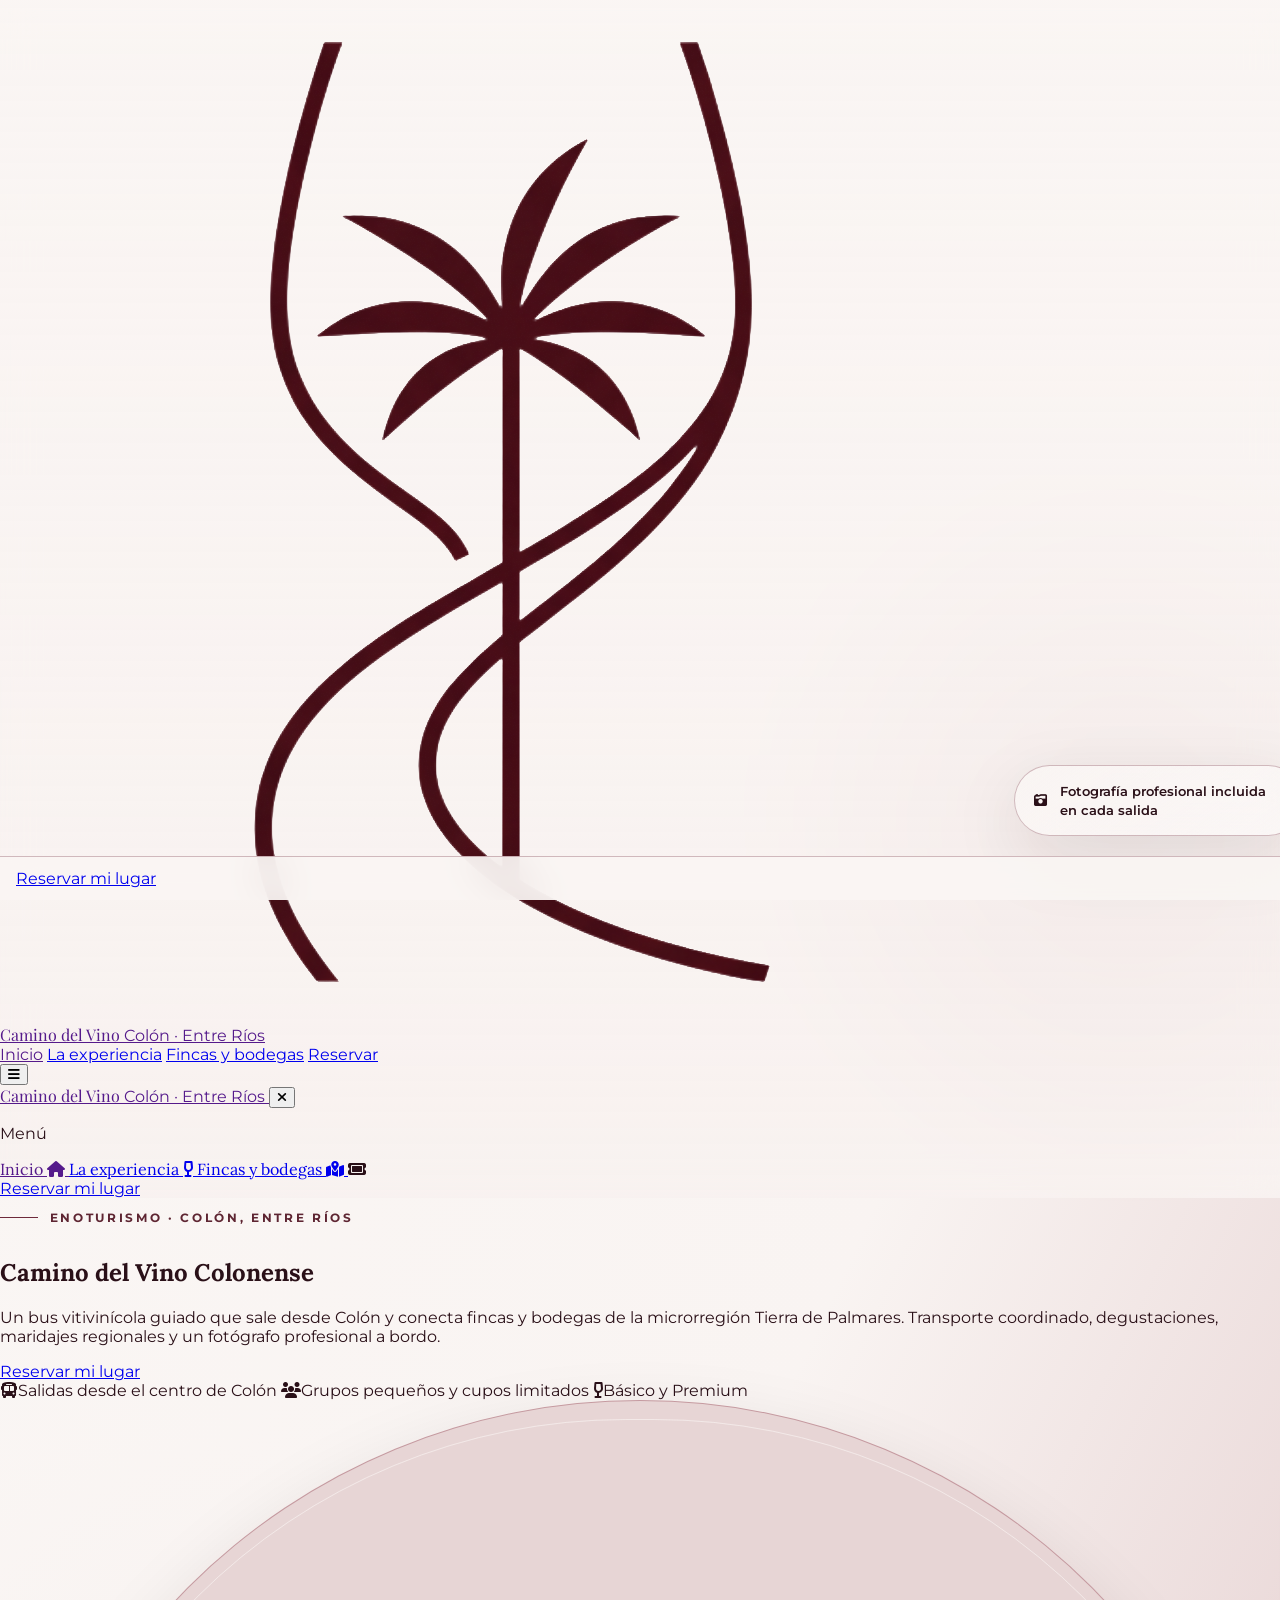
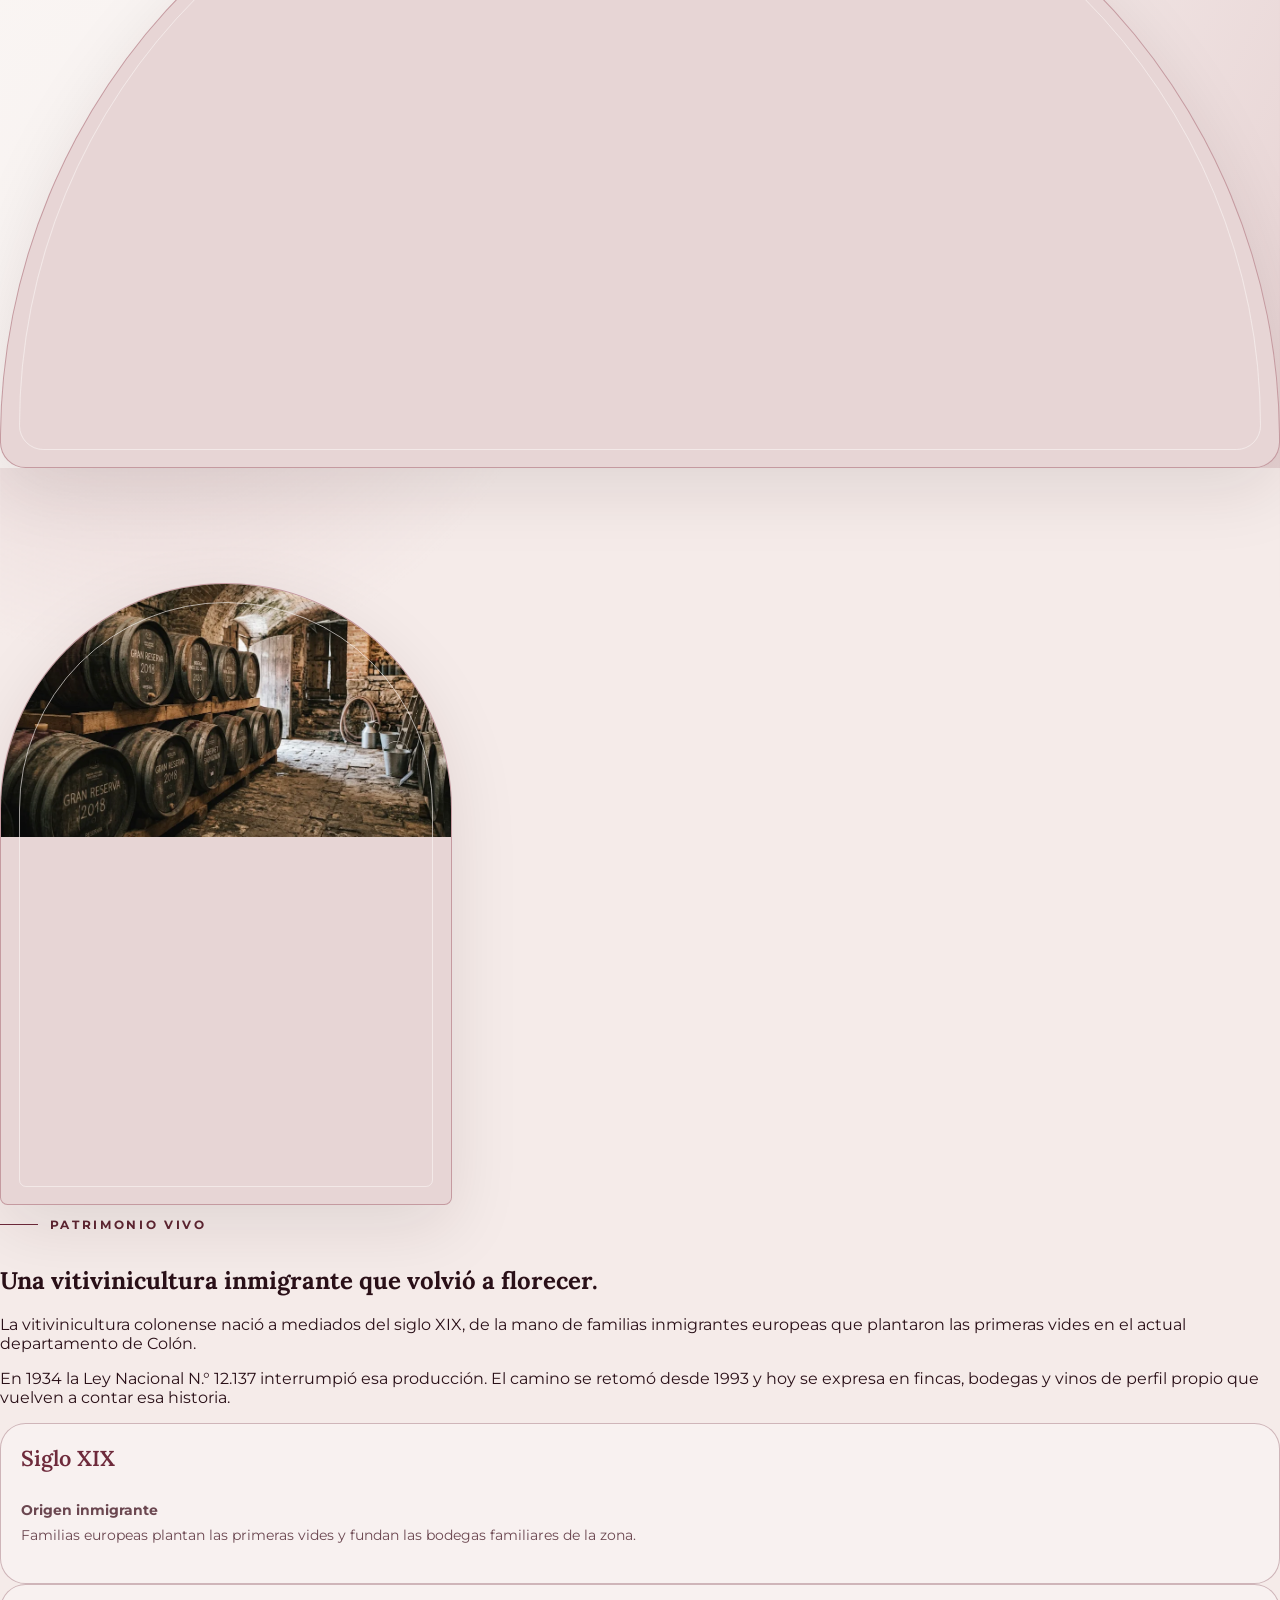
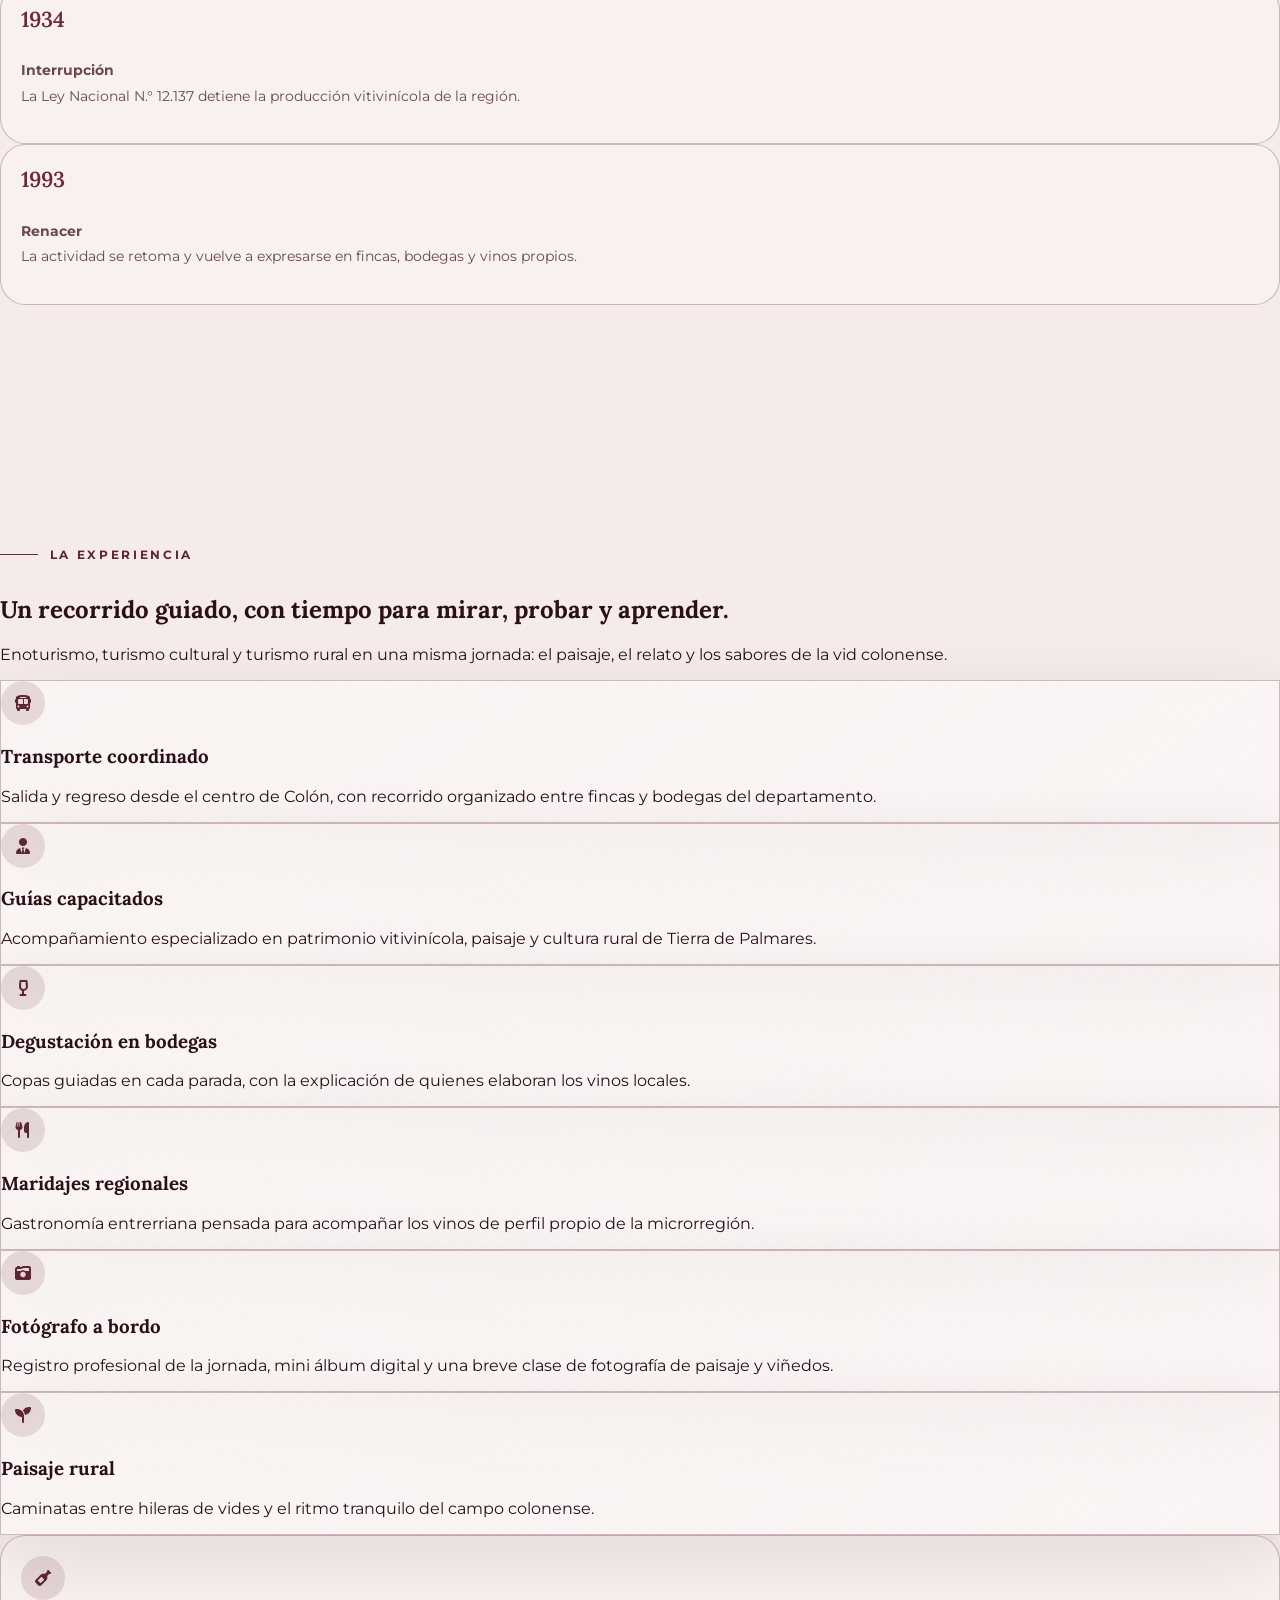
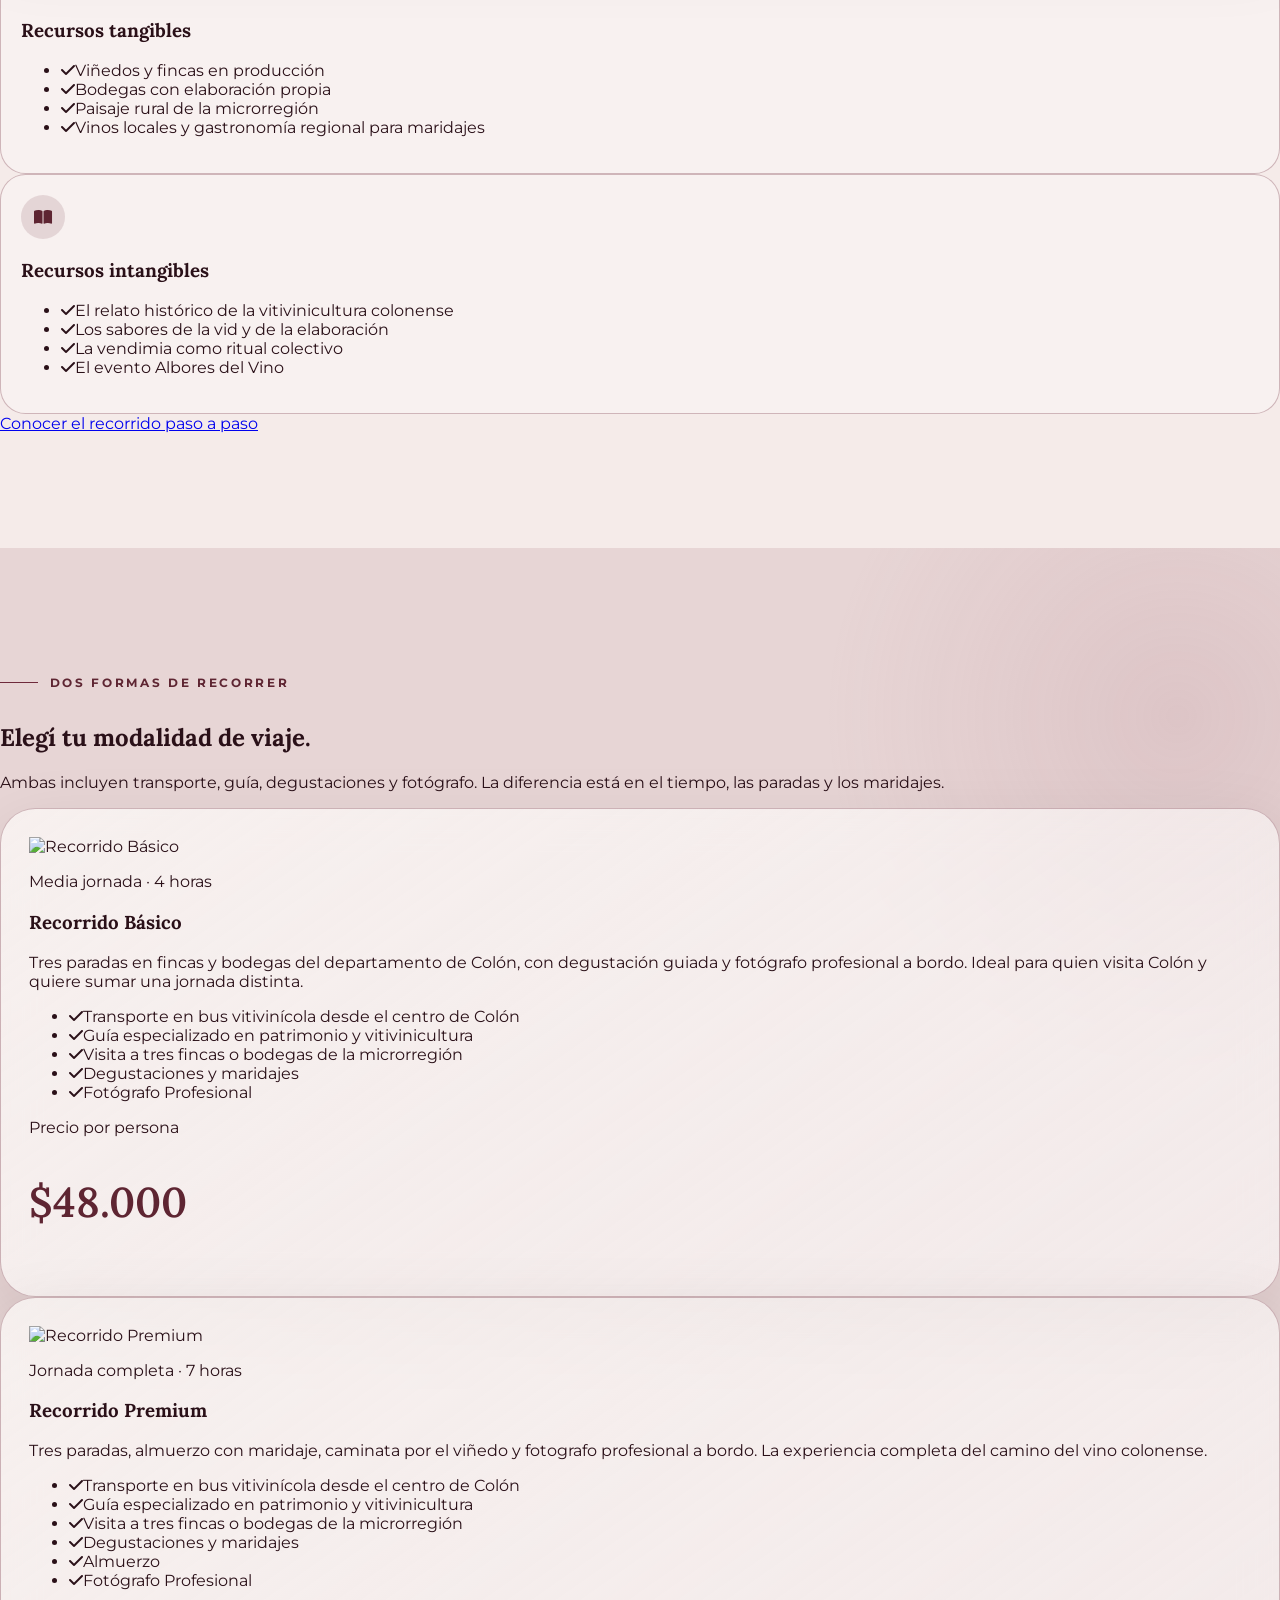
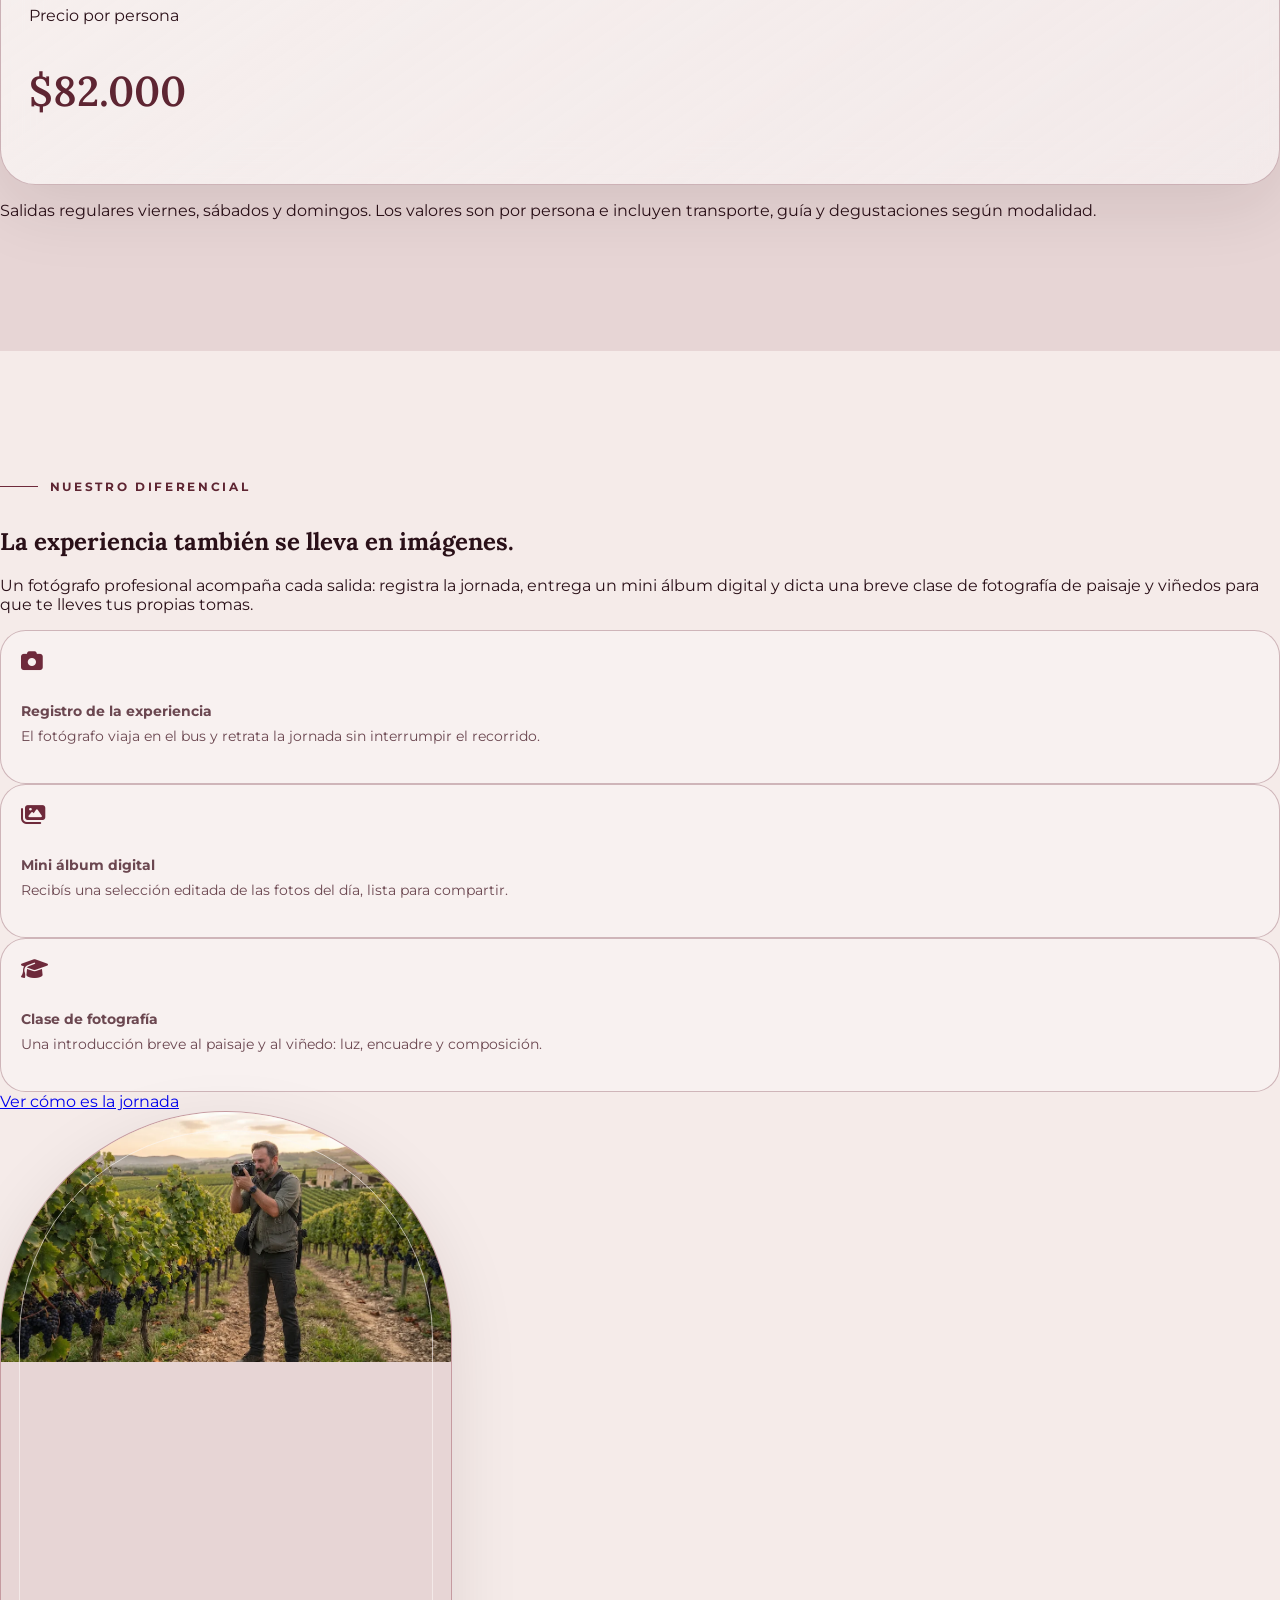
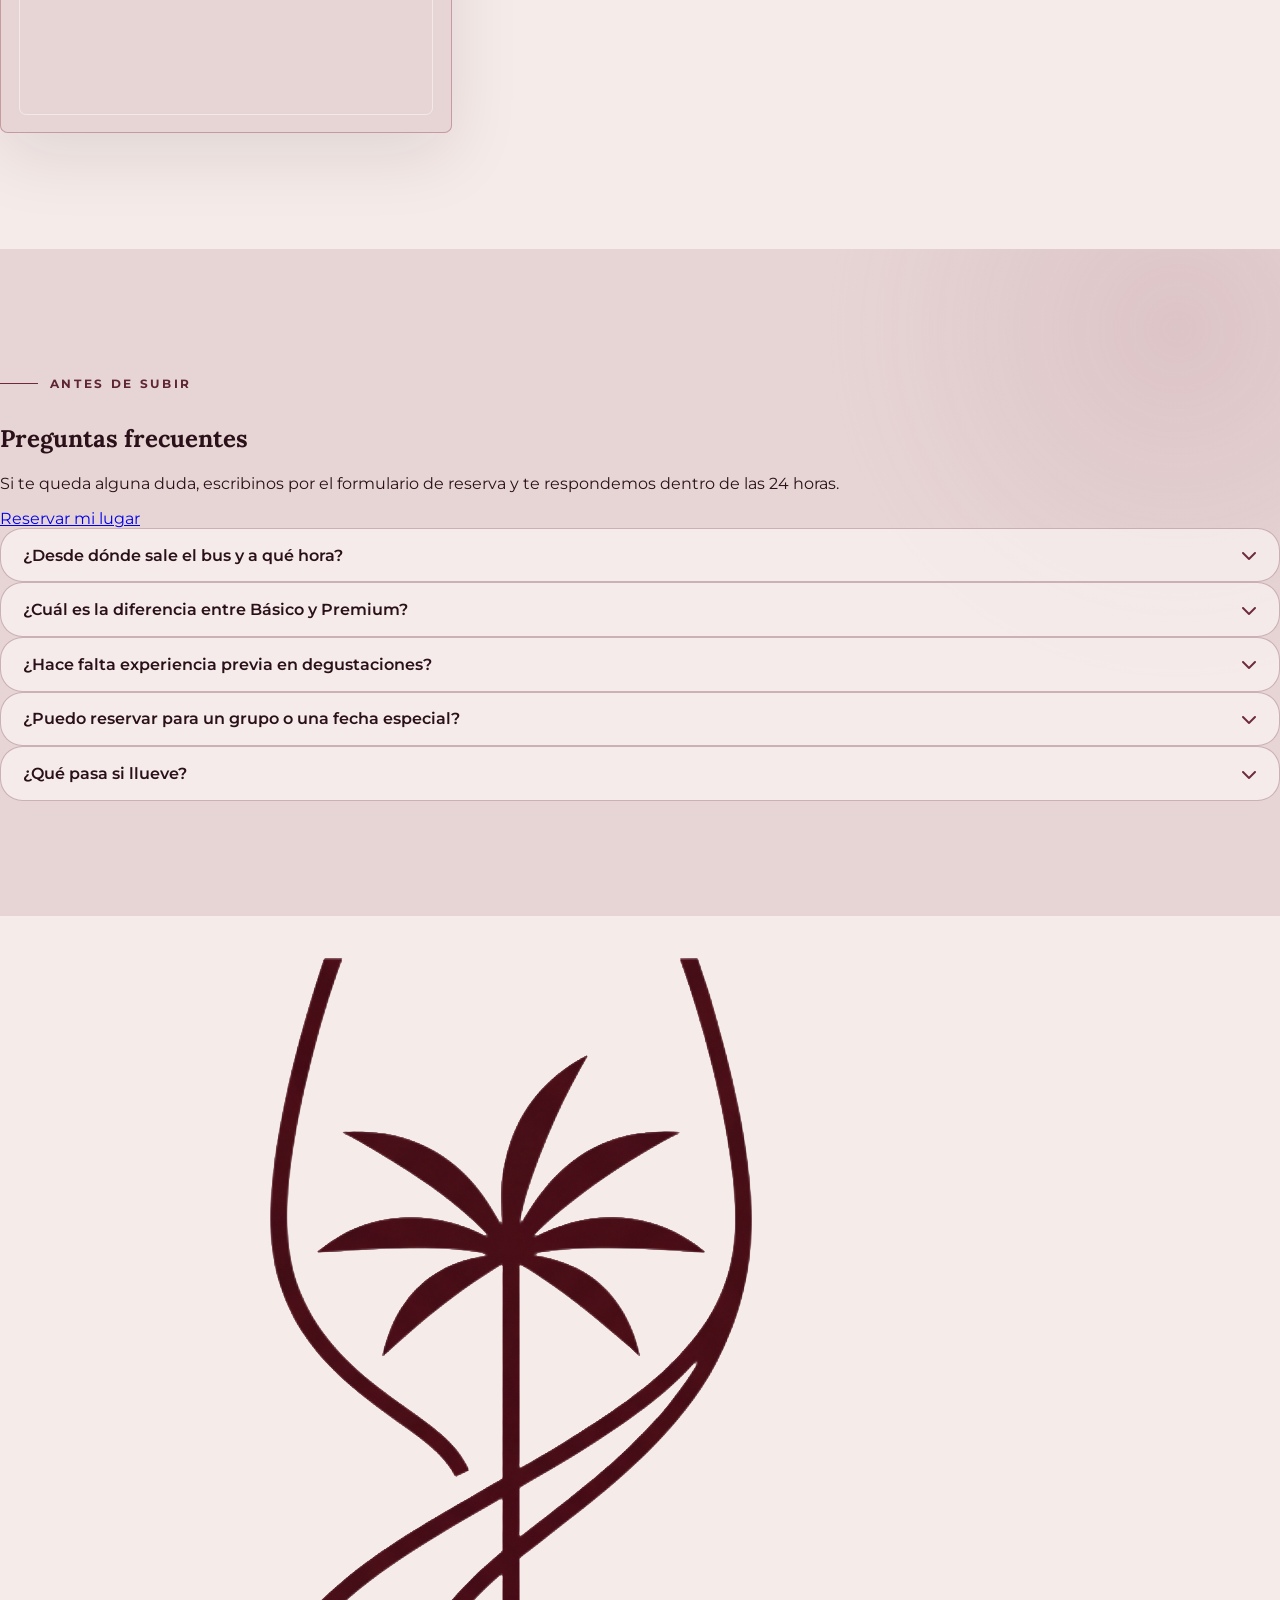
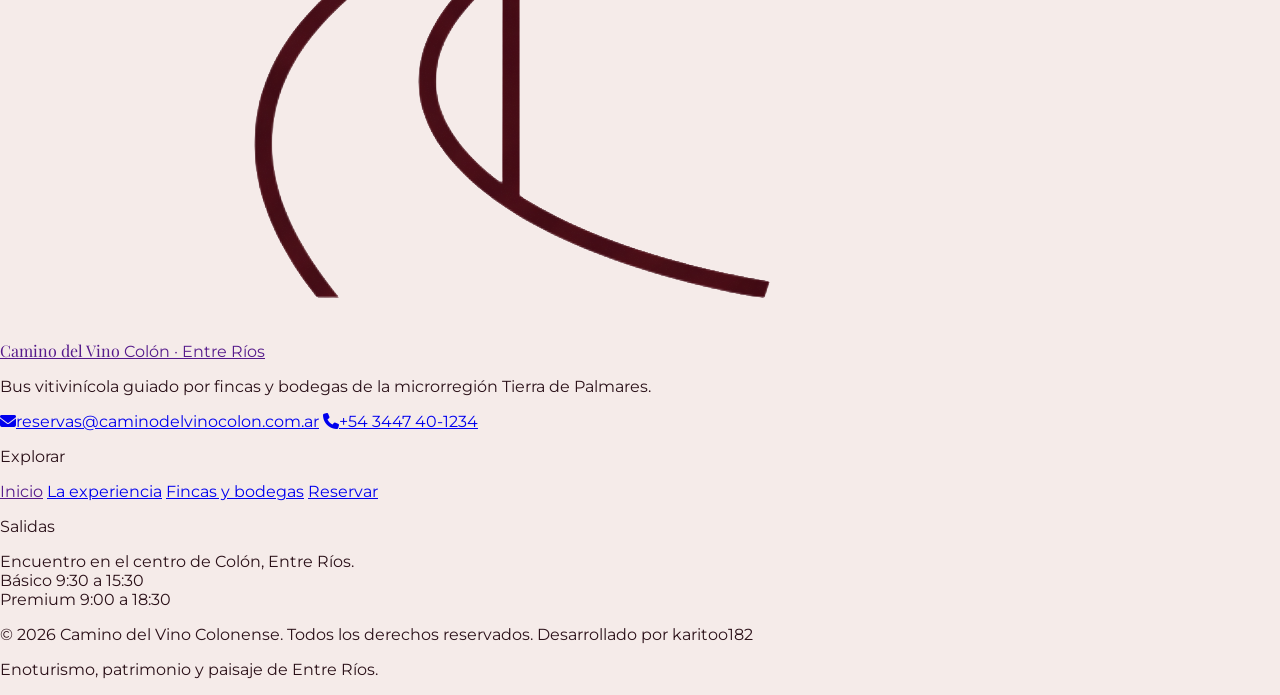
==== VINO_COLON/index.html @ 06a455af "Add files via upload" ====
<!DOCTYPE html>
    <html lang="es" class="scroll-smooth">
    <head><script src="https://cdn-cms-s-8-4.f-static.net/versions/2/system_mini/js/minimize_appBuilderPreviewIframe_scripts_v3.js?v=vc1795268181" crossorigin="anonymous"></script><script>window.isManagment = "2";</script>
        <script>window.IsManagment = "2";window.APP_PROJECT_ID = "b13bdb7434fa4cfe5e94bb306a5a2684";window.__CDN_BASE_URL__ = "https:\/\/cdn-cms-s-8-4.f-static.net\/manager\/ai_app_builder\/v3\/assets\/";window.APP_CURRENCIES = {"isActive":false,"currencies":{"ARS":{"code":"ARS","label":"Argentina Peso","symbol":"\u0026#36;","symbolFirst":true,"rate":1,"isDefault":true}}};window.APP_TAX = {"productsTax":"","regions":[{"id":384878030,"regionName":"Rest of the World","countries":{"REST_WORLD":{}},"tax":{"option":"differentTax","differentTax":{"REST_WORLD":0},"basedOn":"shippingAddress","taxCalAfterShipping":false}},{"id":384878031,"regionName":"Argentina","countries":{"ARG":{}},"tax":{"option":"differentTax","differentTax":{"ARG":{"states":{"AR-B":0,"AR-K":0,"AR-H":0,"AR-U":0,"AR-X":0,"AR-W":0,"AR-E":0,"AR-P":0,"AR-Y":0,"AR-L":0,"AR-F":0,"AR-M":0,"AR-N":0,"AR-Q":0,"AR-R":0,"AR-A":0,"AR-J":0,"AR-D":0,"AR-Z":0,"AR-S":0,"AR-G":0,"AR-V":0,"AR-T":0}}},"basedOn":"shippingAddress","taxCalAfterShipping":false}}],"countryOptions":[{"code":"ARG","name":"Argentina","states":[],"requiresState":false},{"code":"REST_WORLD","name":"REST_WORLD","states":[],"requiresState":false}]};window.APP_BUILDER_BASE_PATH = "\/manager\/ai_app_builder\/v3";window.APP_BUILDER_REALTIME_ENABLED = true;</script><link rel="stylesheet" href="https://cdn-cms-s-8-4.f-static.net/versions/2/system_mini/css/minimize_appBuilder_v3.css?v=vc1795268181" type="text/css" crossorigin="anonymous"><link rel="preconnect" href="https://cdn.jsdelivr.net"><link rel="preconnect" href="https://cdnjs.cloudflare.com"><link rel="dns-prefetch" href="https://images.cdn-files-a.com">
    <!-- Regular Meta Info -->
    <title>Camino del Vino Colonense | Bus vitivinícola en Colón, Entre Ríos</title>
    <meta name="description" content="Bus vitivinícola guiado desde Colón: fincas y bodegas de la microrregión Tierra de Palmares, degustaciones, maridajes regionales y fotógrafo profesional a bordo.">
    <meta name="keywords" content="bus vitivinícola Colón Entre Ríos">
    <link rel="canonical" href="https://app.site123.com/.preview-b13bdb7434fa4cfe5e94bb306a5a2684/"/>
    <!-- Favicon -->
    <link rel="shortcut icon" href="https://images.cdn-files-a.com/admin/InterfaceStatisFiles/allOther/ads/site123/brand_kit_2026/SITE123-Logo-2026/web/icon-512.png?aspect_ratio=1:1&amp;width=48&amp;format=png" type="image/x-icon">
    <link rel="icon" href="https://images.cdn-files-a.com/admin/InterfaceStatisFiles/allOther/ads/site123/brand_kit_2026/SITE123-Logo-2026/web/icon-512.png?aspect_ratio=1:1&amp;width=48&amp;format=png" type="image/x-icon">
    <!-- Facebook Meta Info -->
    <meta property="og:url" content="https://app.site123.com/.preview-b13bdb7434fa4cfe5e94bb306a5a2684/">
    <meta property="og:image" content="https://files.cdn-files-a.com/admin/system_photos_stock/normal_69634d0da422f.jpg?ratio=16:9&amp;format=avif">
    <meta property="og:description" content="Bus vitivinícola guiado desde Colón: fincas y bodegas de la microrregión Tierra de Palmares, degustaciones, maridajes regionales y fotógrafo profesional a bordo.">
    <meta property="og:title" content="Camino del Vino Colonense | Bus vitivinícola en Colón, Entre Ríos">
    <meta property="og:site_name" content="Camino del Vino Colonense | Bus vitivinícola en Colón, Entre Ríos">
    <meta property="og:see_also" content="https://app.site123.com">
    <!-- Google+ Meta Info -->
    <meta itemprop="name" content="Camino del Vino Colonense | Bus vitivinícola en Colón, Entre Ríos">
    <meta itemprop="description" content="Bus vitivinícola guiado desde Colón: fincas y bodegas de la microrregión Tierra de Palmares, degustaciones, maridajes regionales y fotógrafo profesional a bordo.">
    <meta itemprop="image" content="https://files.cdn-files-a.com/admin/system_photos_stock/normal_69634d0da422f.jpg?ratio=16:9&amp;format=avif">
    <!-- Twitter Meta Info -->
    <meta name="twitter:card" content="summary_large_image">
    <meta name="twitter:url" content="https://app.site123.com/.preview-b13bdb7434fa4cfe5e94bb306a5a2684/">
    <meta name="twitter:title" content="Camino del Vino Colonense | Bus vitivinícola en Colón, Entre Ríos">
    <meta name="twitter:description" content="Bus vitivinícola guiado desde Colón: fincas y bodegas de la microrregión Tierra de Palmares, degustaciones, maridajes regionales y fotógrafo profesional a bordo.">
    <meta name="twitter:image" content="https://files.cdn-files-a.com/admin/system_photos_stock/normal_69634d0da422f.jpg?ratio=16:9&amp;format=avif">
    <meta name="robots" content="noindex, nofollow">

        <!-- twig-include:global/head.html --><!-- Explain: Shared head content with fonts, Tailwind, daisyUI, and app CSS -->
    <meta charset="UTF-8">
    <meta name="viewport" content="width=device-width, initial-scale=1.0">
    <link href="https://cdn.jsdelivr.net/npm/daisyui@5.5.20" rel="stylesheet" type="text/css" />
    <script src="https://cdn.jsdelivr.net/npm/@tailwindcss/browser@4.3.0"></script>
    <link rel="stylesheet" href="https://cdnjs.cloudflare.com/ajax/libs/font-awesome/6.7.2/css/all.min.css">
    <link rel="preconnect" href="https://fonts.googleapis.com">
    <link rel="preconnect" href="https://fonts.gstatic.com" crossorigin>
    <link href="https://fonts.googleapis.com/css2?family=Playfair+Display:wght@400;500;600;700&family=Lora:wght@500;600;700&family=Montserrat:wght@400;500;600;700&display=swap" rel="stylesheet">
<link rel="stylesheet" href="src/assets/css/theme.css">
<link rel="stylesheet" href="src/assets/css/main.css">
<link rel="stylesheet" href="src/assets/css/components.css">
<link rel="stylesheet" href="src/assets/css/layout.css">
    <!-- /twig-include:global/head.html -->

    </head>
    <body class="min-h-screen bg-[var(--background-color)] text-[var(--text-color)]" style="font-family: var(--font-body);">
        <!-- twig-include:global/header.html --><!-- Explain: Global header with site navigation and mobile menu. -->
    <header class="site-header fixed left-0 right-0 top-0 z-40 border-b border-[var(--border-color)]">
        <nav class="mx-auto flex max-w-[calc(80rem+4rem)] items-center justify-between gap-4 px-5 py-3 sm:px-8" aria-label="Navegación principal">
            <a href="" class="flex items-center gap-3 text-[var(--accent-color)] transition-opacity duration-300 hover:opacity-70 focus:outline-none" aria-label="Camino del Vino Colonense - Inicio">
                <img src="src/assets/img/logosinnada2.png" alt="" class="h-10 w-auto sm:h-12">
        <span class="flex flex-col items-center text-center">
        <span class="text-2xl leading-none sm:text-3xl" style="font-family: var(--font-logo);">Camino del Vino</span>
        <span class="mt-1 text-[0.55rem] font-bold uppercase leading-none tracking-[0.32em] text-[var(--logo-subtitle-color)] sm:text-[0.6rem]">Colón · Entre Ríos</span>
    </span>
</a>

            <div class="hidden items-center gap-6 text-sm font-semibold lg:flex xl:gap-8">
                <a href="" class="transition-colors hover:text-[var(--primary-color)]">Inicio</a>
                <a href="src/assets/pages/experiencia.html" class="transition-colors hover:text-[var(--primary-color)]">La experiencia</a>
                <a href="src/assets/pages/bodegas.html" class="transition-colors hover:text-[var(--primary-color)]">Fincas y bodegas</a>
                <a href="src/assets/pages/reservar.html" class="btn ml-2 h-10 min-h-10 rounded-full border-0 bg-[var(--button-color)] px-6 text-[var(--text-color)] shadow-[var(--shadow-button)] transition-all duration-300 hover:bg-[var(--primary-hover)]">Reservar</a>
            </div>

            <button type="button" id="navOpenButton" class="inline-flex min-h-11 w-11 items-center justify-center rounded-full border border-[var(--glass-border)] bg-[var(--nav-bg)] text-[var(--text-color)] shadow-[var(--shadow-soft)] backdrop-blur-xl transition-all hover:bg-[var(--surface-color)] focus:outline-none focus:ring-2 focus:ring-[var(--accent-color)] lg:hidden" aria-label="Abrir menú">
                <i class="fa-solid fa-bars text-lg"></i>
            </button>
        </nav>

        <div id="navOverlay" class="fixed inset-0 z-[80] hidden min-h-dvh flex-col overflow-y-auto bg-[var(--background-color)] text-[var(--text-color)] lg:hidden" aria-hidden="true">
            <div class="shrink-0 border-b border-[var(--border-color)] bg-[var(--background-color)]/95 backdrop-blur-xl">
                <div class="mx-auto flex w-full max-w-[calc(80rem+4rem)] items-center justify-between gap-4 px-5 py-4 sm:px-8">
                    <a href="" class="nav-close-link flex min-w-0 flex-col items-start text-left text-[var(--accent-color)] transition-opacity duration-300 hover:opacity-70 focus:outline-none">
                        <span class="max-w-[13rem] truncate text-xl leading-none sm:max-w-none sm:text-2xl" style="font-family: var(--font-logo);">Camino del Vino</span>
                        <span class="mt-1 text-[0.52rem] font-bold uppercase leading-none tracking-[0.28em] text-[var(--logo-subtitle-color)]">Colón · Entre Ríos</span>
                    </a>
                    <button type="button" id="navCloseButton" class="inline-flex min-h-11 w-11 shrink-0 items-center justify-center rounded-full border border-[var(--glass-border)] bg-[var(--surface-color)] text-[var(--text-color)] shadow-[var(--shadow-soft)] transition-all hover:bg-[var(--glass-bg)] focus:outline-none focus:ring-2 focus:ring-[var(--accent-color)]" aria-label="Cerrar menú">
                        <i class="fa-solid fa-xmark text-lg"></i>
                    </button>
                </div>
            </div>
            <div class="mx-auto flex w-full max-w-md flex-1 flex-col justify-center px-5 py-8 sm:max-w-xl sm:px-8 sm:py-12">
                <div class="rounded-[2rem] border border-[var(--glass-border)] bg-[var(--surface-color)]/90 p-4 shadow-[var(--shadow-soft)] backdrop-blur-xl sm:p-6">
                    <p class="mb-3 px-2 text-xs font-bold uppercase tracking-[0.24em] text-[var(--sage-dark)]">Menú</p>
                    <nav class="grid divide-y divide-[var(--glass-border)]" aria-label="Navegación móvil">
                        <a href="" class="nav-close-link flex min-h-14 items-center justify-between rounded-2xl px-2 text-xl font-semibold transition-colors hover:text-[var(--primary-color)]" style="font-family: var(--font-heading);">
                            <span>Inicio</span>
                            <i class="fa-solid fa-house text-sm text-[var(--accent-color)]"></i>
                        </a>
                        <a href="src/assets/pages/experiencia.html" class="nav-close-link flex min-h-14 items-center justify-between rounded-2xl px-2 text-xl font-semibold transition-colors hover:text-[var(--primary-color)]" style="font-family: var(--font-heading);">
                            <span>La experiencia</span>
                            <i class="fa-solid fa-wine-glass-empty text-sm text-[var(--accent-color)]"></i>
                        </a>
                        <a href="src/assets/pages/bodegas.html" class="nav-close-link flex min-h-14 items-center justify-between rounded-2xl px-2 text-xl font-semibold transition-colors hover:text-[var(--primary-color)]" style="font-family: var(--font-heading);">
                            <span>Fincas y bodegas</span>
                            <i class="fa-solid fa-map-location-dot text-sm text-[var(--accent-color)]"></i>
                        </a>
                            <i class="fa-solid fa-ticket text-sm text-[var(--accent-color)]"></i>
                        </a>
                    </nav>
                    <a href="src/assets/pages/reservar.html" class="nav-close-link btn mt-4 min-h-12 w-full rounded-full border-0 bg-[var(--button-color)] text-[var(--text-color)] shadow-[var(--shadow-button)]">Reservar mi lugar</a>
                </div>
            </div>
        </div>
    </header><!-- /twig-include:global/header.html -->
        <main>
            <!-- twig-include:sections/index.hero.html --><!-- Explain: Homepage hero section with split layout, large arched image, and CTAs. -->
    <section class="hero-split relative isolate overflow-hidden px-5 pb-16 pt-32 sm:px-8 lg:min-h-screen lg:pb-24 lg:pt-36">
        <div class="mx-auto grid max-w-7xl items-center gap-14 lg:grid-cols-[1.02fr_1fr]">
            <div class="max-w-3xl">
                <p class="section-kicker">Enoturismo · Colón, Entre Ríos</p>
                <h1 class="mt-5 text-5xl font-semibold leading-none tracking-[-0.04em] text-[var(--text-color)] sm:text-6xl lg:text-7xl" style="font-family: var(--font-heading);">Camino del Vino Colonense</h1>
                <p class="mt-7 max-w-xl text-lg leading-8 text-[var(--text-muted)]">Un bus vitivinícola guiado que sale desde Colón y conecta fincas y bodegas de la microrregión Tierra de Palmares. Transporte coordinado, degustaciones, maridajes regionales y un fotógrafo profesional a bordo.</p>
                <div class="mt-10 flex flex-col gap-4 sm:flex-row">
                    <a href="src/assets/pages/reservar.html" class="btn btn-lg min-h-12 rounded-full border-0 bg-[var(--button-color)] px-8 text-[var(--text-color)] shadow-[var(--shadow-button)] transition-all duration-300 hover:bg-[var(--primary-hover)] focus:outline-none focus:ring-2 focus:ring-[var(--accent-color)]">Reservar mi lugar</a>
                </div>
                            <div class="mt-10 flex flex-wrap gap-x-7 gap-y-3">
                                    <span class="inline-flex items-center gap-2 text-sm font-medium text-[var(--text-muted)]"><i class="fa-solid fa-bus text-[var(--accent-color)]"></i>Salidas desde el centro de Colón</span>
                                    <span class="inline-flex items-center gap-2 text-sm font-medium text-[var(--text-muted)]"><i class="fa-solid fa-users text-[var(--accent-color)]"></i>Grupos pequeños y cupos limitados</span>
                                    <span class="inline-flex items-center gap-2 text-sm font-medium text-[var(--text-muted)]"><i class="fa-solid fa-wine-glass-empty text-[var(--accent-color)]"></i>Básico y Premium</span>
                                </div>
            </div>
            <div class="relative mx-auto w-full max-w-[560px]">
                <div class="arch-frame arch-frame-large w-full">
                    <img  alt="Viñedos de la microrregión Tierra de Palmares en Colón, Entre Ríos" sizes="(min-width: 1024px) 45vw, 90vw" class="h-full w-full object-cover" src="https://files.cdn-files-a.com/admin/system_photos_stock/800_69634d0da422f.jpg?ratio=16:9&format=avif" srcset="https://files.cdn-files-a.com/admin/system_photos_stock/100_69634d0da422f.jpg?ratio=16:9&format=avif 100w, https://files.cdn-files-a.com/admin/system_photos_stock/400_69634d0da422f.jpg?ratio=16:9&format=avif 400w, https://files.cdn-files-a.com/admin/system_photos_stock/800_69634d0da422f.jpg?ratio=16:9&format=avif 800w, https://files.cdn-files-a.com/admin/system_photos_stock/1200_69634d0da422f.jpg?ratio=16:9&format=avif 1200w, https://files.cdn-files-a.com/admin/system_photos_stock/1600_69634d0da422f.jpg?ratio=16:9&format=avif 1600w, https://files.cdn-files-a.com/admin/system_photos_stock/2000_69634d0da422f.jpg?ratio=16:9&format=avif 2000w" data-sizes-auto="1">
                </div>
                <div class="floating-note glass-panel"><i class="fa-solid fa-camera-retro text-[var(--accent-color)]"></i><span>Fotografía profesional incluida en cada salida</span></div>
            </div>
        </div>
    </section><!-- /twig-include:sections/index.hero.html -->
            <!-- twig-include:sections/index.historia.html --><!-- Explain: Homepage section detailing the history of viticulture in the region. -->
    <section class="section-pad bg-[var(--background-color)] px-5 sm:px-8">
        <div class="mx-auto grid max-w-7xl items-center gap-12 lg:grid-cols-[0.78fr_1fr]">
            <div class="relative order-2 lg:order-1">
                <div class="arch-frame arch-frame-medium mx-auto lg:mx-0">
                    <img alt="Cava histórica de una bodega de origen inmigrante en Entre Ríos" class="h-full w-full object-cover" src="src/assets/img/barriles.png" loading="lazy">                </div>
            </div>
            <div class="order-1 lg:order-2">
                <p class="section-kicker">Patrimonio vivo</p>
                <h2 class="mt-4 max-w-2xl text-4xl font-semibold leading-tight tracking-[-0.03em] sm:text-5xl" style="font-family: var(--font-heading);">Una vitivinicultura inmigrante que volvió a florecer.</h2>
                <p class="mt-6 max-w-2xl text-base leading-8 text-[var(--text-muted)]">La vitivinicultura colonense nació a mediados del siglo XIX, de la mano de familias inmigrantes europeas que plantaron las primeras vides en el actual departamento de Colón.</p>
                <p class="mt-4 max-w-2xl text-base leading-8 text-[var(--text-muted)]">En 1934 la Ley Nacional N.° 12.137 interrumpió esa producción. El camino se retomó desde 1993 y hoy se expresa en fincas, bodegas y vinos de perfil propio que vuelven a contar esa historia.</p>
                            <div class="mt-8 grid gap-4 sm:grid-cols-3">
                                    <div class="quiet-detail">
                        <span>Siglo XIX</span>
                        <p><strong class="text-[var(--text-color)]">Origen inmigrante</strong><br>Familias europeas plantan las primeras vides y fundan las bodegas familiares de la zona.</p>
                    </div>
                                    <div class="quiet-detail">
                        <span>1934</span>
                        <p><strong class="text-[var(--text-color)]">Interrupción</strong><br>La Ley Nacional N.° 12.137 detiene la producción vitivinícola de la región.</p>
                    </div>
                                    <div class="quiet-detail">
                        <span>1993</span>
                        <p><strong class="text-[var(--text-color)]">Renacer</strong><br>La actividad se retoma y vuelve a expresarse en fincas, bodegas y vinos propios.</p>
                    </div>
                                </div>
            </div>
        </div>
    </section><!-- /twig-include:sections/index.historia.html -->
            <!-- twig-include:sections/index.experiencia.html --><!-- Explain: Homepage section highlighting the key aspects of the wine tour experience. -->
    <section class="section-pad px-5 sm:px-8">
        <div class="mx-auto max-w-7xl">
            <div class="flex flex-col gap-5 md:flex-row md:items-end md:justify-between">
                <div>
                    <p class="section-kicker">La experiencia</p>
                    <h2 class="mt-4 max-w-2xl text-4xl font-semibold leading-tight tracking-[-0.03em] sm:text-5xl" style="font-family: var(--font-heading);">Un recorrido guiado, con tiempo para mirar, probar y aprender.</h2>
                </div>
                <p class="max-w-md text-base leading-7 text-[var(--text-muted)]">Enoturismo, turismo cultural y turismo rural en una misma jornada: el paisaje, el relato y los sabores de la vid colonense.</p>
            </div>
                    <div class="mt-12 grid gap-5 sm:grid-cols-2 lg:grid-cols-3">
                            <article class="glass-panel rounded-[1.8rem] p-6">
                    <span class="feature-icon"><i class="fa-solid fa-bus"></i></span>
                    <h3 class="mt-5 text-lg font-semibold text-[var(--text-color)]" style="font-family: var(--font-heading);">Transporte coordinado</h3>
                    <p class="mt-3 text-sm leading-7 text-[var(--text-muted)]">Salida y regreso desde el centro de Colón, con recorrido organizado entre fincas y bodegas del departamento.</p>
                </article>
                            <article class="glass-panel rounded-[1.8rem] p-6">
                    <span class="feature-icon"><i class="fa-solid fa-user-tie"></i></span>
                    <h3 class="mt-5 text-lg font-semibold text-[var(--text-color)]" style="font-family: var(--font-heading);">Guías capacitados</h3>
                    <p class="mt-3 text-sm leading-7 text-[var(--text-muted)]">Acompañamiento especializado en patrimonio vitivinícola, paisaje y cultura rural de Tierra de Palmares.</p>
                </article>
                            <article class="glass-panel rounded-[1.8rem] p-6">
                    <span class="feature-icon"><i class="fa-solid fa-wine-glass-empty"></i></span>
                    <h3 class="mt-5 text-lg font-semibold text-[var(--text-color)]" style="font-family: var(--font-heading);">Degustación en bodegas</h3>
                    <p class="mt-3 text-sm leading-7 text-[var(--text-muted)]">Copas guiadas en cada parada, con la explicación de quienes elaboran los vinos locales.</p>
                </article>
                            <article class="glass-panel rounded-[1.8rem] p-6">
                    <span class="feature-icon"><i class="fa-solid fa-utensils"></i></span>
                    <h3 class="mt-5 text-lg font-semibold text-[var(--text-color)]" style="font-family: var(--font-heading);">Maridajes regionales</h3>
                    <p class="mt-3 text-sm leading-7 text-[var(--text-muted)]">Gastronomía entrerriana pensada para acompañar los vinos de perfil propio de la microrregión.</p>
                </article>
                            <article class="glass-panel rounded-[1.8rem] p-6">
                    <span class="feature-icon"><i class="fa-solid fa-camera-retro"></i></span>
                    <h3 class="mt-5 text-lg font-semibold text-[var(--text-color)]" style="font-family: var(--font-heading);">Fotógrafo a bordo</h3>
                    <p class="mt-3 text-sm leading-7 text-[var(--text-muted)]">Registro profesional de la jornada, mini álbum digital y una breve clase de fotografía de paisaje y viñedos.</p>
                </article>
                            <article class="glass-panel rounded-[1.8rem] p-6">
                    <span class="feature-icon"><i class="fa-solid fa-seedling"></i></span>
                    <h3 class="mt-5 text-lg font-semibold text-[var(--text-color)]" style="font-family: var(--font-heading);">Paisaje rural</h3>
                    <p class="mt-3 text-sm leading-7 text-[var(--text-muted)]">Caminatas entre hileras de vides y el ritmo tranquilo del campo colonense.</p>
                </article>
                        </div>
                    <div class="mt-6 grid gap-5 md:grid-cols-2">
                            <div class="note-card">
                    <div class="flex items-center gap-3">
                        <span class="feature-icon"><i class="fa-solid fa-wine-bottle"></i></span>
                        <h3 class="text-lg font-semibold text-[var(--text-color)]" style="font-family: var(--font-heading);">Recursos tangibles</h3>
                    </div>
                    <ul class="mt-4 grid gap-2">
                                            <li class="flex items-start gap-2 text-sm leading-6 text-[var(--text-muted)]"><i class="fa-solid fa-check mt-1 text-xs text-[var(--accent-color)]"></i><span>Viñedos y fincas en producción</span></li>
                                            <li class="flex items-start gap-2 text-sm leading-6 text-[var(--text-muted)]"><i class="fa-solid fa-check mt-1 text-xs text-[var(--accent-color)]"></i><span>Bodegas con elaboración propia</span></li>
                                            <li class="flex items-start gap-2 text-sm leading-6 text-[var(--text-muted)]"><i class="fa-solid fa-check mt-1 text-xs text-[var(--accent-color)]"></i><span>Paisaje rural de la microrregión</span></li>
                                            <li class="flex items-start gap-2 text-sm leading-6 text-[var(--text-muted)]"><i class="fa-solid fa-check mt-1 text-xs text-[var(--accent-color)]"></i><span>Vinos locales y gastronomía regional para maridajes</span></li>
                                        </ul>
                </div>
                            <div class="note-card">
                    <div class="flex items-center gap-3">
                        <span class="feature-icon"><i class="fa-solid fa-book-open"></i></span>
                        <h3 class="text-lg font-semibold text-[var(--text-color)]" style="font-family: var(--font-heading);">Recursos intangibles</h3>
                    </div>
                    <ul class="mt-4 grid gap-2">
                                            <li class="flex items-start gap-2 text-sm leading-6 text-[var(--text-muted)]"><i class="fa-solid fa-check mt-1 text-xs text-[var(--accent-color)]"></i><span>El relato histórico de la vitivinicultura colonense</span></li>
                                            <li class="flex items-start gap-2 text-sm leading-6 text-[var(--text-muted)]"><i class="fa-solid fa-check mt-1 text-xs text-[var(--accent-color)]"></i><span>Los sabores de la vid y de la elaboración</span></li>
                                            <li class="flex items-start gap-2 text-sm leading-6 text-[var(--text-muted)]"><i class="fa-solid fa-check mt-1 text-xs text-[var(--accent-color)]"></i><span>La vendimia como ritual colectivo</span></li>
                                            <li class="flex items-start gap-2 text-sm leading-6 text-[var(--text-muted)]"><i class="fa-solid fa-check mt-1 text-xs text-[var(--accent-color)]"></i><span>El evento Albores del Vino</span></li>
                                        </ul>
                </div>
                        </div>
            <a href="src/assets/pages/experiencia.html" class="btn mt-8 min-h-11 rounded-full border border-[var(--glass-border)] bg-[var(--glass-bg)] px-6 text-[var(--text-color)] transition-all duration-300 hover:border-[var(--accent-color)] hover:bg-[var(--surface-color)]">Conocer el recorrido paso a paso</a>
        </div>
    </section><!-- /twig-include:sections/index.experiencia.html -->
            <!-- twig-include:sections/index.modalidades.html --><!-- Explain: Homepage section showcasing the different tour modalities available. -->
    <section class="section-pad band-surface px-5 sm:px-8">
        <div class="mx-auto max-w-7xl">
            <div class="flex flex-col gap-5 md:flex-row md:items-end md:justify-between">
                <div>
                    <p class="section-kicker">Dos formas de recorrer</p>
                    <h2 class="mt-4 max-w-2xl text-4xl font-semibold leading-tight tracking-[-0.03em] sm:text-5xl" style="font-family: var(--font-heading);">Elegí tu modalidad de viaje.</h2>
                </div>
                <p class="max-w-md text-base leading-7 text-[var(--text-muted)]">Ambas incluyen transporte, guía, degustaciones y fotógrafo. La diferencia está en el tiempo, las paradas y los maridajes.</p>
            </div>
                    <div class="mt-12 grid gap-6 lg:grid-cols-2">
                <article class="tour-card glass-panel flex flex-col" data-ai-namespace="experiencias" data-ai-record-id="12968976">
                    <div class="mb-6 overflow-hidden rounded-[1.6rem]">
                        <img  alt="Recorrido Básico" class="aspect-[16/10] w-full object-cover transition-transform duration-500 hover:scale-105" src="https://files.cdn-files-a.com/admin/system_photos_stock/100_6af749c8a7212.jpg?ratio=16:9&amp;format=avif" srcset="https://files.cdn-files-a.com/admin/system_photos_stock/100_6af749c8a7212.jpg?ratio=16:9&amp;format=avif 100w, https://files.cdn-files-a.com/admin/system_photos_stock/400_6af749c8a7212.jpg?ratio=16:9&amp;format=avif 400w, https://files.cdn-files-a.com/admin/system_photos_stock/800_6af749c8a7212.jpg?ratio=16:9&amp;format=avif 800w, https://files.cdn-files-a.com/admin/system_photos_stock/1200_6af749c8a7212.jpg?ratio=16:9&amp;format=avif 1200w, https://files.cdn-files-a.com/admin/system_photos_stock/1600_6af749c8a7212.jpg?ratio=16:9&amp;format=avif 1600w, https://files.cdn-files-a.com/admin/system_photos_stock/2000_6af749c8a7212.jpg?ratio=16:9&amp;format=avif 2000w" loading="lazy" sizes="1px" data-sizes-auto="1">
                    </div>
                    <p class="text-xs font-semibold uppercase tracking-[0.2em] text-[var(--sage-dark)]">Media jornada · 4 horas</p>
                    <h3 class="mt-3 text-2xl font-semibold tracking-[-0.02em] text-[var(--text-color)]" style="font-family: var(--font-heading);">Recorrido Básico</h3>
                    <p class="mt-3 text-sm leading-7 text-[var(--text-muted)]">Tres paradas en fincas y bodegas del departamento de Colón, con degustación guiada y fotógrafo profesional a bordo. Ideal para quien visita Colón y quiere sumar una jornada distinta.</p>
                                    <ul class="mt-5 grid gap-2">
                                                                        <li class="flex items-start gap-2 text-sm leading-6 text-[var(--text-muted)]"><i class="fa-solid fa-check mt-1 text-xs text-[var(--accent-color)]"></i><span>Transporte en bus vitivinícola desde el centro de Colón</span></li>
                                                                                                <li class="flex items-start gap-2 text-sm leading-6 text-[var(--text-muted)]"><i class="fa-solid fa-check mt-1 text-xs text-[var(--accent-color)]"></i><span>Guía especializado en patrimonio y vitivinicultura</span></li>
                                                                                                <li class="flex items-start gap-2 text-sm leading-6 text-[var(--text-muted)]"><i class="fa-solid fa-check mt-1 text-xs text-[var(--accent-color)]"></i><span>Visita a tres fincas o bodegas de la microrregión</span></li>
                                                                                                <li class="flex items-start gap-2 text-sm leading-6 text-[var(--text-muted)]"><i class="fa-solid fa-check mt-1 text-xs text-[var(--accent-color)]"></i><span>Degustaciones y maridajes</span></li>
                                                                                                <li class="flex items-start gap-2 text-sm leading-6 text-[var(--text-muted)]"><i class="fa-solid fa-check mt-1 text-xs text-[var(--accent-color)]"></i><span>Fotógrafo Profesional </span></li>                                                                                                                                                       </ul>
                                    <div class="mt-auto pt-7">
                        <p class="text-xs font-semibold uppercase tracking-[0.18em] text-[var(--text-muted)]">Precio por persona</p>
                        <p class="modality-price mt-2" data-mc-price="48000"> 
    $48.000</p>
                    </div>
                </article>
                <article class="tour-card glass-panel flex flex-col" data-ai-namespace="experiencias" data-ai-record-id="12968977">
                    <div class="mb-6 overflow-hidden rounded-[1.6rem]">
                        <img  alt="Recorrido Premium" class="aspect-[16/10] w-full object-cover transition-transform duration-500 hover:scale-105" src="https://files.cdn-files-a.com/admin/system_photos_stock/100_6af323838a86e.jpg?ratio=16:9&amp;format=avif" srcset="https://files.cdn-files-a.com/admin/system_photos_stock/100_6af323838a86e.jpg?ratio=16:9&amp;format=avif 100w, https://files.cdn-files-a.com/admin/system_photos_stock/400_6af323838a86e.jpg?ratio=16:9&amp;format=avif 400w, https://files.cdn-files-a.com/admin/system_photos_stock/800_6af323838a86e.jpg?ratio=16:9&amp;format=avif 800w, https://files.cdn-files-a.com/admin/system_photos_stock/1200_6af323838a86e.jpg?ratio=16:9&amp;format=avif 1200w, https://files.cdn-files-a.com/admin/system_photos_stock/1600_6af323838a86e.jpg?ratio=16:9&amp;format=avif 1600w, https://files.cdn-files-a.com/admin/system_photos_stock/2000_6af323838a86e.jpg?ratio=16:9&amp;format=avif 2000w" loading="lazy" sizes="1px" data-sizes-auto="1">
                    </div>
                    <p class="text-xs font-semibold uppercase tracking-[0.2em] text-[var(--sage-dark)]">Jornada completa · 7 horas</p>
                    <h3 class="mt-3 text-2xl font-semibold tracking-[-0.02em] text-[var(--text-color)]" style="font-family: var(--font-heading);">Recorrido Premium</h3>
                    <p class="mt-3 text-sm leading-7 text-[var(--text-muted)]">Tres paradas, almuerzo con maridaje, caminata por el viñedo y fotografo profesional a bordo. La experiencia completa del camino del vino colonense.</p>
                                    <ul class="mt-5 grid gap-2">
                                                                        <li class="flex items-start gap-2 text-sm leading-6 text-[var(--text-muted)]"><i class="fa-solid fa-check mt-1 text-xs text-[var(--accent-color)]"></i><span>Transporte en bus vitivinícola desde el centro de Colón</span></li>
                                                                                                <li class="flex items-start gap-2 text-sm leading-6 text-[var(--text-muted)]"><i class="fa-solid fa-check mt-1 text-xs text-[var(--accent-color)]"></i><span>Guía especializado en patrimonio y vitivinicultura</span></li>
                                                                                                <li class="flex items-start gap-2 text-sm leading-6 text-[var(--text-muted)]"><i class="fa-solid fa-check mt-1 text-xs text-[var(--accent-color)]"></i><span>Visita a tres fincas o bodegas de la microrregión</span></li>
                                                                                                <li class="flex items-start gap-2 text-sm leading-6 text-[var(--text-muted)]"><i class="fa-solid fa-check mt-1 text-xs text-[var(--accent-color)]"></i><span>Degustaciones y maridajes</span></li>
                                                                                                <li class="flex items-start gap-2 text-sm leading-6 text-[var(--text-muted)]"><i class="fa-solid fa-check mt-1 text-xs text-[var(--accent-color)]"></i><span>Almuerzo</span></li>
                                                                                                <li class="flex items-start gap-2 text-sm leading-6 text-[var(--text-muted)]"><i class="fa-solid fa-check mt-1 text-xs text-[var(--accent-color)]"></i><span>Fotógrafo Profesional </span></li>                                                                                                                                                       </ul>

                                                                                                                                                                                                                                                </ul>
                                    <div class="mt-auto pt-7">
                        <p class="text-xs font-semibold uppercase tracking-[0.18em] text-[var(--text-muted)]">Precio por persona</p>
                        <p class="modality-price mt-2" data-mc-price="82000">$82.000</p>
                    </div>
                </article>
                        </div>
            <p class="mt-6 max-w-3xl text-sm leading-6 text-[var(--text-muted)]">Salidas regulares viernes, sábados y domingos. Los valores son por persona e incluyen transporte, guía y degustaciones según modalidad.</p>
        </div>
    </section><!-- /twig-include:sections/index.modalidades.html -->
            <!-- twig-include:sections/index.fotografia.html --><!-- Explain: Homepage section focused on the professional photography included in the tour. -->
    <section class="section-pad px-5 sm:px-8">
        <div class="mx-auto grid max-w-7xl gap-12 lg:grid-cols-[1fr_0.85fr] lg:items-center">
            <div>
                <p class="section-kicker">Nuestro diferencial</p>
                <h2 class="mt-4 max-w-2xl text-4xl font-semibold leading-tight tracking-[-0.03em] sm:text-5xl" style="font-family: var(--font-heading);">La experiencia también se lleva en imágenes.</h2>
                <p class="mt-6 max-w-2xl text-base leading-8 text-[var(--text-muted)]">Un fotógrafo profesional acompaña cada salida: registra la jornada, entrega un mini álbum digital y dicta una breve clase de fotografía de paisaje y viñedos para que te lleves tus propias tomas.</p>
                            <div class="mt-8 grid gap-4 sm:grid-cols-3">
                                    <div class="quiet-detail">
                        <span><i class="fa-solid fa-camera"></i></span>
                        <p><strong class="text-[var(--text-color)]">Registro de la experiencia</strong><br>El fotógrafo viaja en el bus y retrata la jornada sin interrumpir el recorrido.</p>
                    </div>
                                    <div class="quiet-detail">
                        <span><i class="fa-solid fa-images"></i></span>
                        <p><strong class="text-[var(--text-color)]">Mini álbum digital</strong><br>Recibís una selección editada de las fotos del día, lista para compartir.</p>
                    </div>
                                    <div class="quiet-detail">
                        <span><i class="fa-solid fa-graduation-cap"></i></span>
                        <p><strong class="text-[var(--text-color)]">Clase de fotografía</strong><br>Una introducción breve al paisaje y al viñedo: luz, encuadre y composición.</p>
                    </div>
                                </div>
                <a href="src/assets/pages/experiencia.html" class="btn mt-8 min-h-11 rounded-full border-0 bg-[var(--button-color)] px-6 text-[var(--text-color)] shadow-[var(--shadow-button)] transition-all duration-300 hover:bg-[var(--primary-hover)]">Ver cómo es la jornada</a>
            </div>
            <div class="relative">
                <div class="arch-frame arch-frame-medium mx-auto lg:mx-0">
<img alt="Fotógrafo profesional retratando el viñedo durante el recorrido" class="h-full w-full object-cover" src="src/assets/img/fotografo.png" loading="lazy">                </div>
            </div>
        </div>
    </section><!-- /twig-include:sections/index.fotografia.html -->
            <!-- twig-include:sections/index.faq.html --><!-- Explain: Homepage section with frequently asked questions about the tour. -->
    <section class="section-pad band-surface px-5 sm:px-8">
        <div class="mx-auto grid max-w-7xl gap-10 lg:grid-cols-[0.85fr_1fr]">
            <div>
                <p class="section-kicker">Antes de subir</p>
                <h2 class="mt-4 text-4xl font-semibold leading-tight tracking-[-0.03em] sm:text-5xl" style="font-family: var(--font-heading);">Preguntas frecuentes</h2>
                <p class="mt-5 max-w-md text-base leading-7 text-[var(--text-muted)]">Si te queda alguna duda, escribinos por el formulario de reserva y te respondemos dentro de las 24 horas.</p>
                <a href="src/assets/pages/reservar.html" class="btn mt-7 min-h-11 rounded-full border-0 bg-[var(--button-color)] px-6 text-[var(--text-color)] shadow-[var(--shadow-button)] transition-all duration-300 hover:bg-[var(--primary-hover)]">Reservar mi lugar</a>
            </div>
                    <div class="grid gap-3">
                            <details class="faq-item">
                    <summary><span>¿Desde dónde sale el bus y a qué hora?</span><i class="fa-solid fa-chevron-down text-sm"></i></summary>
                    <div class="faq-body">La salida es desde el centro de Colón, en un punto de encuentro que confirmamos por correo al reservar. El Básico parte a las 9:30 y el Premium a las 9:00.</div>
                </details>
                            <details class="faq-item">
                    <summary><span>¿Cuál es la diferencia entre Básico y Premium?</span><i class="fa-solid fa-chevron-down text-sm"></i></summary>
                    <div class="faq-body">El Básico es media jornada con dos paradas, degustación guiada y fotógrafo a bordo. El Premium suma una tercera bodega, maridaje con gastronomía regional, caminata por viñedo y la clase de fotografía en el paisaje.</div>
                </details>
                            <details class="faq-item">
                    <summary><span>¿Hace falta experiencia previa en degustaciones?</span><i class="fa-solid fa-chevron-down text-sm"></i></summary>
                    <div class="faq-body">No. El guía explica cada vino, el orden de la degustación y qué sabores buscar en cada copa.</div>
                </details>
                            <details class="faq-item">
                    <summary><span>¿Puedo reservar para un grupo o una fecha especial?</span><i class="fa-solid fa-chevron-down text-sm"></i></summary>
                    <div class="faq-body">Sí. Escribinos con la fecha y la cantidad de personas y armamos una salida a medida, incluso privada.</div>
                </details>
                            <details class="faq-item">
                    <summary><span>¿Qué pasa si llueve?</span><i class="fa-solid fa-chevron-down text-sm"></i></summary>
                    <div class="faq-body">Si las condiciones no son seguras, reprogramamos la salida sin costo o devolvemos el importe según la modalidad elegida.</div>
                </details>
                        </div>
        </div>
    </section><!-- /twig-include:sections/index.faq.html -->
        </main>
        <!-- twig-include:global/footer.html --><!-- Explain: Global footer with site links, contact info, and copyright. -->
    <footer class="bg-[var(--footer-bg)] px-5 pb-28 pt-10 text-[var(--text-color)] sm:px-8 md:pb-12 lg:pt-14">
        <div class="mx-auto max-w-7xl border-t border-[var(--glass-border)] pt-8">
            <div class="grid gap-10 lg:grid-cols-[1.3fr_0.8fr_0.9fr]">
                <div class="text-center lg:text-left">
                    <a href="" class="inline-flex items-center gap-3 text-[var(--accent-color)] transition-opacity duration-300 hover:opacity-70">
    <img src="src/assets/img/logosinnada2.png" alt="" class="h-12 w-auto md:h-14">
    <span class="flex flex-col items-center text-center lg:items-start lg:text-left">
        <span class="text-3xl md:text-4xl" style="font-family: var(--font-logo);">Camino del Vino</span>
        <span class="mt-1 text-xs font-bold uppercase leading-none tracking-[0.32em] text-[var(--logo-subtitle-color)]">Colón · Entre Ríos</span>
    </span>
</a>
                    <p class="mx-auto mt-4 max-w-sm text-sm leading-7 text-[var(--text-muted)] lg:mx-0">Bus vitivinícola guiado por fincas y bodegas de la microrregión Tierra de Palmares.</p>
                    <div class="mt-5 grid gap-2 text-sm text-[var(--text-muted)]">
                        <a href="mailto:reservas@caminodelvinocolon.com.ar" class="inline-flex items-center justify-center gap-2 transition-colors hover:text-[var(--text-color)] lg:justify-start"><i class="fa-solid fa-envelope text-[var(--accent-color)]"></i>reservas@caminodelvinocolon.com.ar</a>
                        <a href="tel:+543447401234" class="inline-flex items-center justify-center gap-2 transition-colors hover:text-[var(--text-color)] lg:justify-start"><i class="fa-solid fa-phone text-[var(--accent-color)]"></i>+54 3447 40-1234</a>
                    </div>
                </div>

                <div class="text-center lg:text-left">
                    <p class="text-sm font-semibold uppercase tracking-[0.22em]">Explorar</p>
                    <div class="mt-4 grid gap-2 text-sm text-[var(--text-muted)]">
                        <a href="" class="transition-colors hover:text-[var(--text-color)]">Inicio</a>
                        <a href="src/assets/pages/experiencia.html" class="transition-colors hover:text-[var(--text-color)]">La experiencia</a>
                        <a href="src/assets/pages/bodegas.html" class="transition-colors hover:text-[var(--text-color)]">Fincas y bodegas</a>
                        <a href="src/assets/pages/reservar.html" class="transition-colors hover:text-[var(--text-color)]">Reservar</a>
                    </div>
                </div>
                <div class="text-center lg:text-left">
                    <p class="text-sm font-semibold uppercase tracking-[0.22em]">Salidas</p>
                    <p class="mt-4 text-sm leading-7 text-[var(--text-muted)]">Encuentro en el centro de Colón, Entre Ríos.<br>Básico 9:30 a 15:30<br>Premium 9:00 a 18:30</p>
                </div>
            </div>

            <div class="mt-10 flex flex-col items-center justify-between gap-2 border-t border-[var(--glass-border)] pt-5 text-xs text-[var(--text-muted)] sm:flex-row sm:gap-4">
                <p class="text-center sm:text-left">&copy; 2026 Camino del Vino Colonense. Todos los derechos reservados. Desarrollado por karitoo182</p>
                <p class="text-center sm:text-right">Enoturismo, patrimonio y paisaje de Entre Ríos.</p>
            </div>
        </div>
    </footer>

    <div class="mobile-book-bar md:hidden">
        <a href="src/assets/pages/reservar.html" class="btn min-h-12 w-full rounded-full border-0 bg-[var(--button-color)] text-[var(--text-color)] shadow-[var(--shadow-button)]">Reservar mi lugar</a>
    </div><!-- /twig-include:global/footer.html -->
        <script src="https://cdn-cms-s-8-4.f-static.net/manager/ai_app_builder/v3/assets/js/app.js?t=1795299047&w=12686944&edit=1"></script>
    <script>var packageNUM=1;</script><script src="https://cdn-cms-s-8-4.f-static.net/versions/2/system_mini/js/minimize_appBuilder_scripts_v3.js?v=vc1795268181" crossorigin="anonymous"></script></body>
    </html>
---- VINO_COLON/src/assets/css/theme.css ----
:root {
    --primary-color: #7C3A49;
    --primary-hover: #B58B97;
    --secondary-color: #D3B8BC;
    --accent-color: #6E2A3B;
    --logo-subtitle-color: #502732;
    --button-color: #C7A3AE;
    --background-color: #F5EBE9;
    --surface-color: #E7D5D5;
    --footer-bg: #DCC7C9;
    --text-color: #2A1018;
    --text-muted: #6B4750;
    --border-color: rgba(42, 16, 24, 0.12);
    --glass-bg: rgba(245, 235, 233, 0.72);
    --glass-border: rgba(110, 42, 59, 0.30);
    --nav-bg: rgba(245, 235, 233, 0.78);
    --field-bg: rgba(255, 255, 255, 0.6);
    --sage-soft: rgba(110, 42, 59, 0.14);
    --sage-dark: #5E2532;
    --terracotta-soft: rgba(176, 135, 142, 0.22);
    --shadow-soft: 0 22px 70px rgba(42, 16, 24, 0.10);
    --shadow-button: 0 16px 36px rgba(110, 42, 59, 0.28);
    --font-heading: 'Lora', serif;
    --font-body: 'Montserrat', sans-serif;
    --font-logo: 'Playfair Display', serif;
}
---- VINO_COLON/src/assets/css/main.css ----
*::before, *::after{
    box-sizing: border-box;
}

html {
    background: var(--background-color);
    color: var(--text-color);
    scroll-padding-top: 92px;
}

body {
    margin: 0;
    overflow-x: hidden;
    background:
        radial-gradient(circle at 12% 18%, rgba(176, 124, 135, 0.25), transparent 26rem),
        radial-gradient(circle at 88% 8%, rgba(142, 59, 74, 0.15), transparent 24rem),
        var(--background-color);
    color: var(--text-color);
    font-family: var(--font-body);
    text-rendering: optimizeLegibility;
}

button,
a,
select {
    cursor: pointer;
}

img {
    display: block;
    max-width: 100%;
}

::selection {
    background: var(--accent-color);
    color: #ffffff;
}
---- VINO_COLON/src/assets/css/components.css ----
.site-header {
    background: linear-gradient(180deg, rgba(250, 246, 244, 0.92), rgba(250, 246, 244, 0.62));
    -webkit-backdrop-filter: blur(18px);
    backdrop-filter: blur(18px);
}

.section-kicker {
    display: inline-flex;
    align-items: center;
    gap: 0.7rem;
    color: var(--sage-dark);
    font-size: 0.76rem;
    font-weight: 700;
    letter-spacing: 0.22em;
    text-transform: uppercase;
}

.section-kicker::before {
    display: inline-block;
    width: 2.4rem;
    height: 1px;
    background: var(--accent-color);
    content: "";
}

.glass-panel {
    border: 1px solid var(--glass-border);
    background: linear-gradient(145deg, rgba(250, 246, 244, 0.82), rgba(255, 255, 255, 0.5));
    box-shadow: var(--shadow-soft);
    -webkit-backdrop-filter: blur(18px);
    backdrop-filter: blur(18px);
}

.arch-frame {
    position: relative;
    overflow: hidden;
    border: 1px solid rgba(142, 59, 74, 0.38);
    background: var(--surface-color);
    box-shadow: var(--shadow-soft);
}

.arch-frame::after {
    position: absolute;
    inset: 1.1rem;
    border: 1px solid rgba(250, 246, 244, 0.62);
    border-radius: inherit;
    content: "";
    pointer-events: none;
}

.arch-frame-large {
    height: min(74vh, 720px);
    min-height: 480px;
    border-radius: 999px 999px 2.5rem 2.5rem;
}

.arch-frame-medium {
    height: 620px;
    max-width: 450px;
    border-radius: 999px 999px 2.1rem 2.1rem;
}

.floating-note {
    position: absolute;
    right: -1.5rem;
    bottom: 4rem;
    display: flex;
    max-width: 250px;
    align-items: center;
    gap: 0.85rem;
    border-radius: 999px;
    padding: 1rem 1.2rem;
    color: var(--text-color);
    font-size: 0.82rem;
    font-weight: 600;
    line-height: 1.4;
}

.quiet-detail,
.note-card,
.feature-row {
    border: 1px solid var(--glass-border);
    border-radius: 1.6rem;
    background: rgba(250, 246, 244, 0.62);
    padding: 1.25rem;
}

.quiet-detail span {
    display: inline-flex;
    margin-bottom: 0.7rem;
    color: var(--accent-color);
    font-family: var(--font-heading);
    font-size: 1.35rem;
    font-weight: 600;
}

.quiet-detail p {
    color: var(--text-muted);
    font-size: 0.9rem;
    line-height: 1.75;
}

.tour-card {
    min-height: 340px;
    border-radius: 2.2rem;
    padding: 1.75rem;
    transition: transform 300ms ease, border-color 300ms ease, box-shadow 300ms ease;
}

.tour-card:hover {
    border-color: rgba(142, 59, 74, 0.58);
    box-shadow: 0 26px 80px rgba(42, 24, 28, 0.11);
    transform: translateY(-6px);
}

.feature-row {
    display: grid;
    grid-template-columns: auto 1fr;
    gap: 1rem;
}

.feature-dot {
    width: 0.8rem;
    height: 0.8rem;
    margin-top: 0.45rem;
    border-radius: 999px;
    background: var(--accent-color);
    box-shadow: 0 0 0 0.45rem var(--terracotta-soft);
}

.feature-icon {
    display: inline-flex;
    width: 2.75rem;
    height: 2.75rem;
    align-items: center;
    justify-content: center;
    border-radius: 999px;
    background: var(--sage-soft);
    color: var(--sage-dark);
    font-size: 1rem;
}

.route-image-wrap {
    height: 640px;
    overflow: hidden;
    border: 1px solid var(--glass-border);
    border-radius: 3rem 999px 999px 3rem;
    box-shadow: var(--shadow-soft);
}

.day-timeline {
    display: grid;
    gap: 1.7rem;
    margin-left: 0.4rem;
    padding-left: 1.7rem;
    border-left: 1px solid var(--glass-border);
}

.day-step {
    position: relative;
}

.day-step::before {
    position: absolute;
    top: 0.45rem;
    left: -2.13rem;
    width: 0.85rem;
    height: 0.85rem;
    border-radius: 999px;
    background: var(--accent-color);
    box-shadow: 0 0 0 0.35rem var(--terracotta-soft);
    content: "";
}

.day-time {
    color: var(--sage-dark);
    font-family: var(--font-heading);
    font-size: 1.05rem;
    font-weight: 600;
}

.modality-card {
    display: flex;
    flex-direction: column;
    border-radius: 2.4rem;
    padding: clamp(1.5rem, 3vw, 2.2rem);
}

.modality-price {
    color: var(--sage-dark);
    font-family: var(--font-heading);
    font-size: clamp(1.9rem, 4vw, 2.6rem);
    font-weight: 600;
    line-height: 1.15;
}

.cart-row {
    display: grid;
    grid-template-columns: 4.5rem 1fr;
    align-items: center;
    gap: 1rem;
    border-bottom: 1px solid var(--glass-border);
    padding: 0.9rem 0;
}

.cart-thumb {
    width: 4.5rem;
    height: 4.5rem;
    overflow: hidden;
    border-radius: 1.2rem;
    background: var(--surface-color);
}

.qty-group {
    display: inline-flex;
    align-items: center;
    gap: 0.1rem;
    border: 1px solid var(--glass-border);
    border-radius: 999px;
    background: var(--field-bg);
    padding: 0.15rem;
}

.qty-btn {
    display: inline-flex;
    width: 2.1rem;
    height: 2.1rem;
    align-items: center;
    justify-content: center;
    border-radius: 999px;
    background: transparent;
    color: var(--text-color);
    transition: background 250ms ease;
}

.qty-btn:hover {
    background: var(--sage-soft);
}

.faq-item {
    border: 1px solid var(--glass-border);
    border-radius: 1.4rem;
    background: rgba(250, 246, 244, 0.66);
    padding: 1.05rem 1.35rem;
}

.faq-item summary {
    display: flex;
    align-items: center;
    justify-content: space-between;
    gap: 1rem;
    cursor: pointer;
    list-style: none;
    font-weight: 600;
}

.faq-item summary::-webkit-details-marker {
    display: none;
}

.faq-item summary i {
    color: var(--accent-color);
    transition: transform 300ms ease;
}

.faq-item[open] summary i {
    transform: rotate(180deg);
}

.faq-body {
    margin-top: 0.85rem;
    color: var(--text-muted);
    font-size: 0.95rem;
    line-height: 1.75;
}

.booking-form {
    border-radius: 2.4rem;
    padding: clamp(1.5rem, 4vw, 2.5rem);
}

.form-label {
    display: block;
    margin-bottom: 0.55rem;
    color: var(--text-color);
    font-size: 0.72rem;
    font-weight: 700;
    letter-spacing: 0.14em;
    text-transform: uppercase;
}

.form-status.success {
    color: var(--sage-dark);
}

.form-status.error {
    color: var(--logo-subtitle-color);
}

.mobile-book-bar {
    position: fixed;
    right: 0;
    bottom: 0;
    left: 0;
    z-index: 45;
    border-top: 1px solid var(--glass-border);
    background: rgba(250, 246, 244, 0.92);
    padding: 0.75rem 1rem calc(0.75rem + env(safe-area-inset-bottom));
    -webkit-backdrop-filter: blur(18px);
    backdrop-filter: blur(18px);
}

@media (max-width: 767px) {
    .section-kicker::before {
        width: 1.6rem;
    }

    .arch-frame-large,
    .arch-frame-medium,
    .route-image-wrap {
        height: 480px;
        min-height: 0;
    }

    .arch-frame-large,
    .arch-frame-medium {
        margin-right: auto;
        margin-left: auto;
        width: min(100%, 430px);
    }

    .floating-note {
        position: relative;
        right: auto;
        bottom: auto;
        max-width: 100%;
        margin: -2.5rem auto 0;
    }

    .route-image-wrap {
        border-radius: 999px 999px 2rem 2rem;
    }

    .day-timeline {
        padding-left: 1.4rem;
    }

    .day-step::before {
        left: -1.83rem;
    }

    .cart-row {
        grid-template-columns: 3.5rem 1fr;
    }

    .cart-thumb {
        width: 3.5rem;
        height: 3.5rem;
    }
}
---- VINO_COLON/src/assets/css/layout.css ----
.section-pad {
    padding-top: clamp(4.5rem, 9vw, 8rem);
    padding-bottom: clamp(4.5rem, 9vw, 8rem);
}

.hero-split {
    background:
        linear-gradient(115deg, rgba(250, 246, 244, 0.97) 0%, rgba(250, 246, 244, 0.82) 52%, rgba(142, 59, 74, 0.14) 100%);
}

.orb {
    position: absolute;
    border-radius: 999px;
    filter: blur(8px);
    opacity: 0.52;
    pointer-events: none;
    z-index: -1;
}

.orb-sage {
    width: 24rem;
    height: 24rem;
    right: 8%;
    top: 10%;
    background: rgba(142, 59, 74, 0.2);
}

.orb-terracotta {
    width: 18rem;
    height: 18rem;
    left: 4%;
    bottom: 10%;
    background: rgba(176, 124, 135, 0.25);
}

.contact-section {
    background:
        radial-gradient(circle at 8% 16%, rgba(176, 124, 135, 0.2), transparent 24rem),
        linear-gradient(180deg, var(--background-color), var(--surface-color));
}

.band-surface {
    background:
        radial-gradient(circle at 92% 12%, rgba(176, 124, 135, 0.18), transparent 22rem),
        var(--surface-color);
}
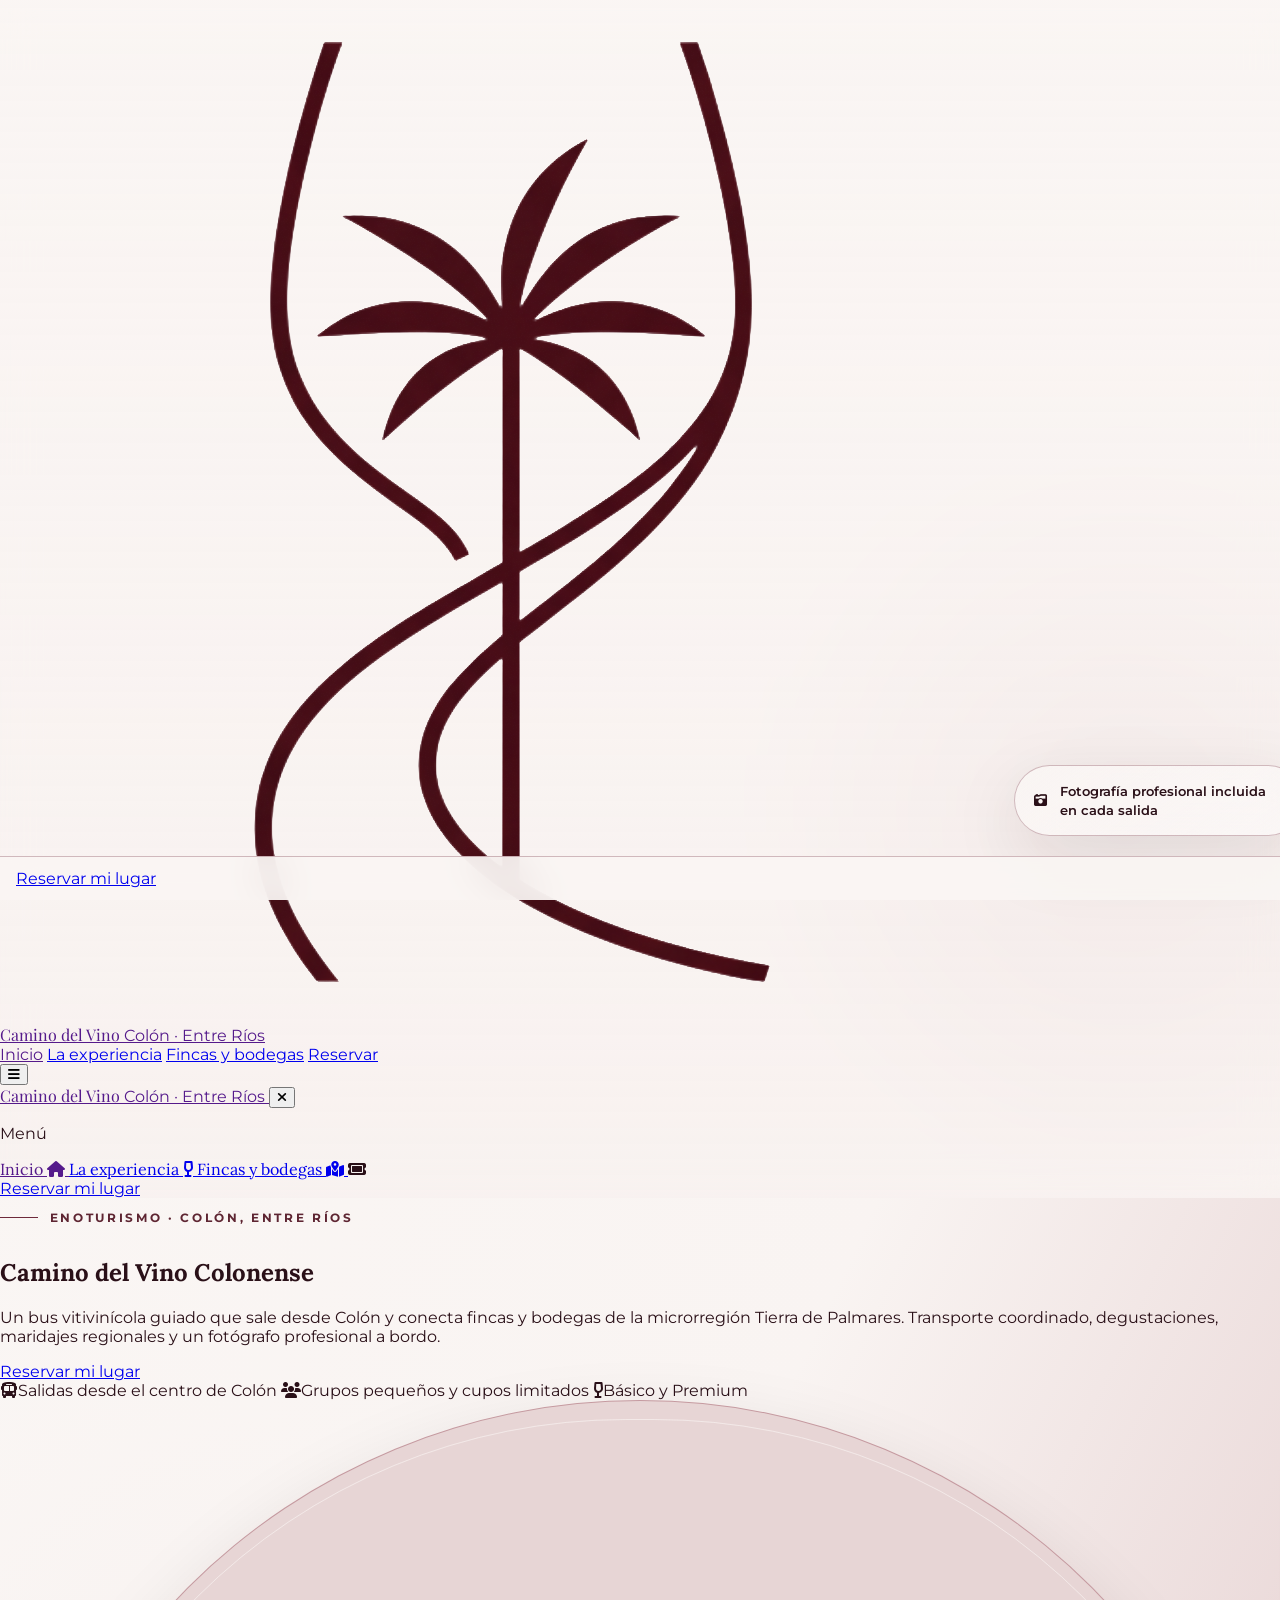
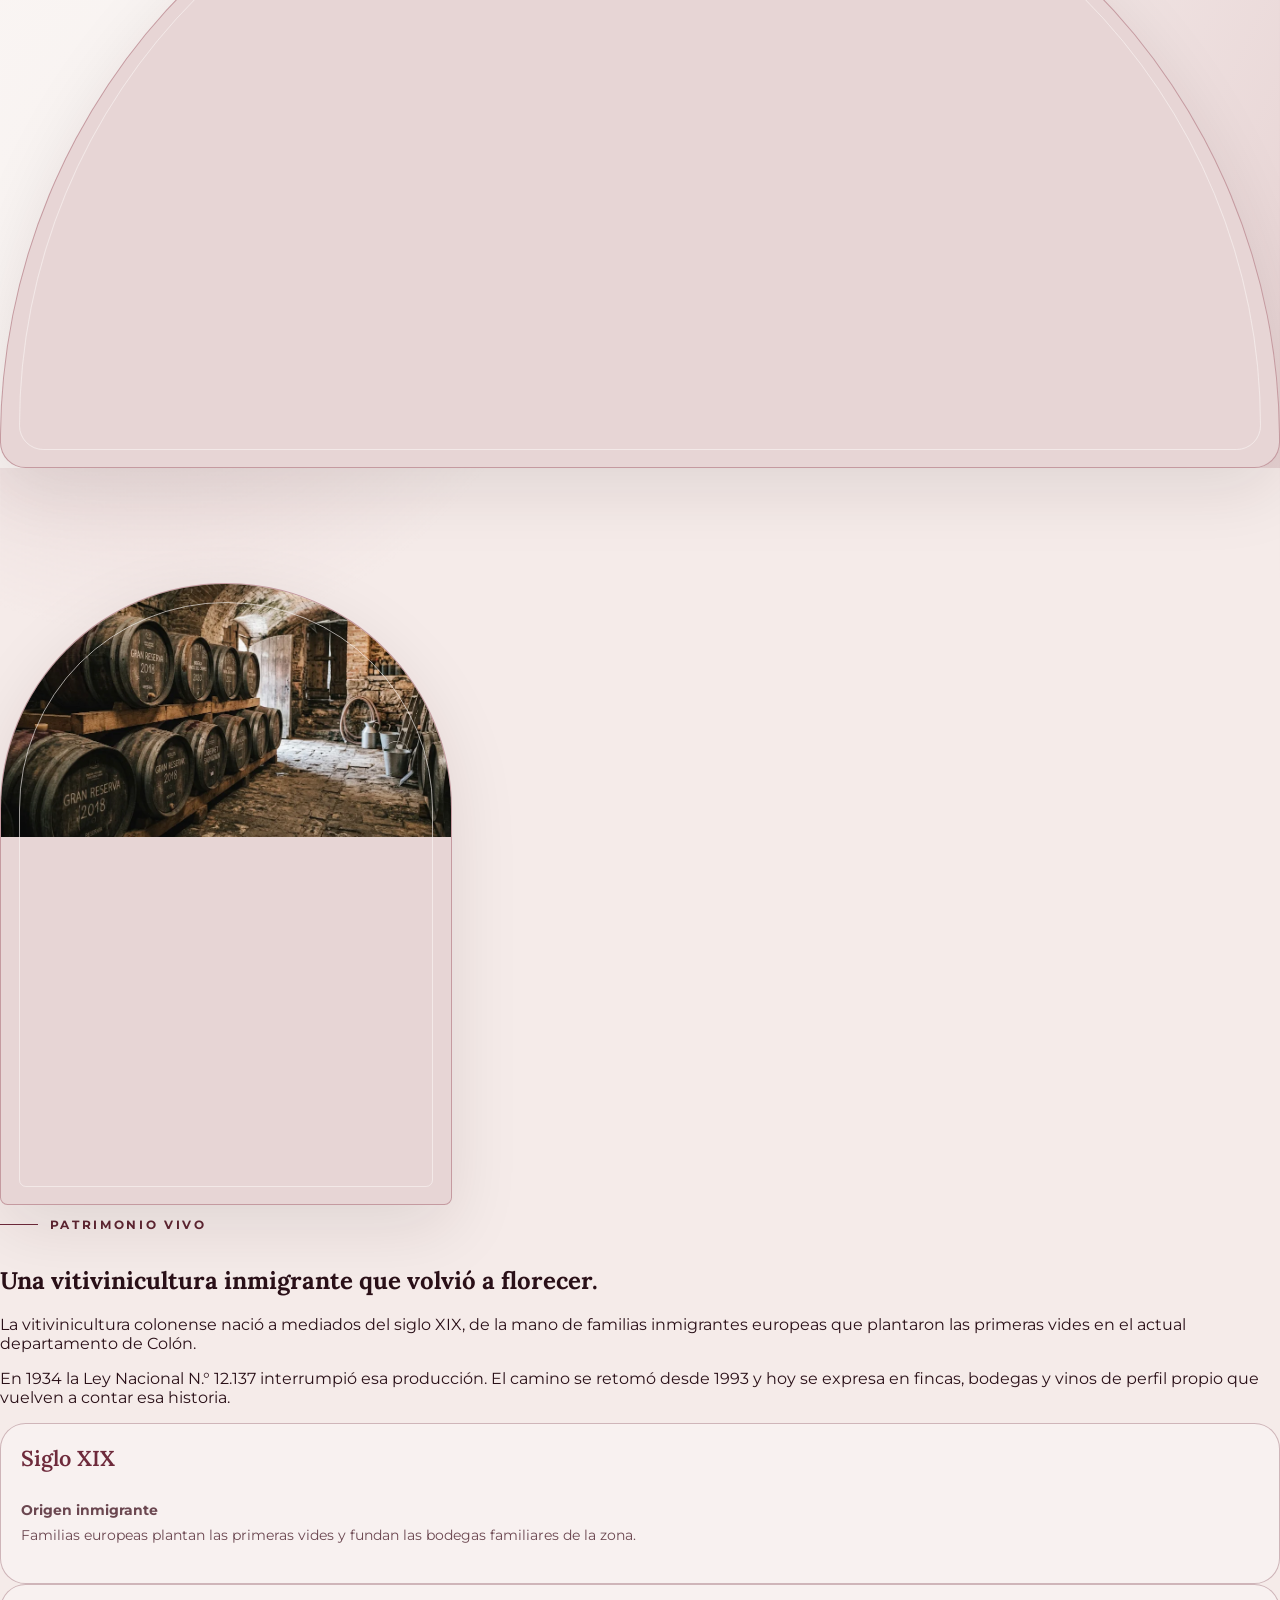
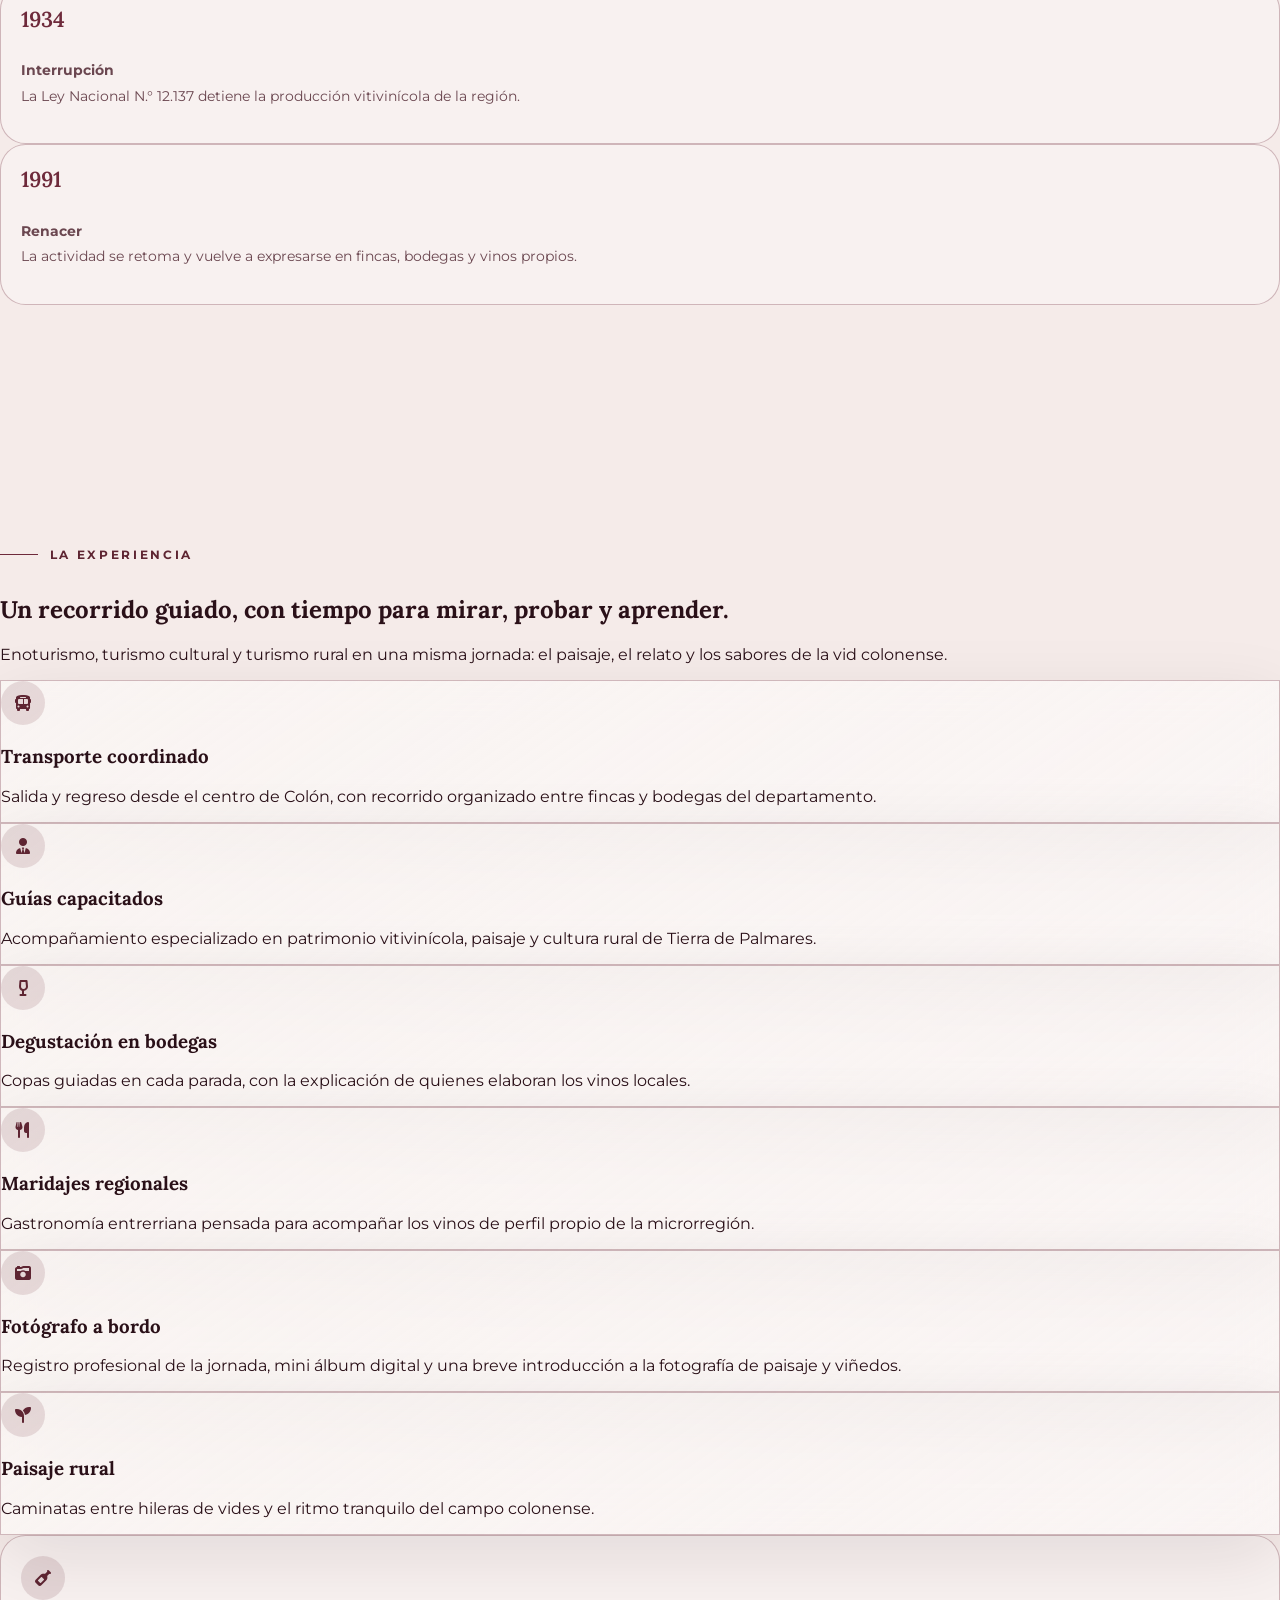
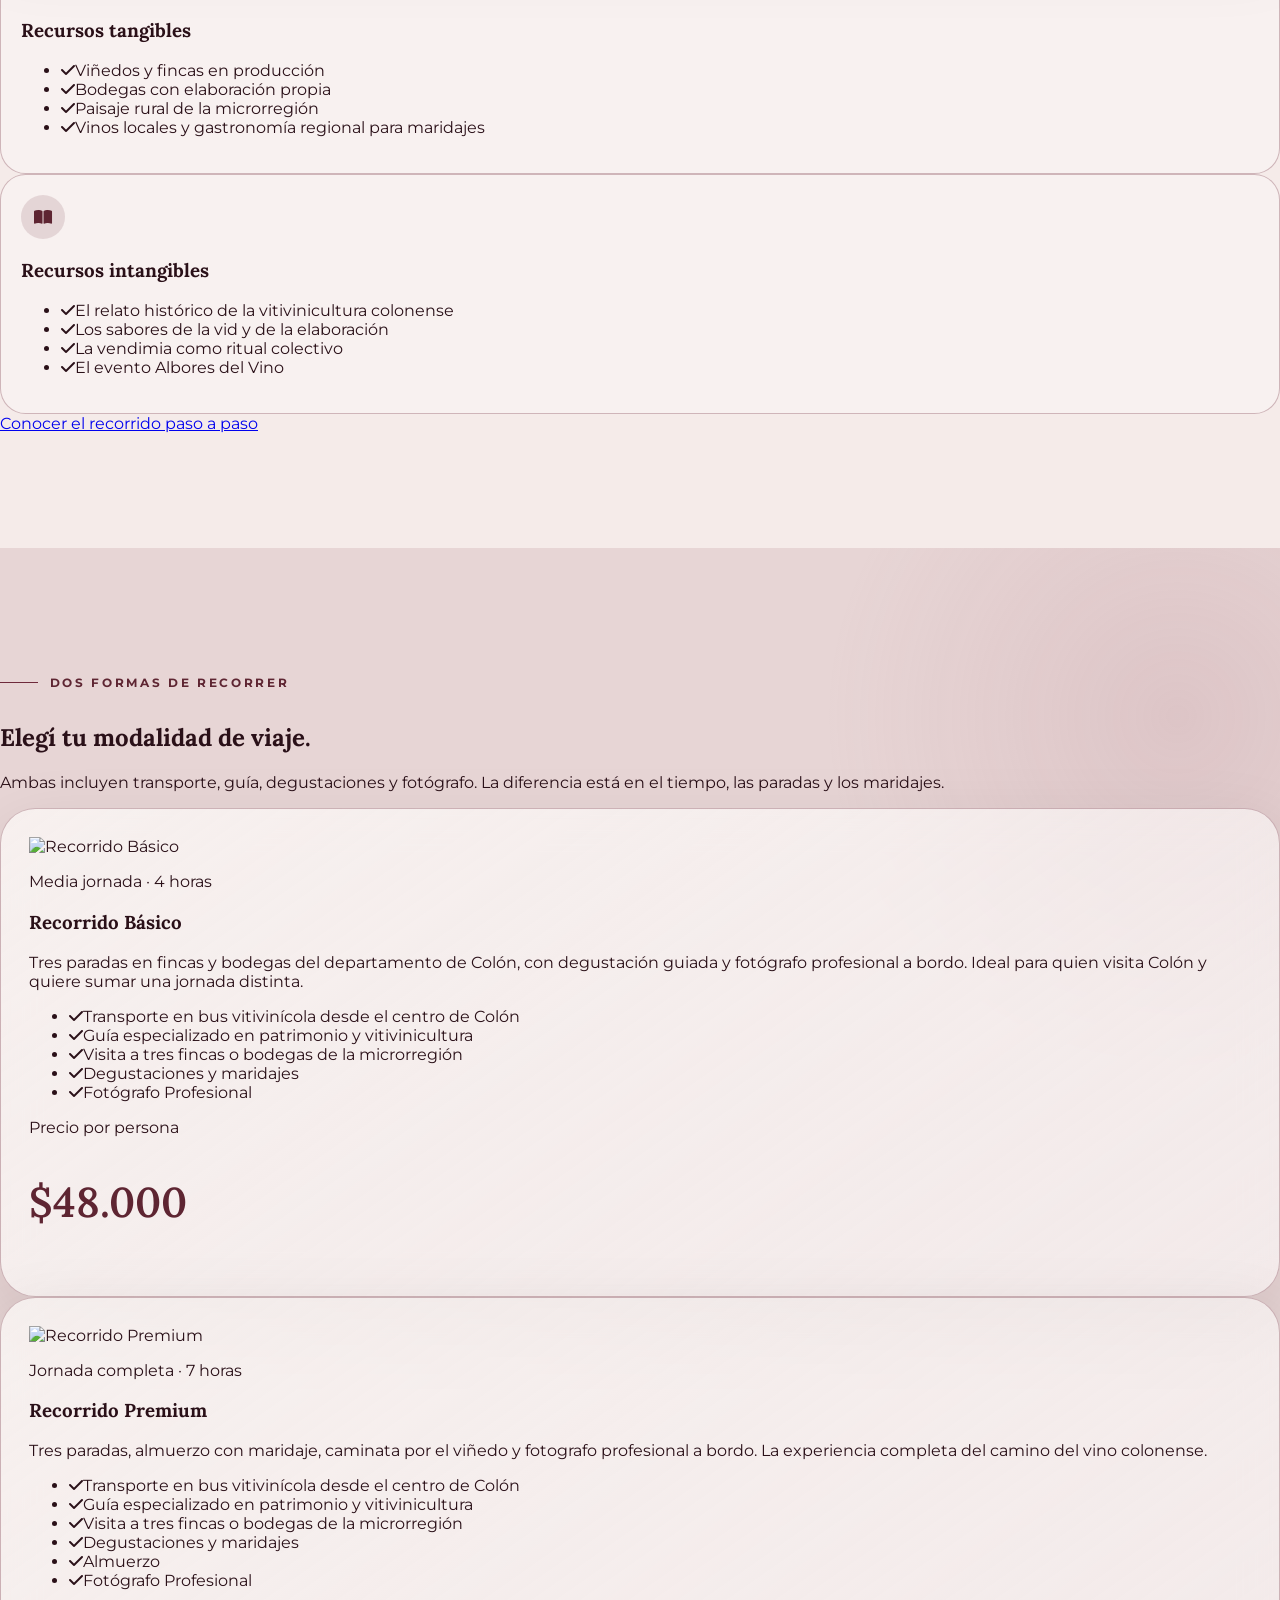
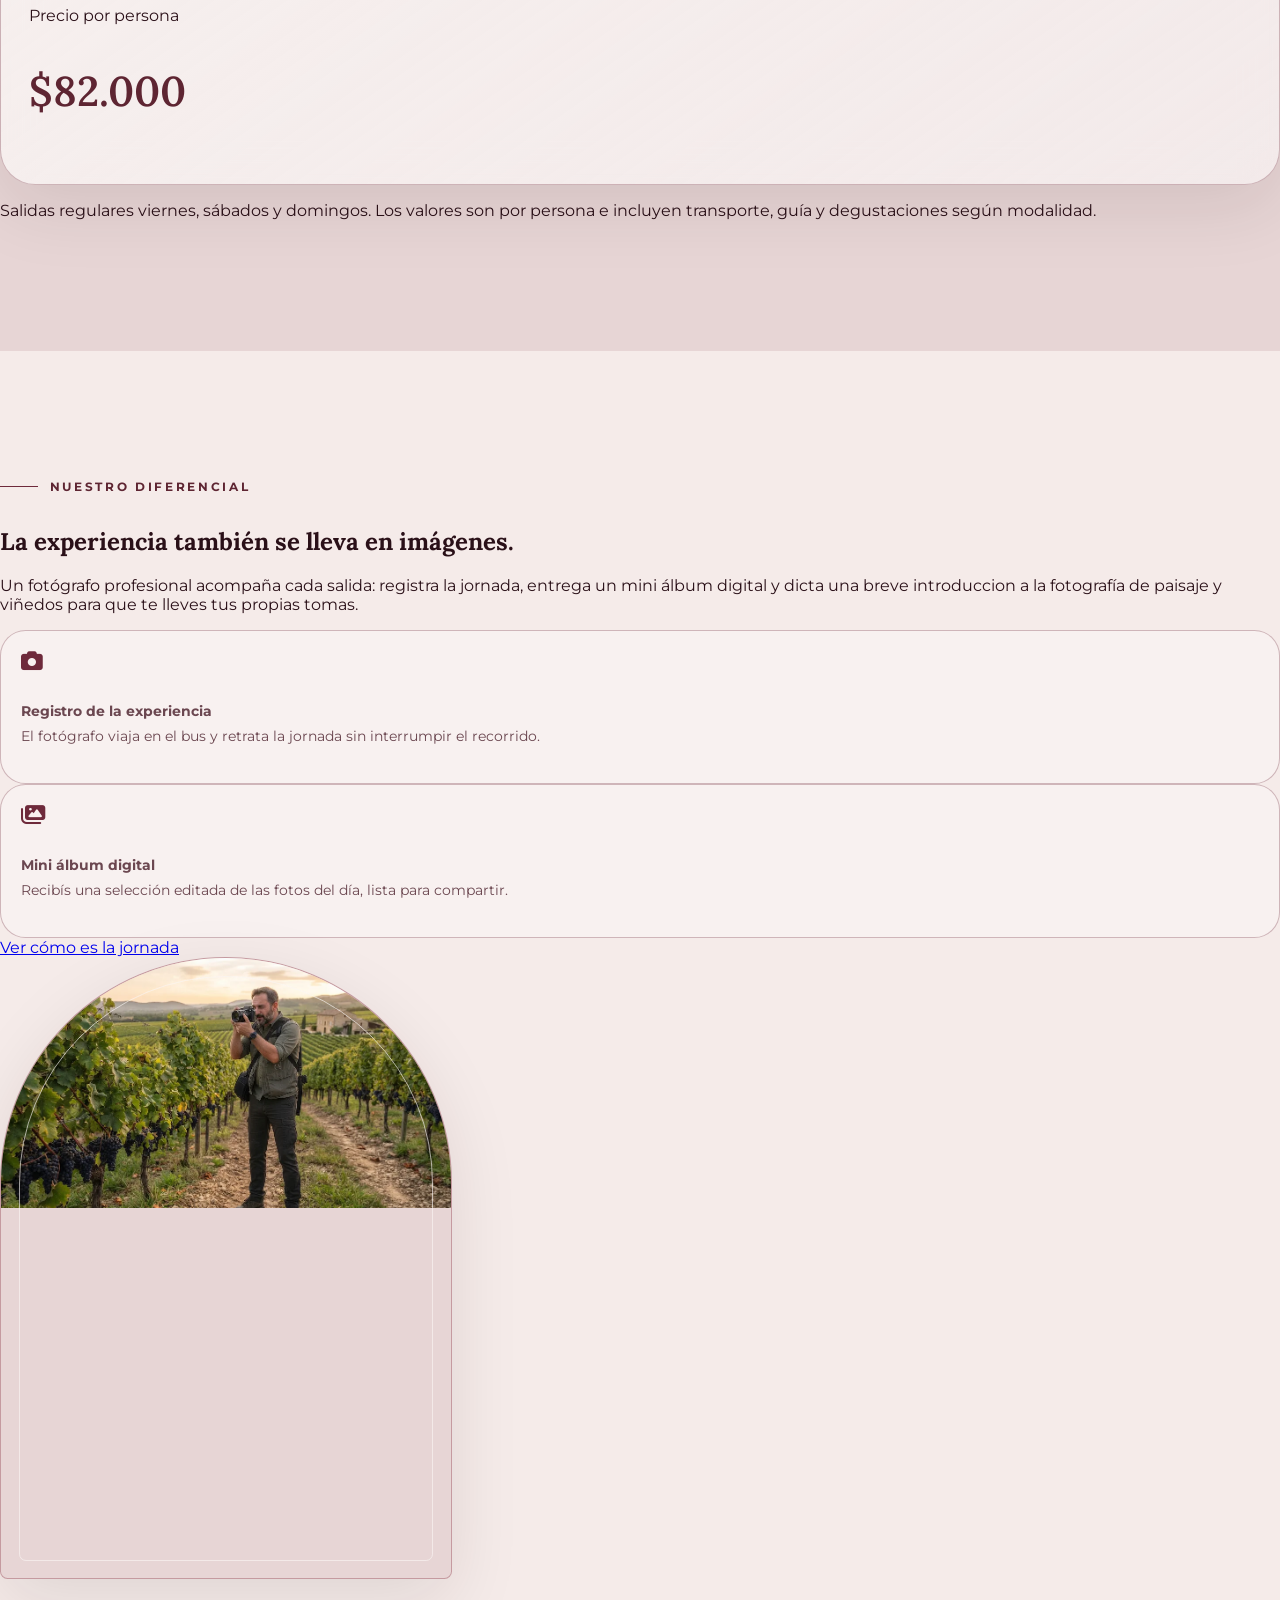
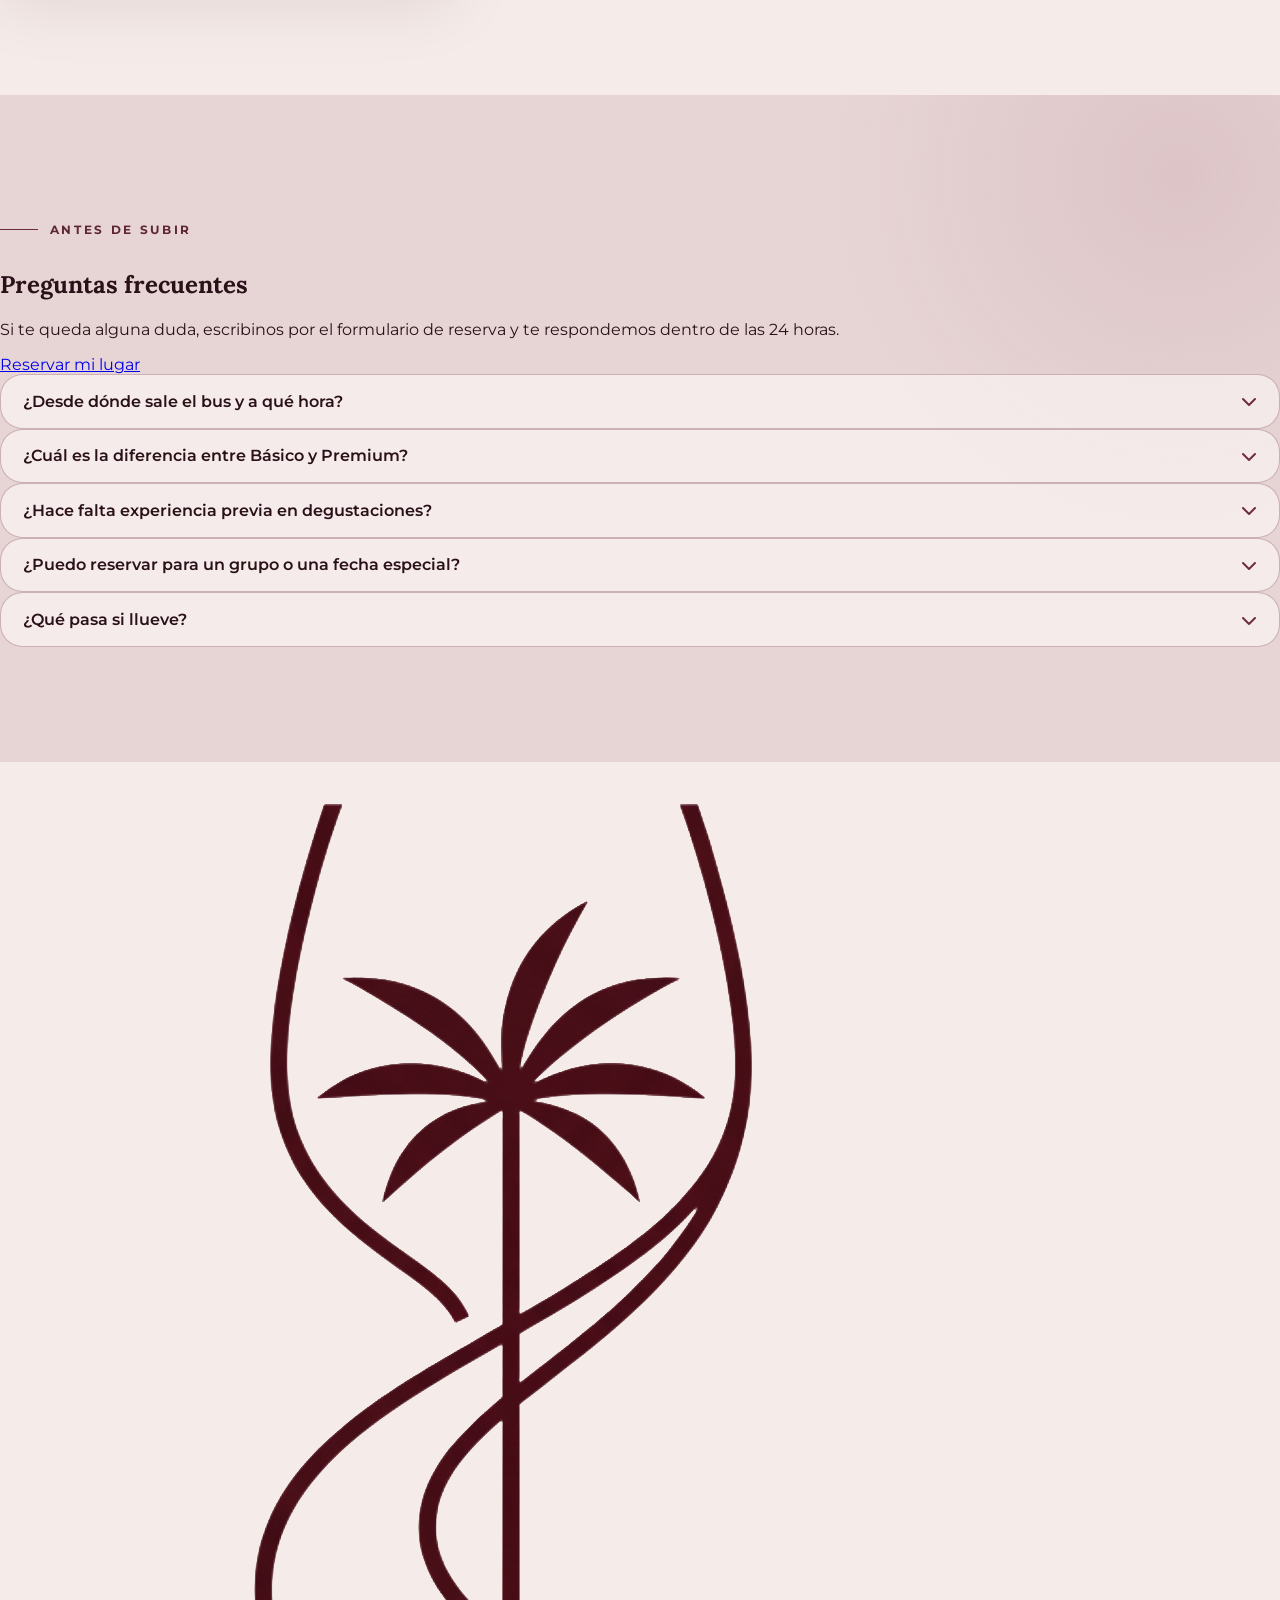
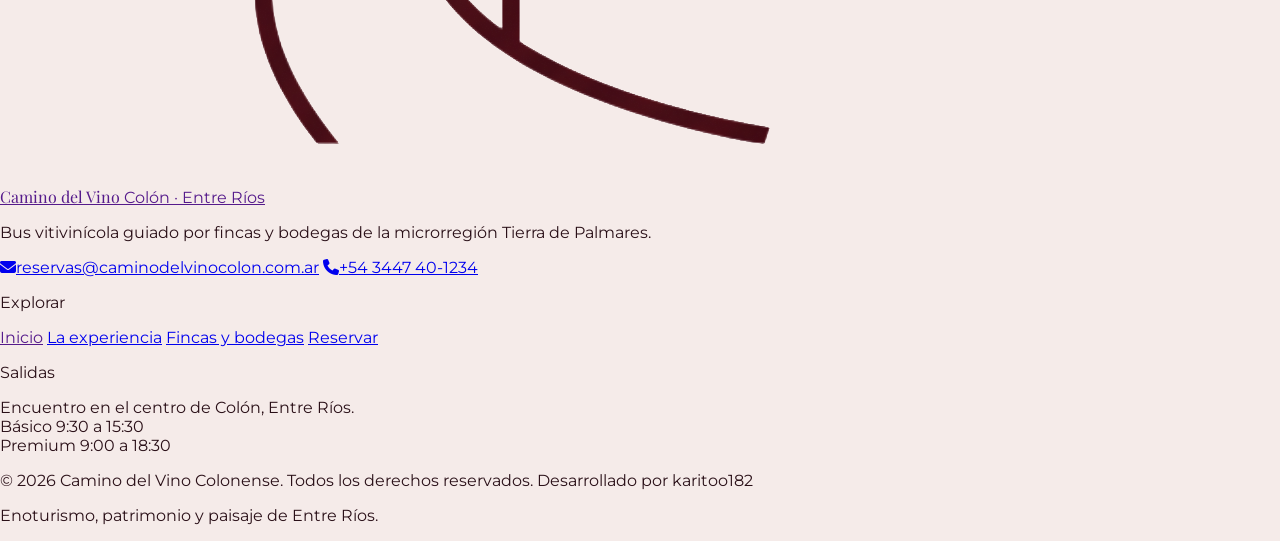
==== commit 2c30bf3f: "Add files via upload" ====
--- a/VINO_COLON/index.html
+++ b/VINO_COLON/index.html
@@ -152,7 +152,7 @@
                         <p><strong class="text-[var(--text-color)]">Interrupción</strong><br>La Ley Nacional N.° 12.137 detiene la producción vitivinícola de la región.</p>
                     </div>
                                     <div class="quiet-detail">
-                        <span>1993</span>
+                        <span>1991</span>
                         <p><strong class="text-[var(--text-color)]">Renacer</strong><br>La actividad se retoma y vuelve a expresarse en fincas, bodegas y vinos propios.</p>
                     </div>
                                 </div>
@@ -193,7 +193,7 @@
                             <article class="glass-panel rounded-[1.8rem] p-6">
                     <span class="feature-icon"><i class="fa-solid fa-camera-retro"></i></span>
                     <h3 class="mt-5 text-lg font-semibold text-[var(--text-color)]" style="font-family: var(--font-heading);">Fotógrafo a bordo</h3>
-                    <p class="mt-3 text-sm leading-7 text-[var(--text-muted)]">Registro profesional de la jornada, mini álbum digital y una breve clase de fotografía de paisaje y viñedos.</p>
+                    <p class="mt-3 text-sm leading-7 text-[var(--text-muted)]">Registro profesional de la jornada, mini álbum digital y una breve introducción a la fotografía de paisaje y viñedos.</p>
                 </article>
                             <article class="glass-panel rounded-[1.8rem] p-6">
                     <span class="feature-icon"><i class="fa-solid fa-seedling"></i></span>
@@ -291,7 +291,7 @@
             <div>
                 <p class="section-kicker">Nuestro diferencial</p>
                 <h2 class="mt-4 max-w-2xl text-4xl font-semibold leading-tight tracking-[-0.03em] sm:text-5xl" style="font-family: var(--font-heading);">La experiencia también se lleva en imágenes.</h2>
-                <p class="mt-6 max-w-2xl text-base leading-8 text-[var(--text-muted)]">Un fotógrafo profesional acompaña cada salida: registra la jornada, entrega un mini álbum digital y dicta una breve clase de fotografía de paisaje y viñedos para que te lleves tus propias tomas.</p>
+                <p class="mt-6 max-w-2xl text-base leading-8 text-[var(--text-muted)]">Un fotógrafo profesional acompaña cada salida: registra la jornada, entrega un mini álbum digital y dicta una breve introduccion a la fotografía de paisaje y viñedos para que te lleves tus propias tomas.</p>
                             <div class="mt-8 grid gap-4 sm:grid-cols-3">
                                     <div class="quiet-detail">
                         <span><i class="fa-solid fa-camera"></i></span>
@@ -300,10 +300,6 @@
                                     <div class="quiet-detail">
                         <span><i class="fa-solid fa-images"></i></span>
                         <p><strong class="text-[var(--text-color)]">Mini álbum digital</strong><br>Recibís una selección editada de las fotos del día, lista para compartir.</p>
-                    </div>
-                                    <div class="quiet-detail">
-                        <span><i class="fa-solid fa-graduation-cap"></i></span>
-                        <p><strong class="text-[var(--text-color)]">Clase de fotografía</strong><br>Una introducción breve al paisaje y al viñedo: luz, encuadre y composición.</p>
                     </div>
                                 </div>
                 <a href="src/assets/pages/experiencia.html" class="btn mt-8 min-h-11 rounded-full border-0 bg-[var(--button-color)] px-6 text-[var(--text-color)] shadow-[var(--shadow-button)] transition-all duration-300 hover:bg-[var(--primary-hover)]">Ver cómo es la jornada</a>
@@ -330,7 +326,7 @@
                 </details>
                             <details class="faq-item">
                     <summary><span>¿Cuál es la diferencia entre Básico y Premium?</span><i class="fa-solid fa-chevron-down text-sm"></i></summary>
-                    <div class="faq-body">El Básico es media jornada con dos paradas, degustación guiada y fotógrafo a bordo. El Premium suma una tercera bodega, maridaje con gastronomía regional, caminata por viñedo y la clase de fotografía en el paisaje.</div>
+                    <div class="faq-body">El Básico es media jornada con dos paradas, degustación guiada y fotógrafo a bordo. El Premium suma una tercera bodega, maridaje con gastronomía regional, caminata por viñedo y fotografía en el paisaje.</div>
                 </details>
                             <details class="faq-item">
                     <summary><span>¿Hace falta experiencia previa en degustaciones?</span><i class="fa-solid fa-chevron-down text-sm"></i></summary>
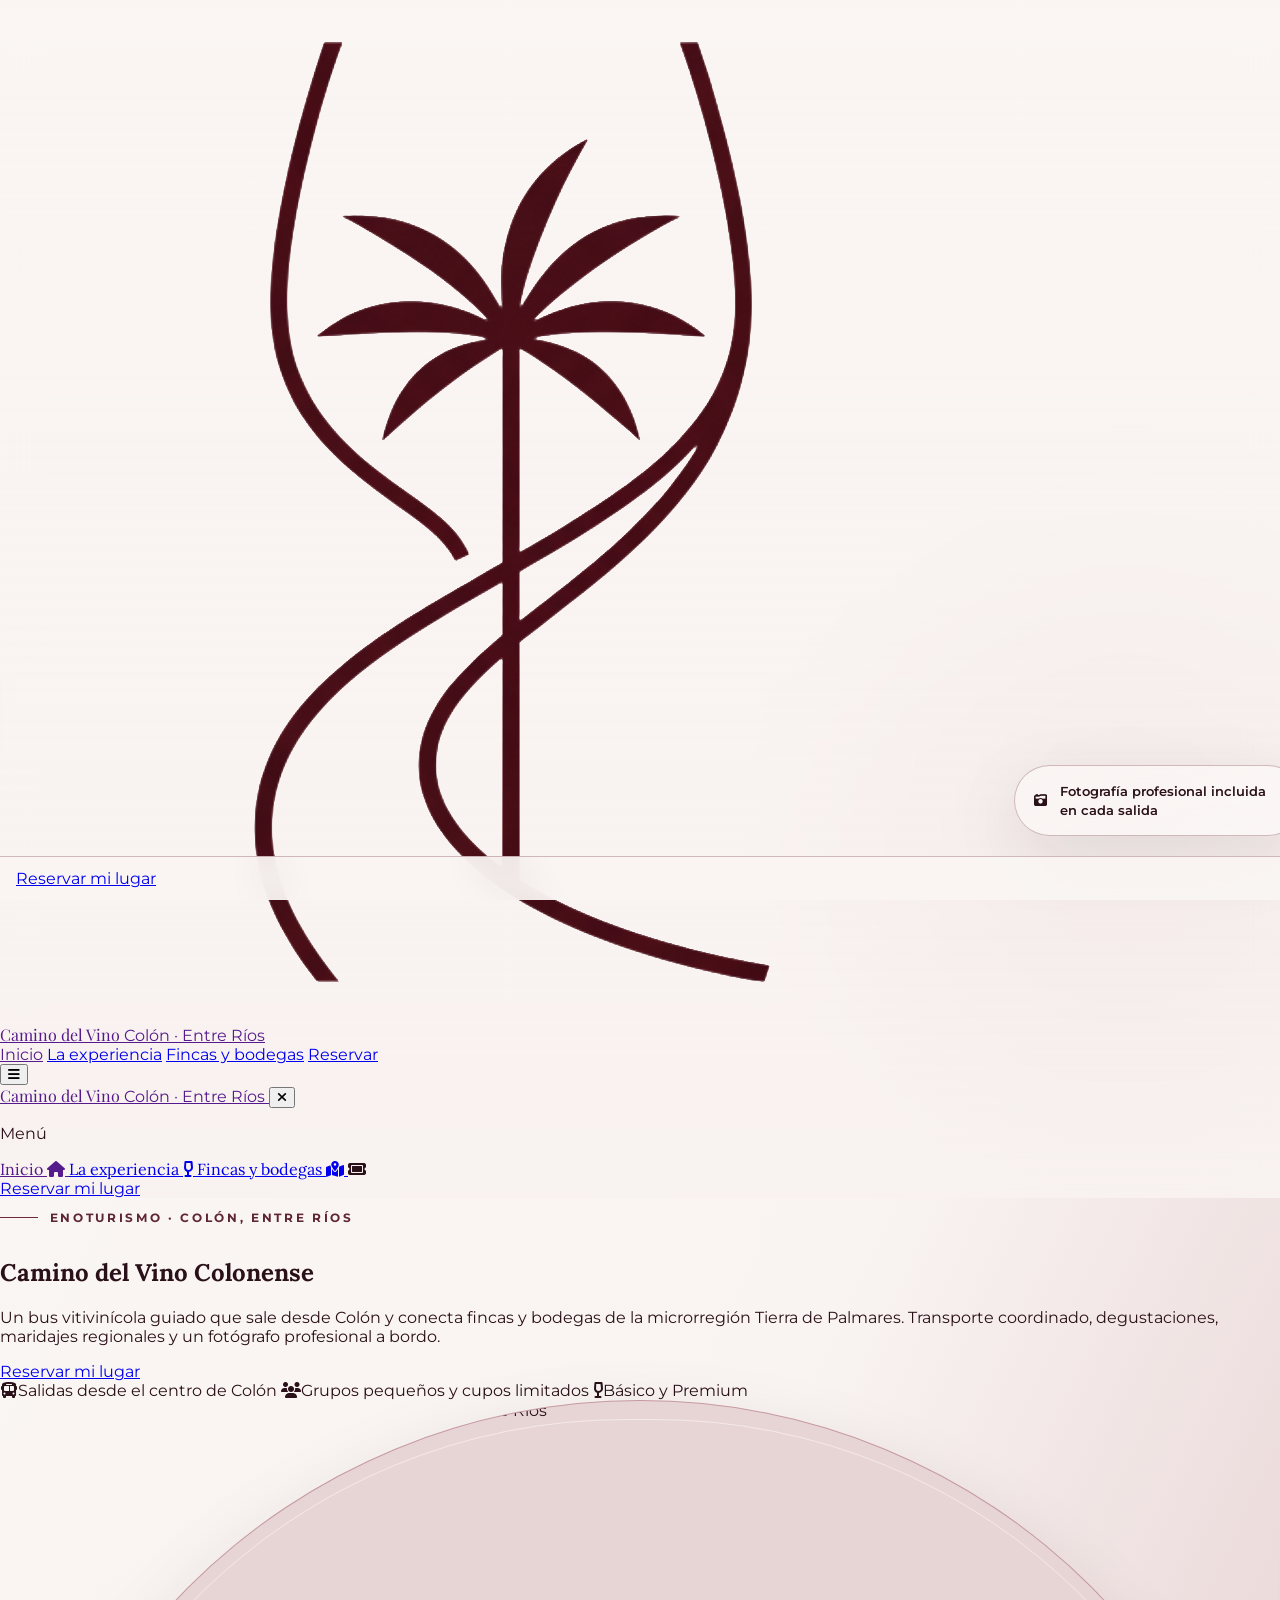
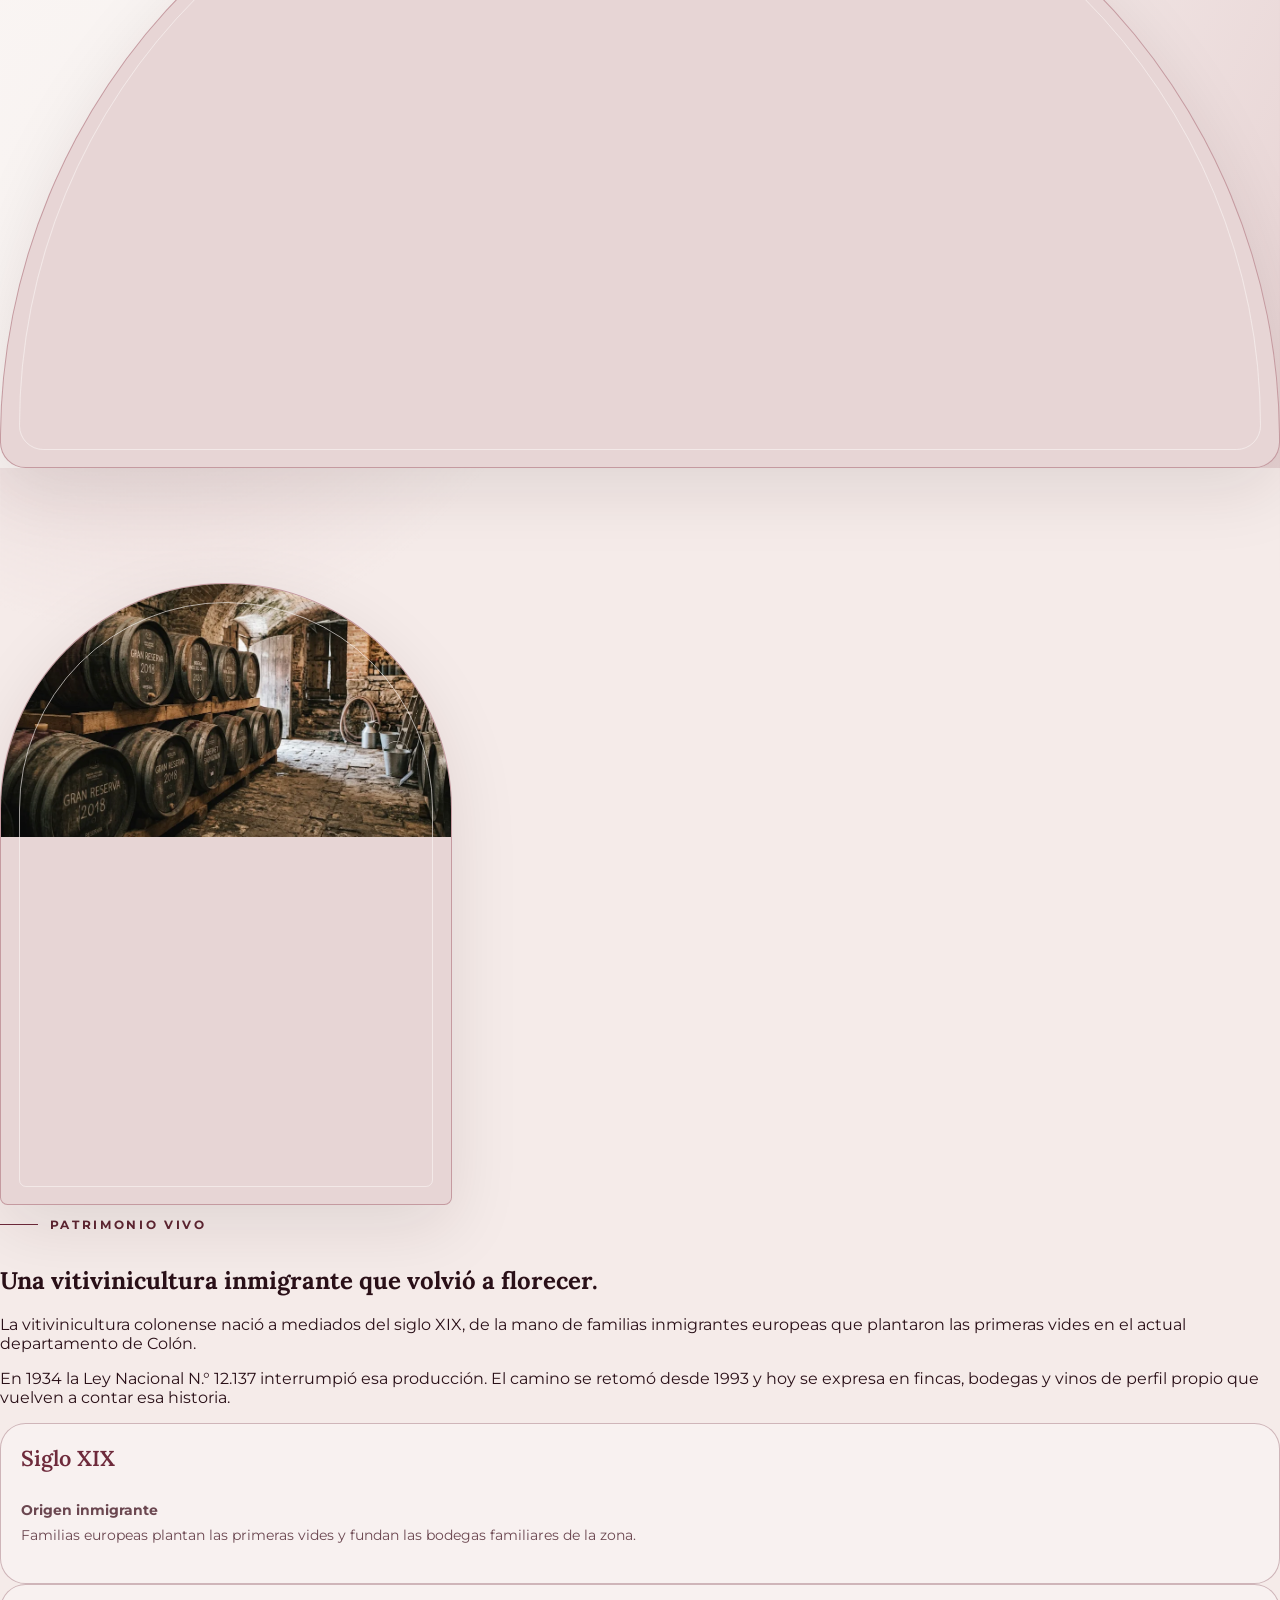
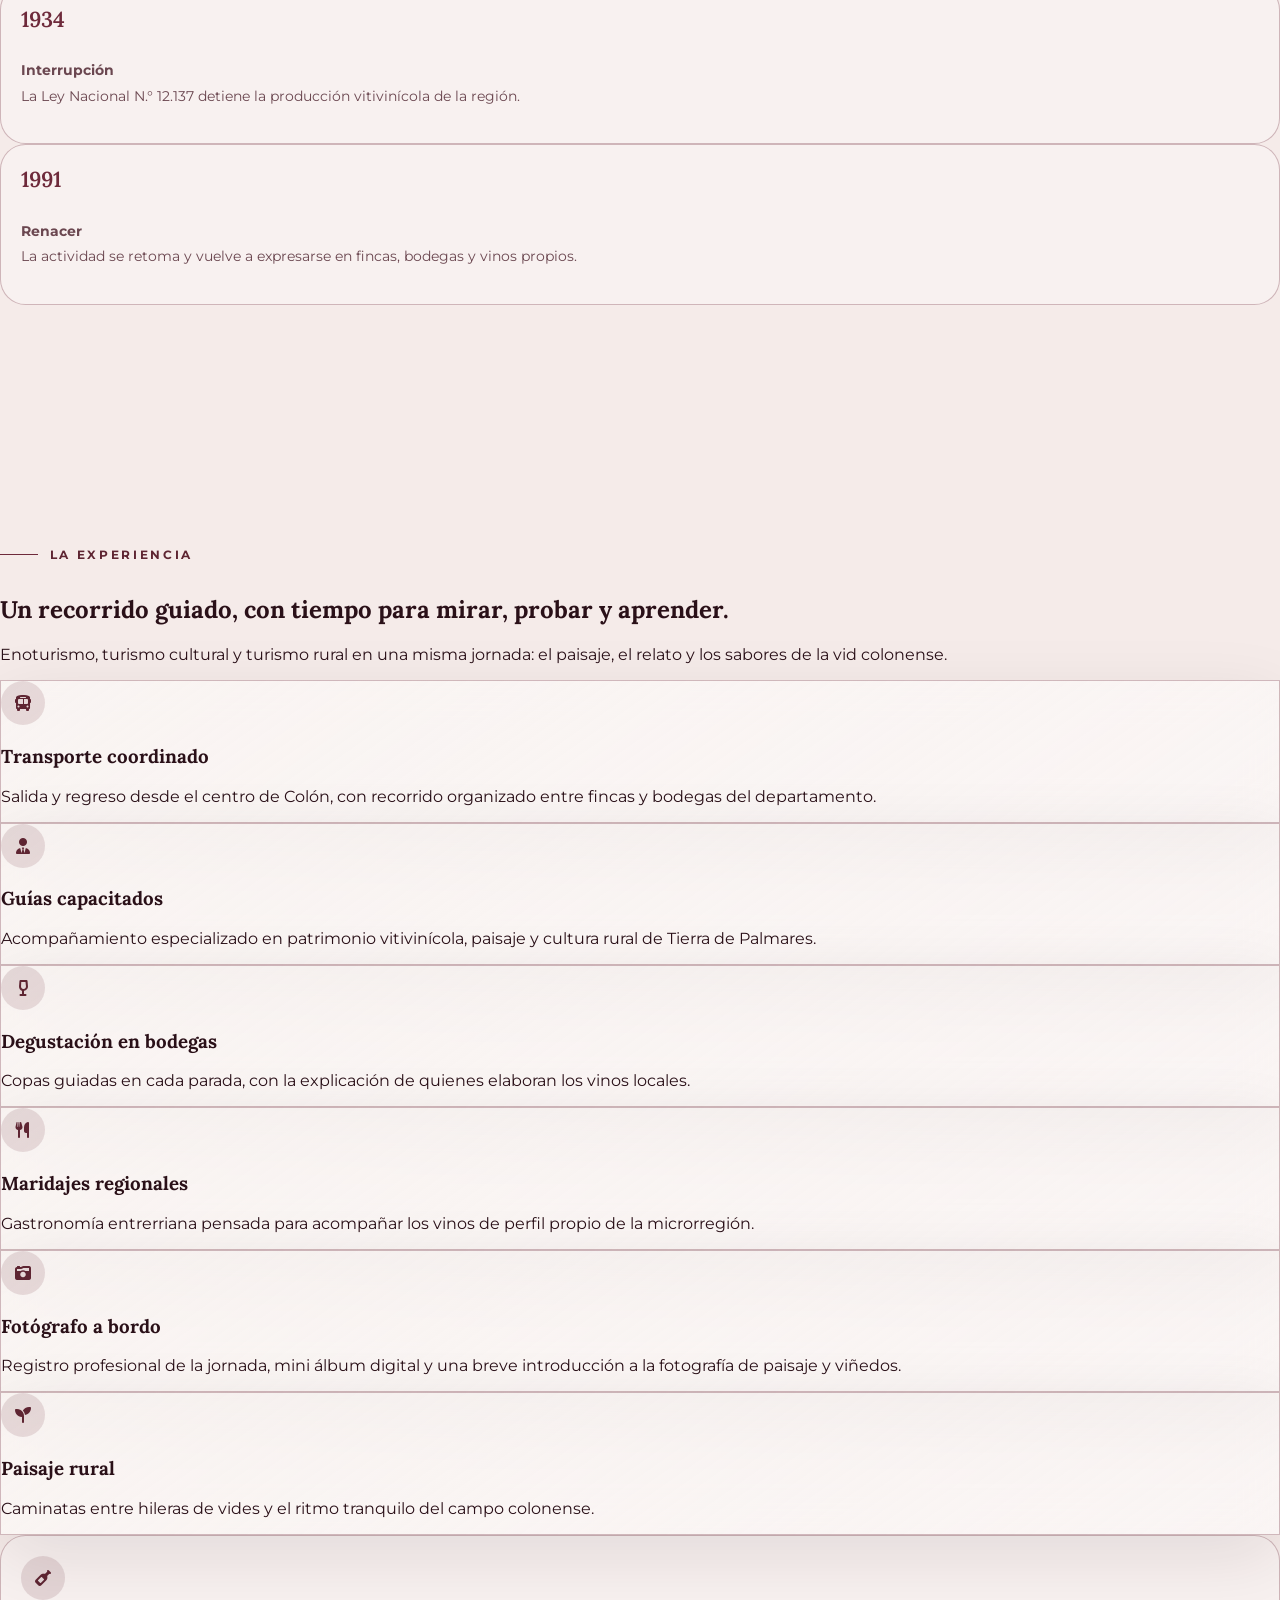
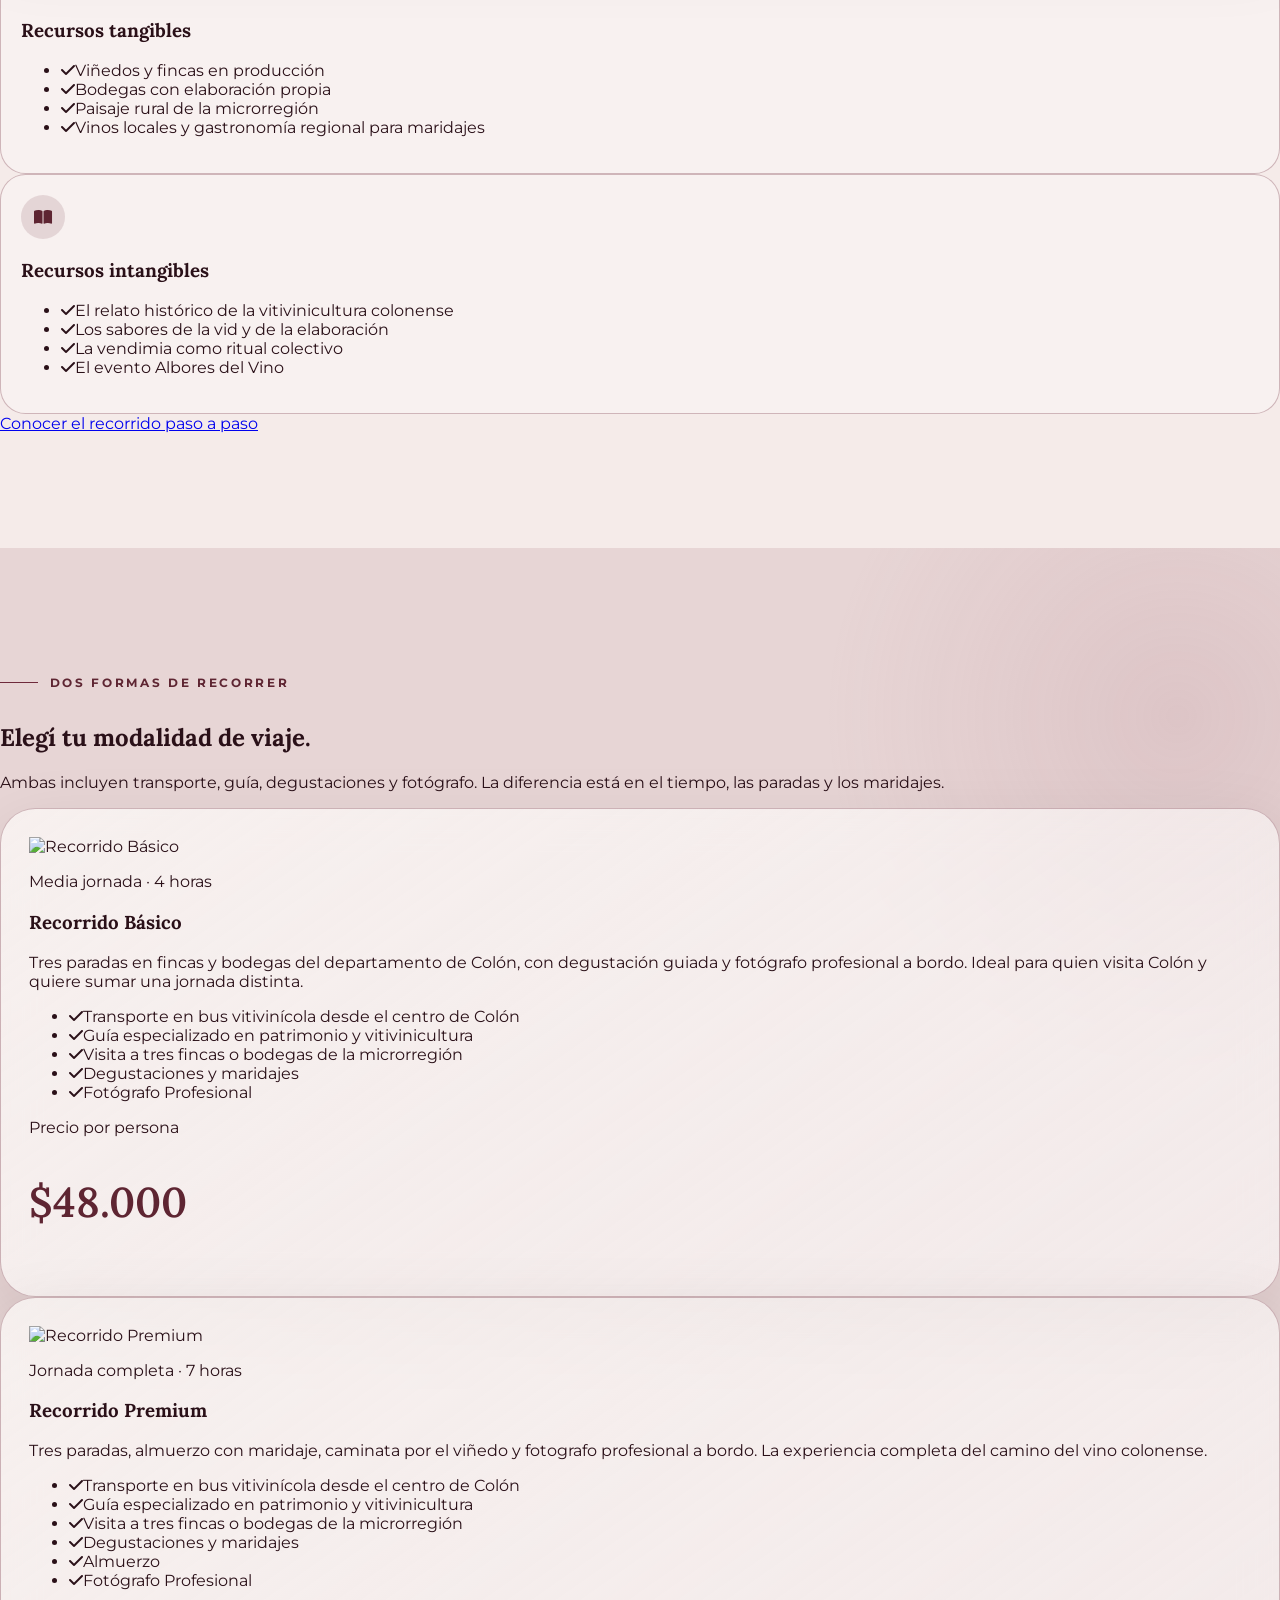
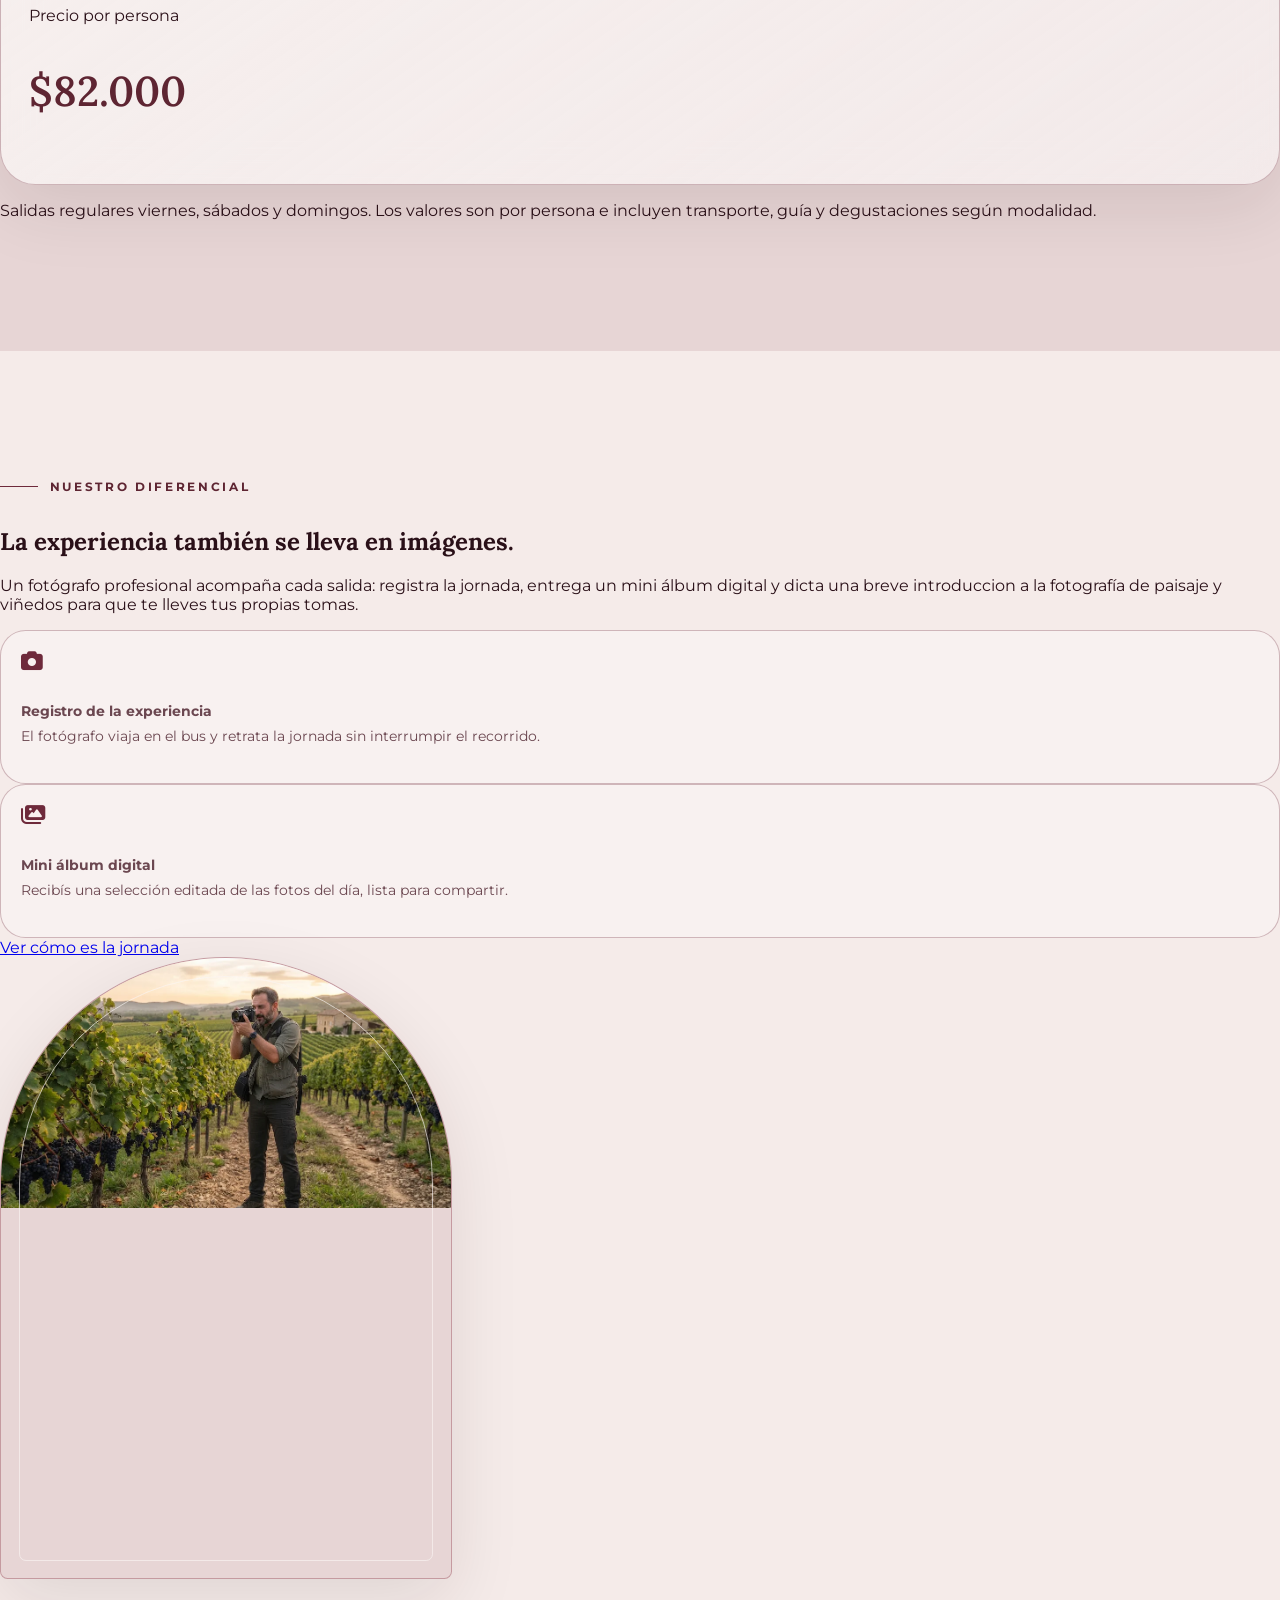
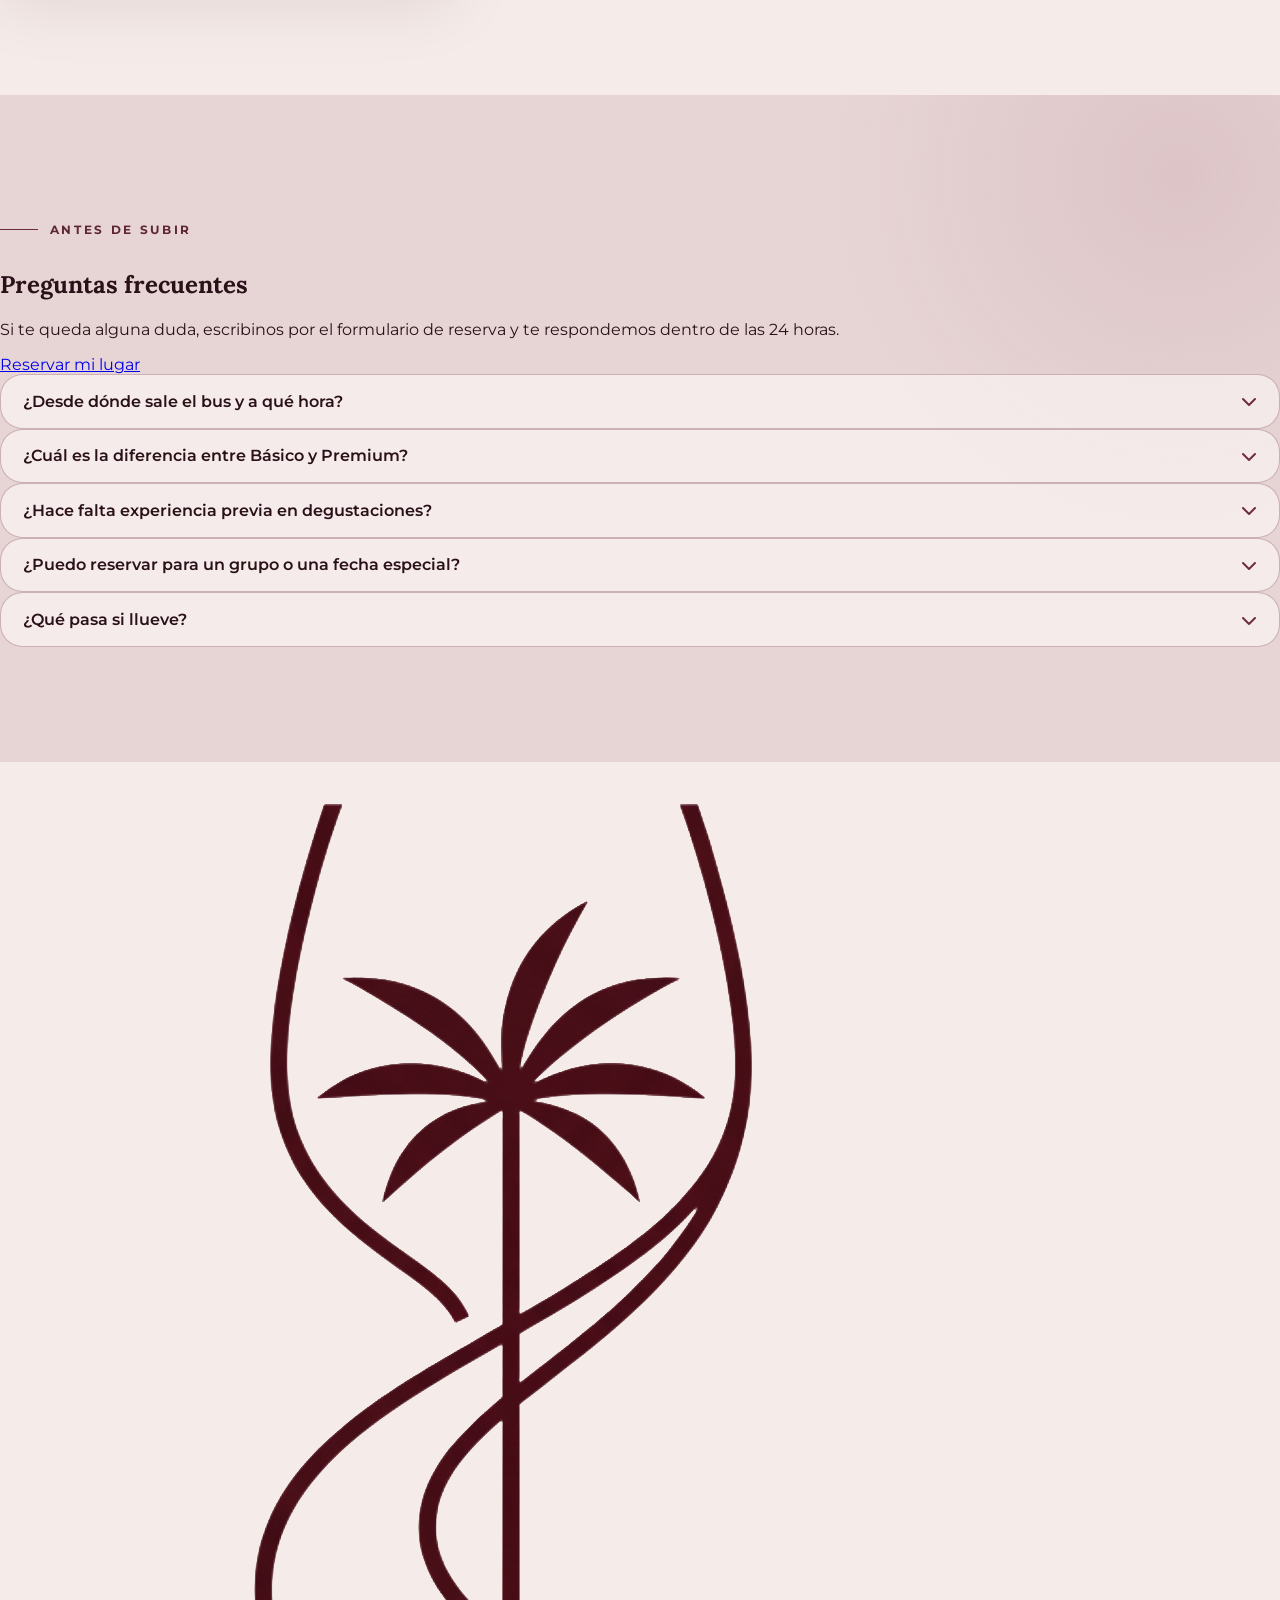
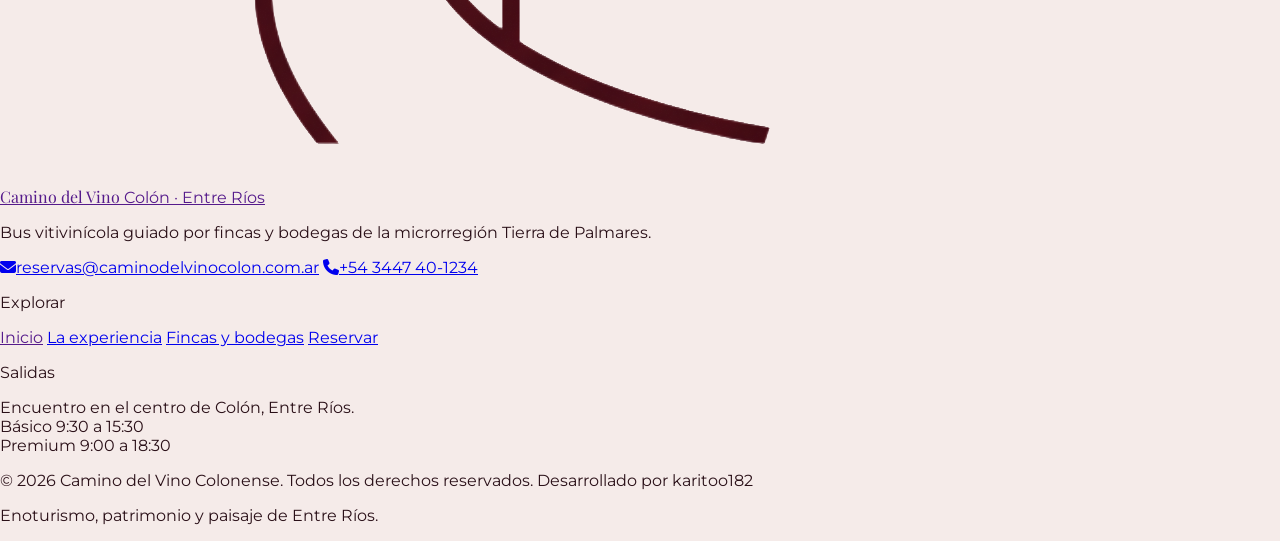
==== commit 5e5b8c97: "Add files via upload" ====
--- a/VINO_COLON/index.html
+++ b/VINO_COLON/index.html
@@ -326,7 +326,7 @@
                 </details>
                             <details class="faq-item">
                     <summary><span>¿Cuál es la diferencia entre Básico y Premium?</span><i class="fa-solid fa-chevron-down text-sm"></i></summary>
-                    <div class="faq-body">El Básico es media jornada con dos paradas, degustación guiada y fotógrafo a bordo. El Premium suma una tercera bodega, maridaje con gastronomía regional, caminata por viñedo y fotografía en el paisaje.</div>
+                    <div class="faq-body">El Básico es media jornada con tres paradas, degustación guiada y fotógrafo a bordo. El Premium suma un almuerzo con maridaje, caminata por viñedo y fotografía en el paisaje.</div>
                 </details>
                             <details class="faq-item">
                     <summary><span>¿Hace falta experiencia previa en degustaciones?</span><i class="fa-solid fa-chevron-down text-sm"></i></summary>
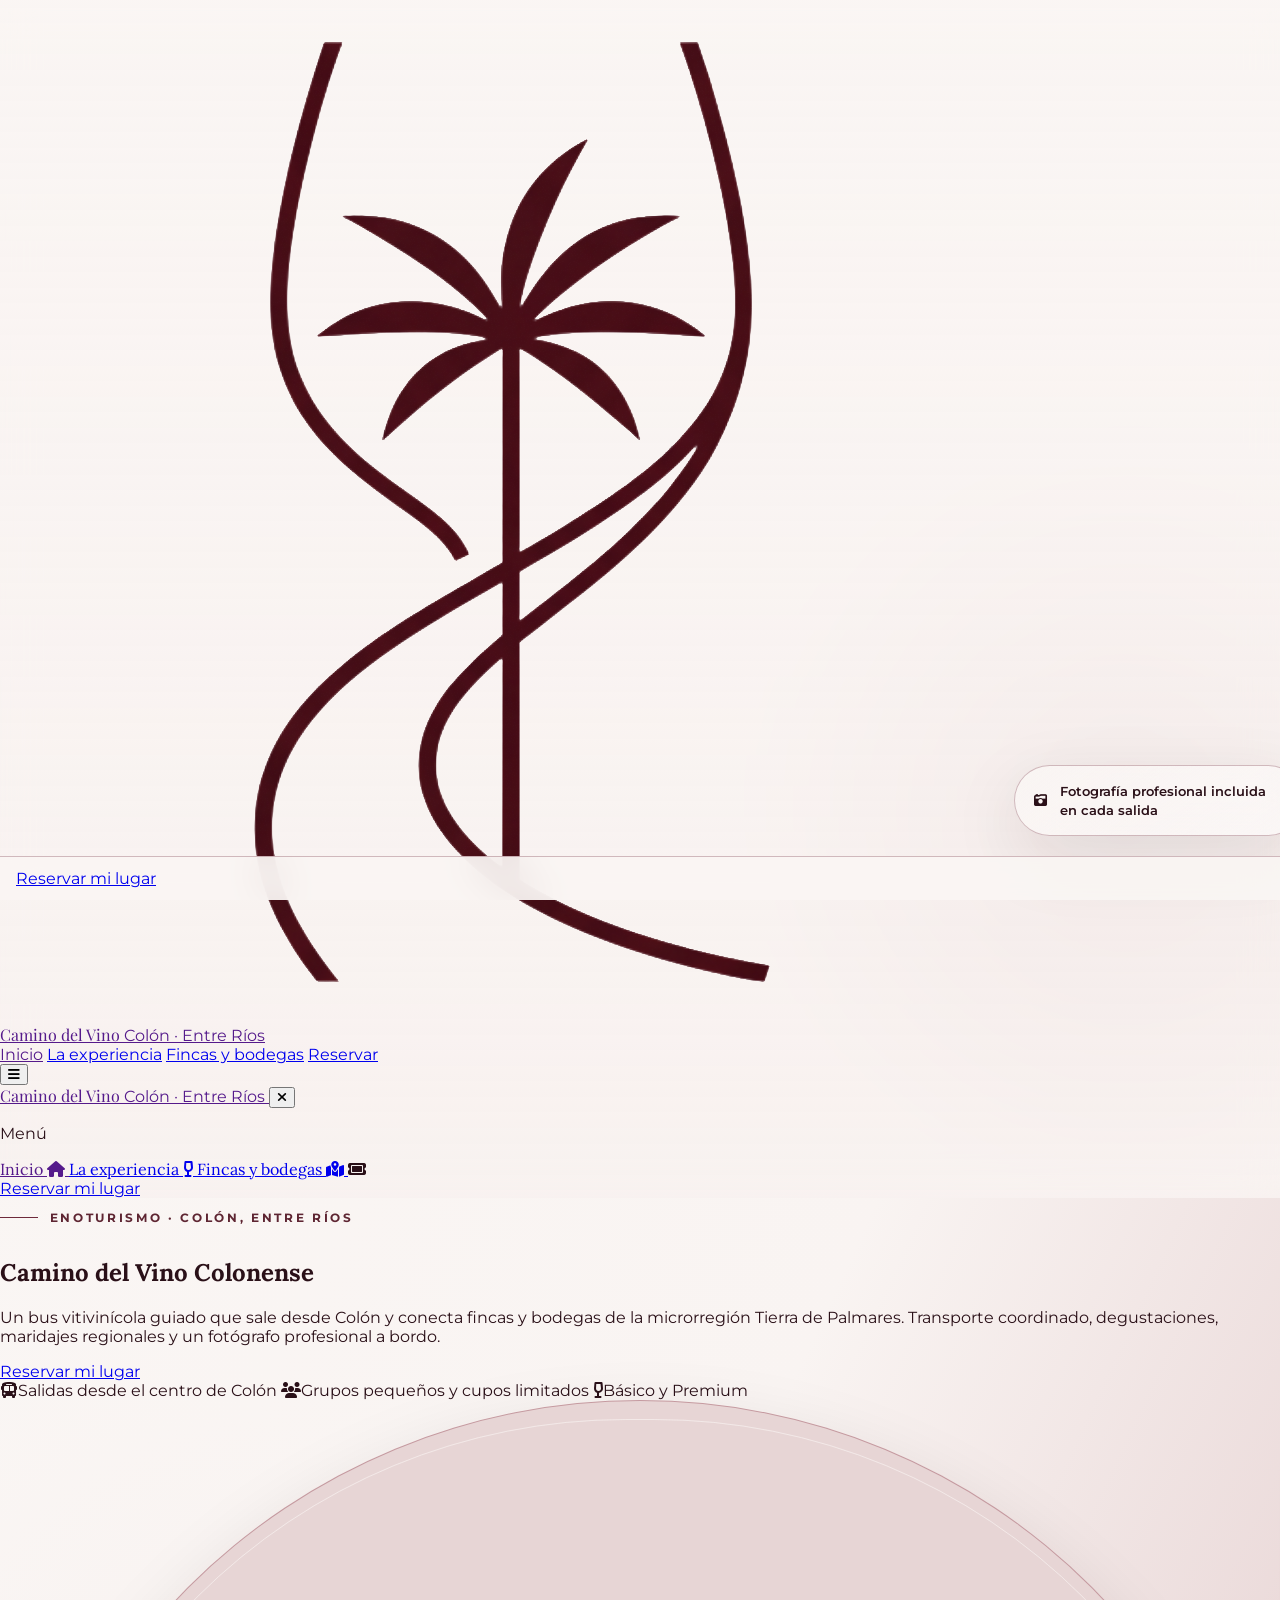
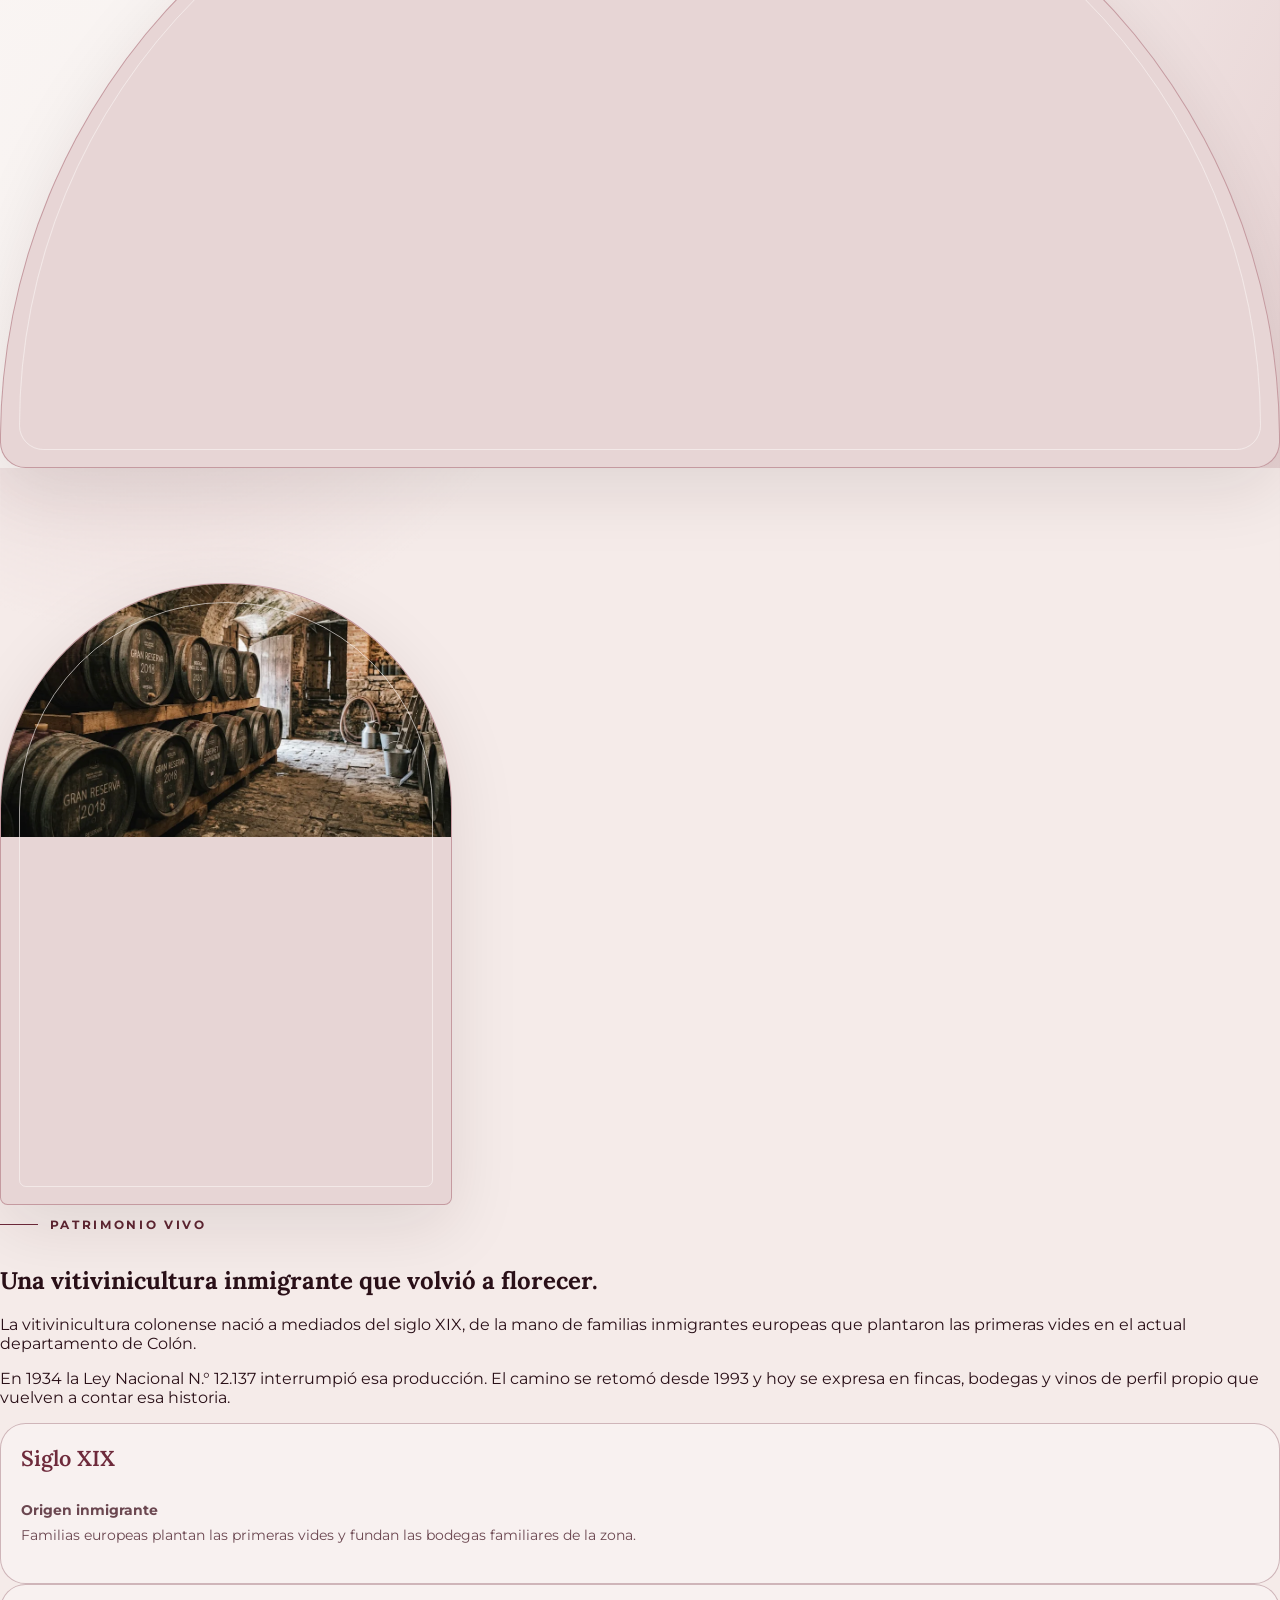
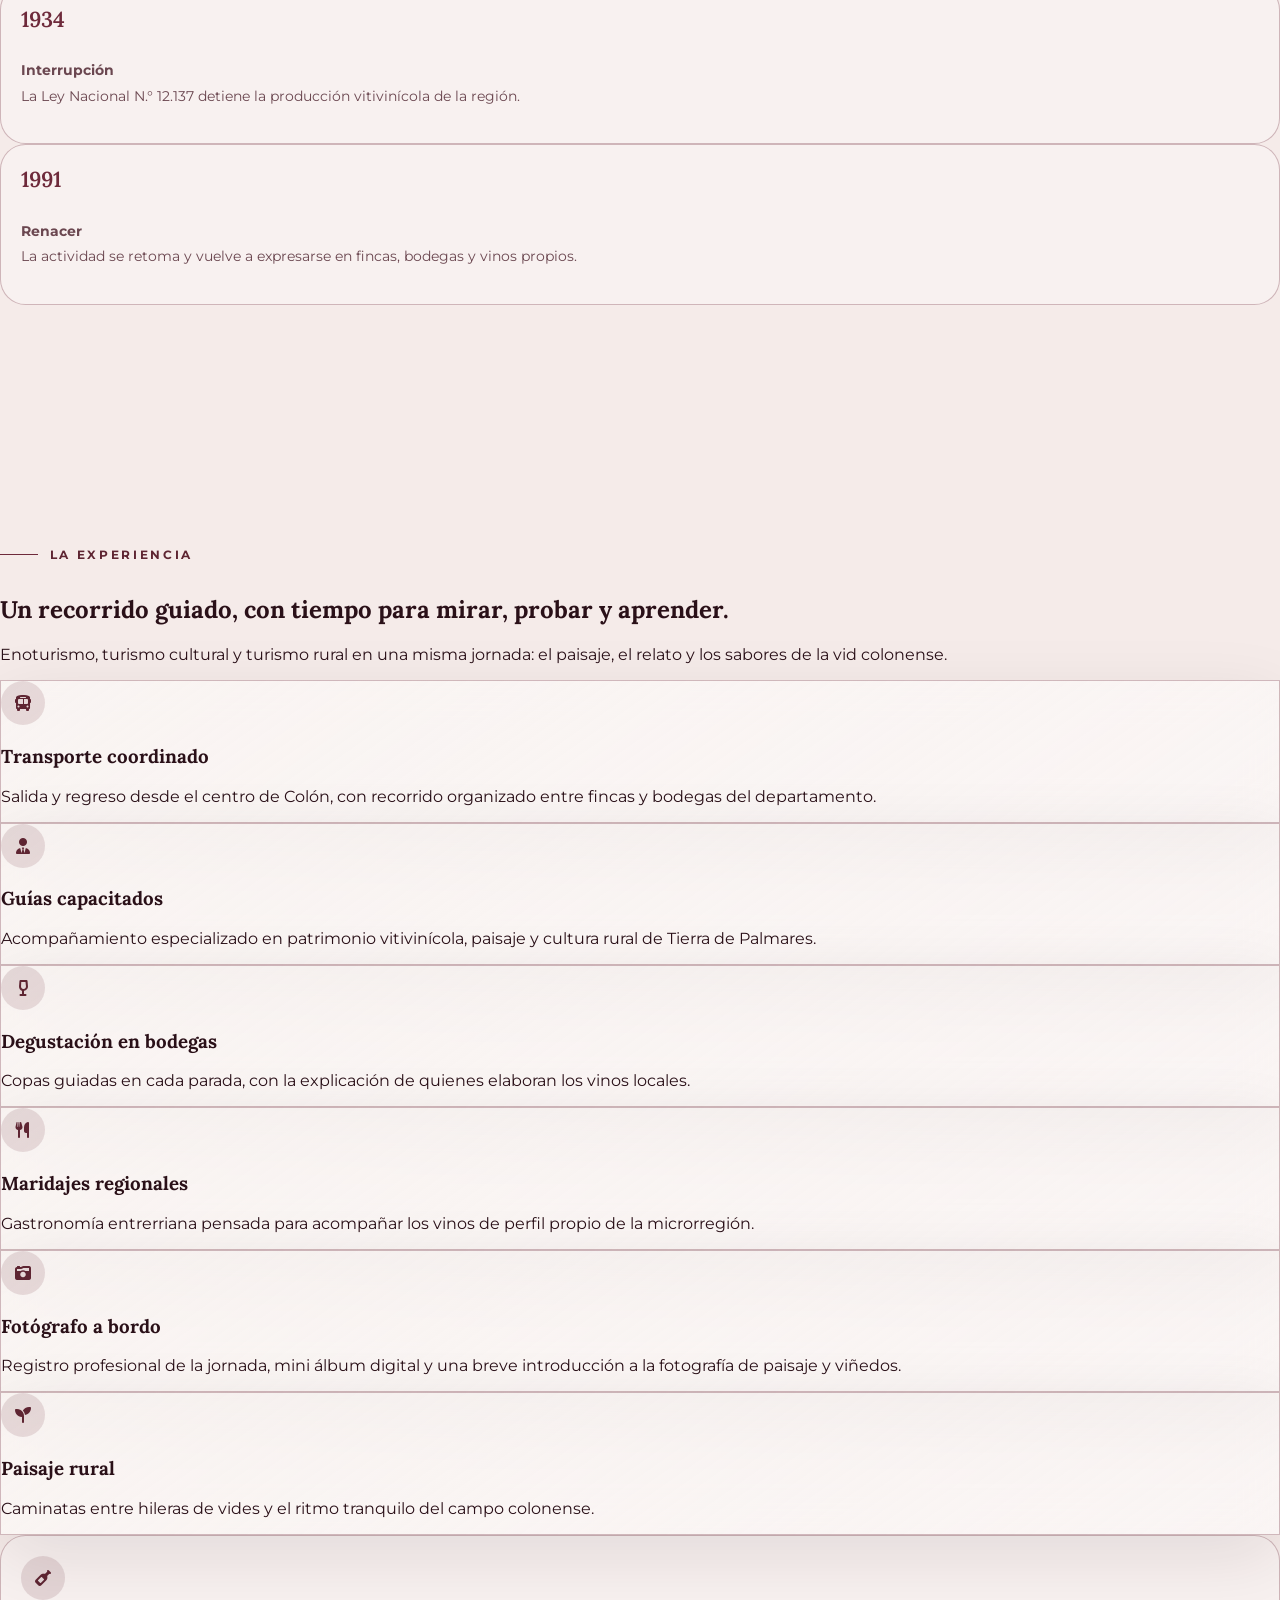
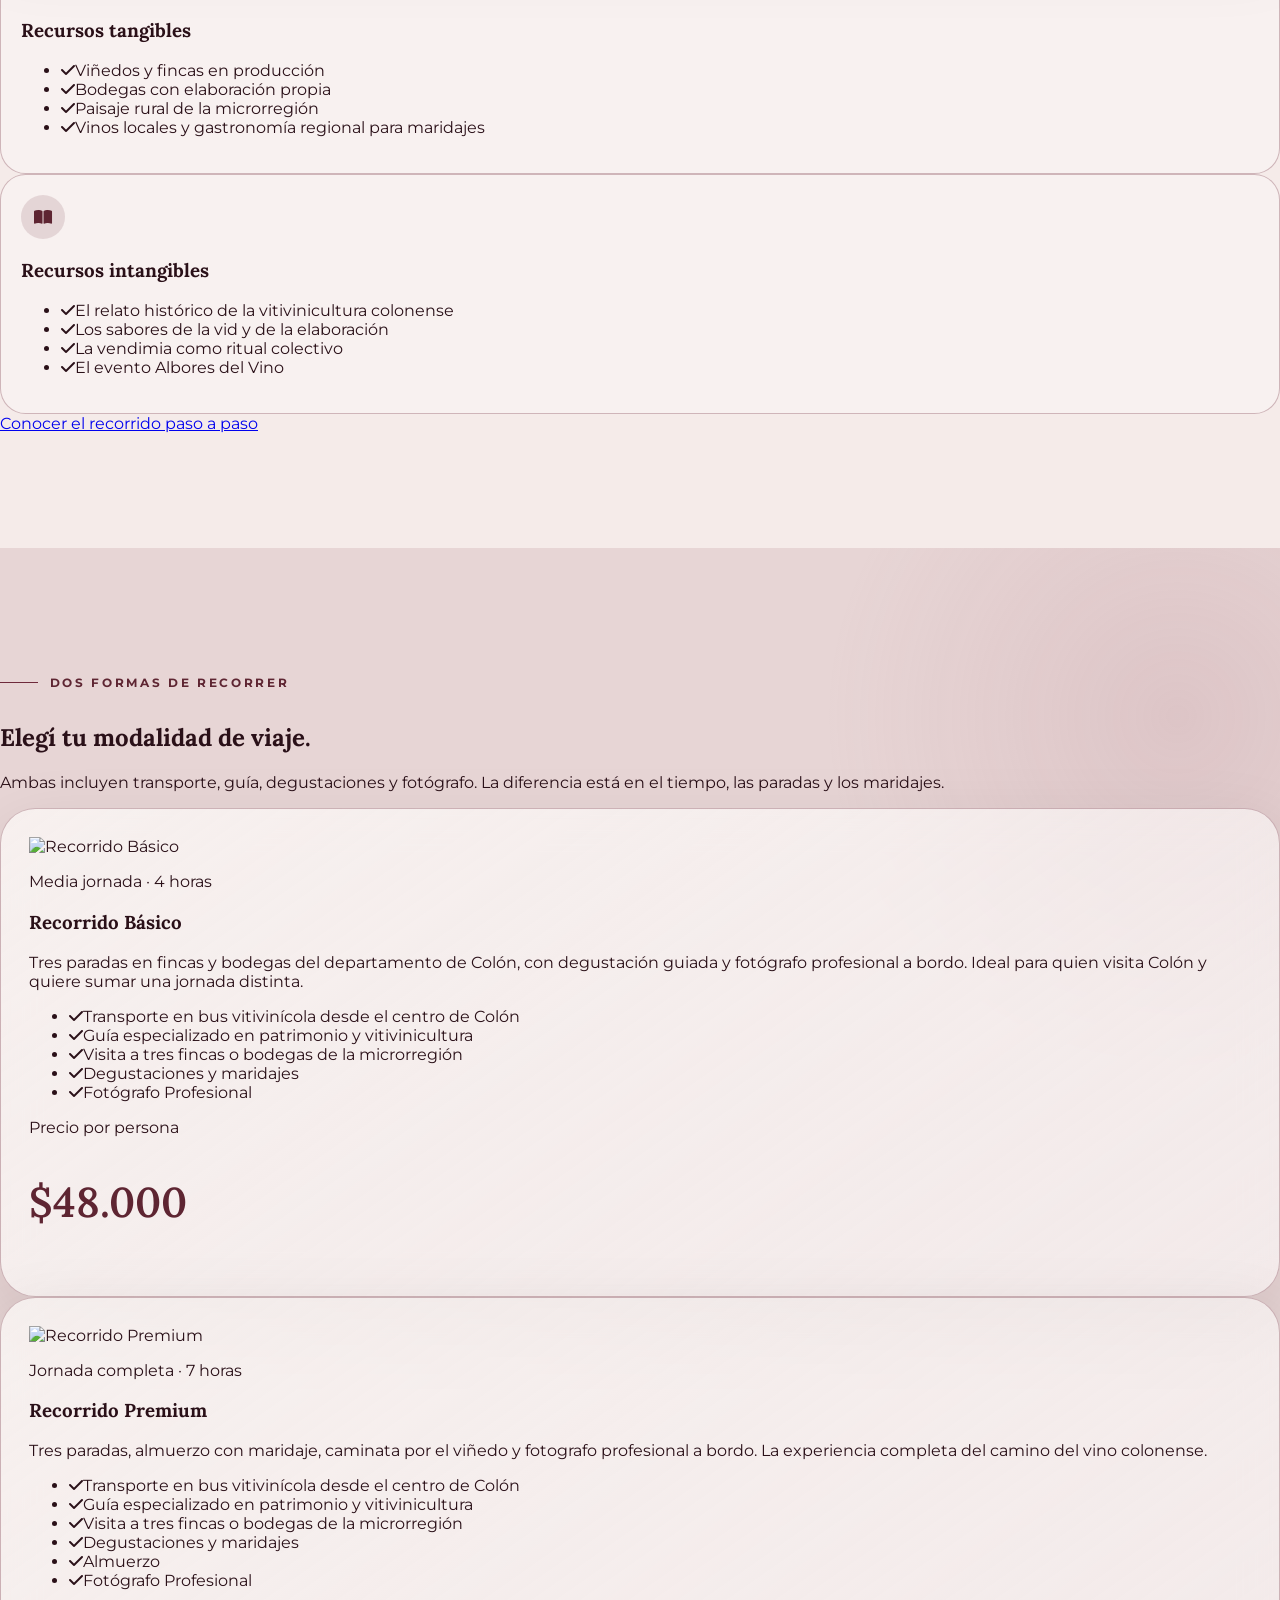
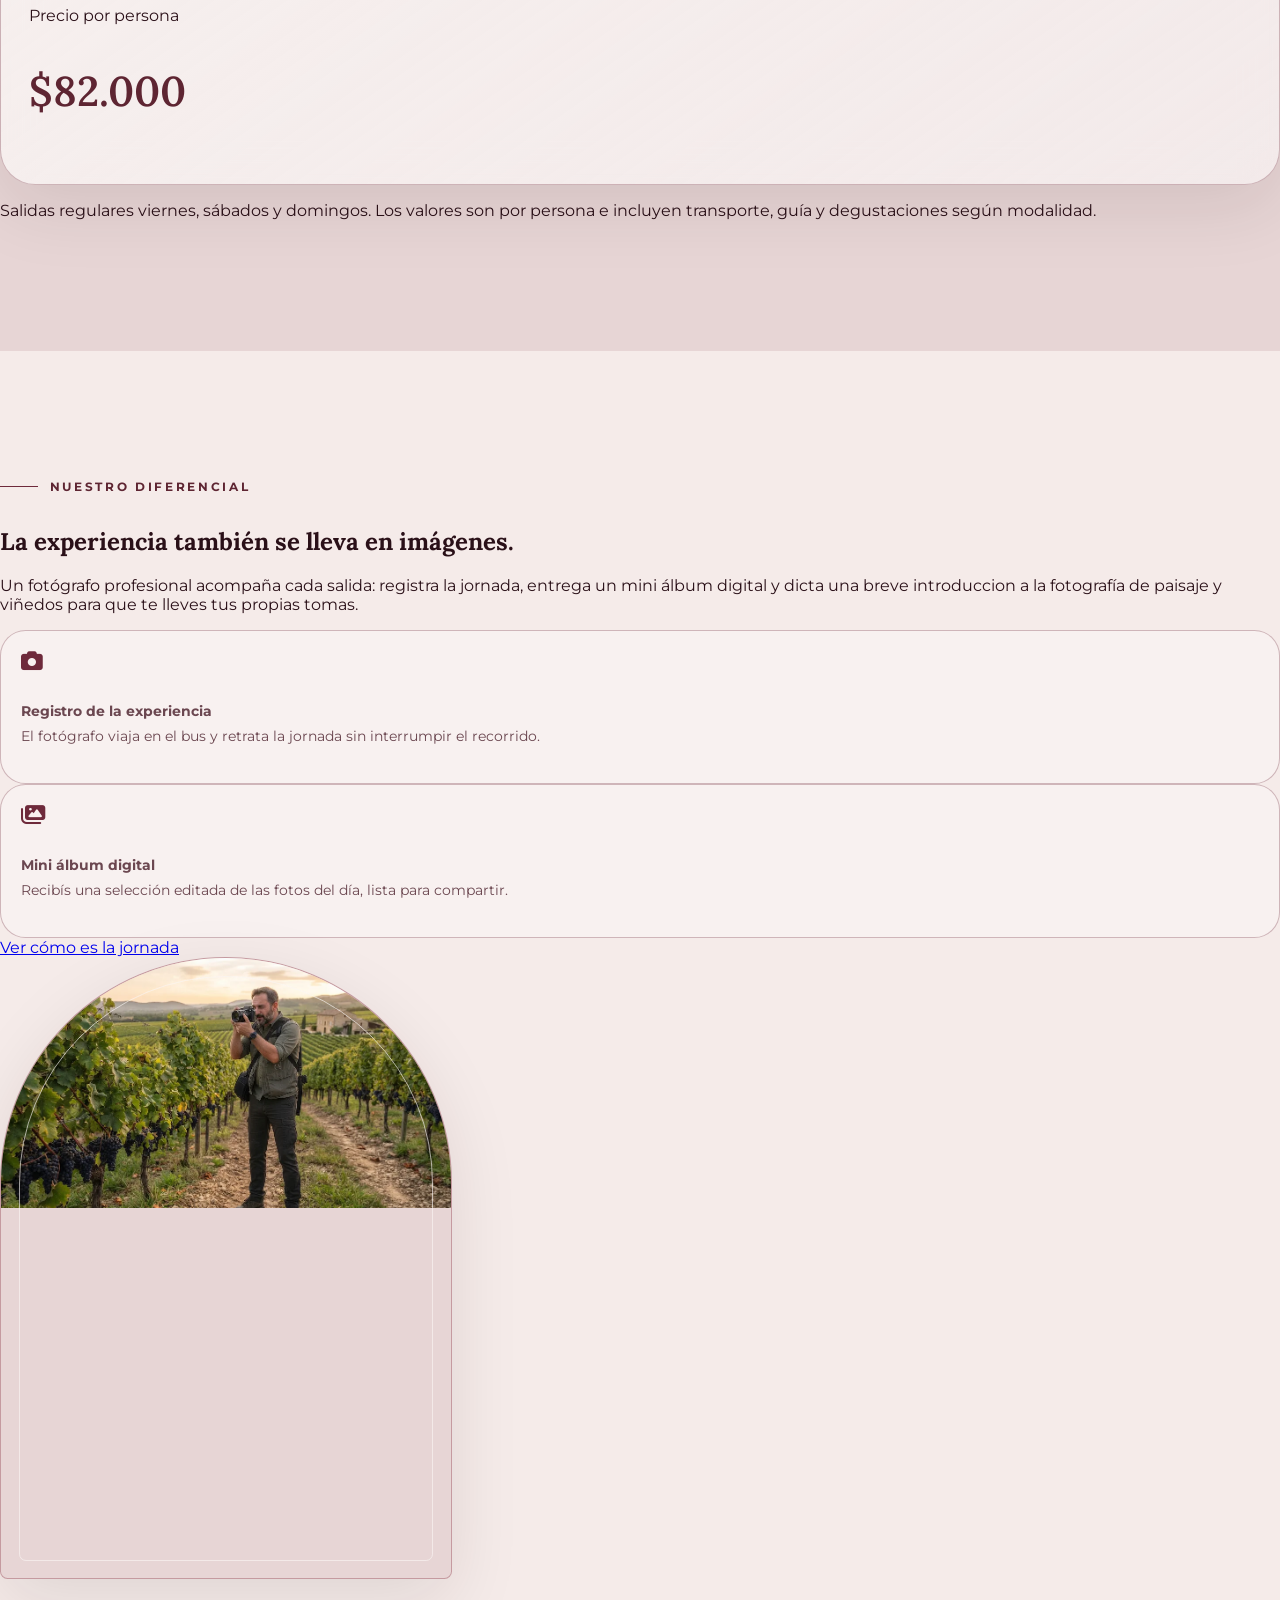
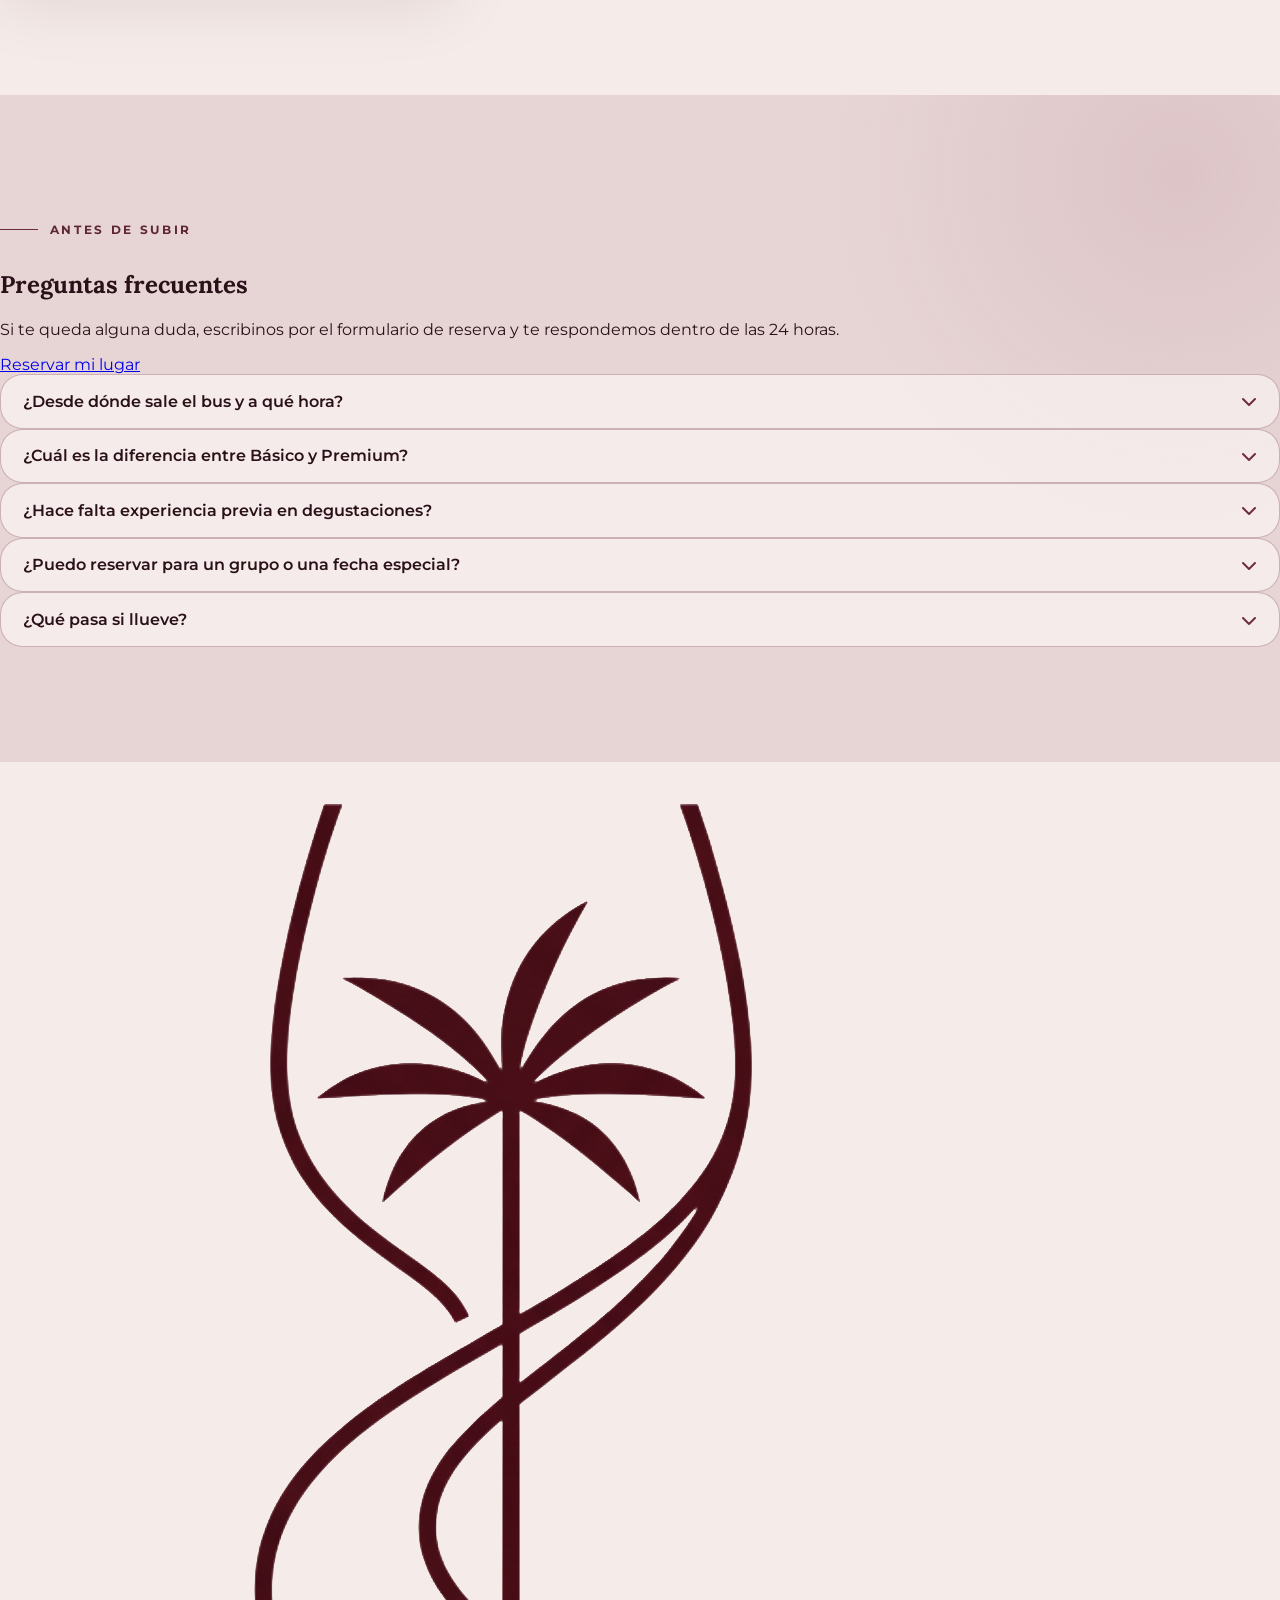
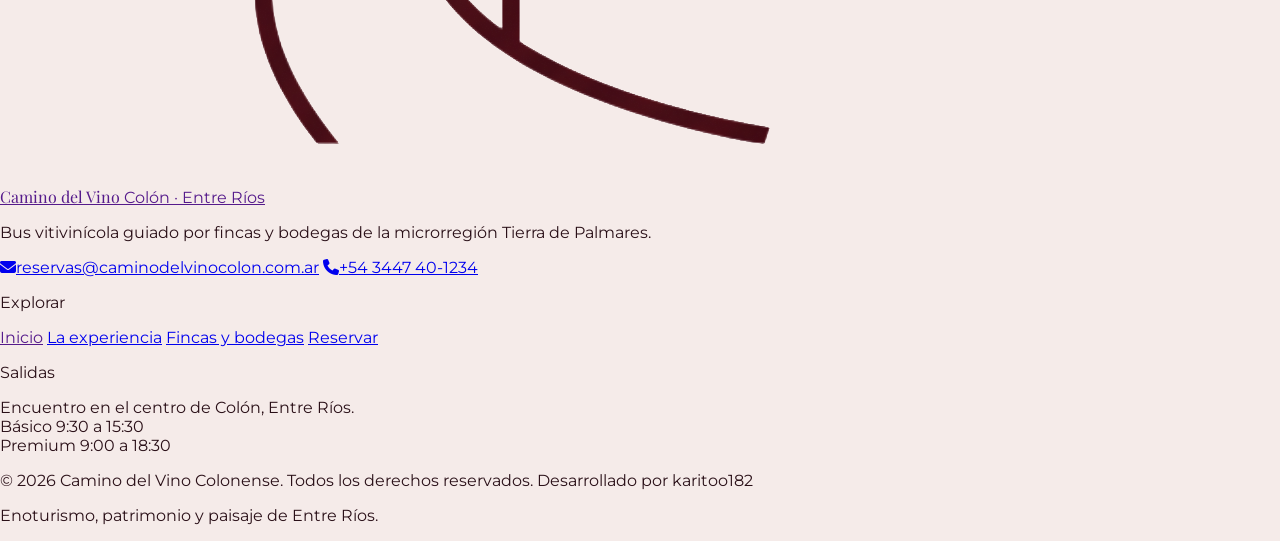
==== commit 763c5d40: "Add files via upload" ====
--- a/VINO_COLON/index.html
+++ b/VINO_COLON/index.html
@@ -326,7 +326,7 @@
                 </details>
                             <details class="faq-item">
                     <summary><span>¿Cuál es la diferencia entre Básico y Premium?</span><i class="fa-solid fa-chevron-down text-sm"></i></summary>
-                    <div class="faq-body">El Básico es media jornada con tres paradas, degustación guiada y fotógrafo a bordo. El Premium suma un almuerzo con maridaje, caminata por viñedo y fotografía en el paisaje.</div>
+                    <div class="faq-body">El Básico es media jornada con tres paradas, degustación guiada y fotógrafo a bordo. El Premium es jornada completa y suma un almuerzo con maridaje, caminata por viñedo y fotografía en el paisaje.</div>
                 </details>
                             <details class="faq-item">
                     <summary><span>¿Hace falta experiencia previa en degustaciones?</span><i class="fa-solid fa-chevron-down text-sm"></i></summary>
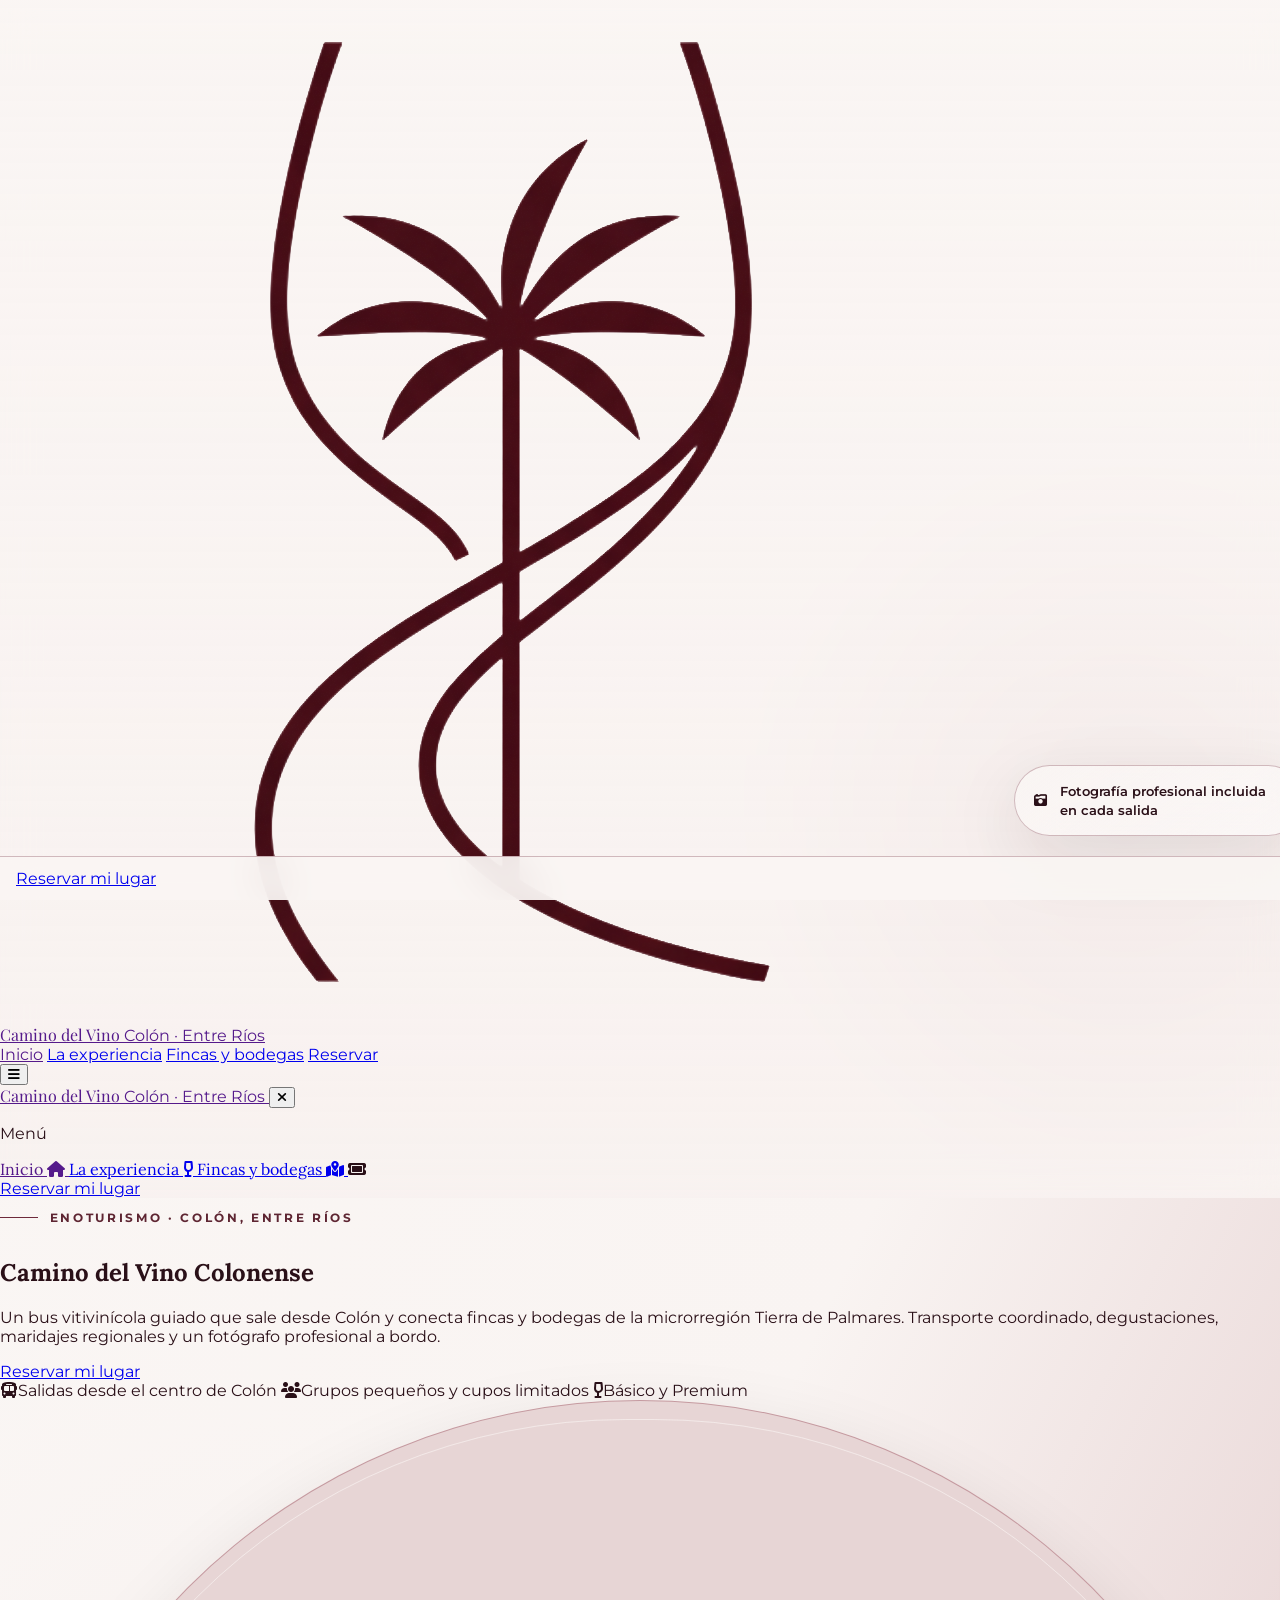
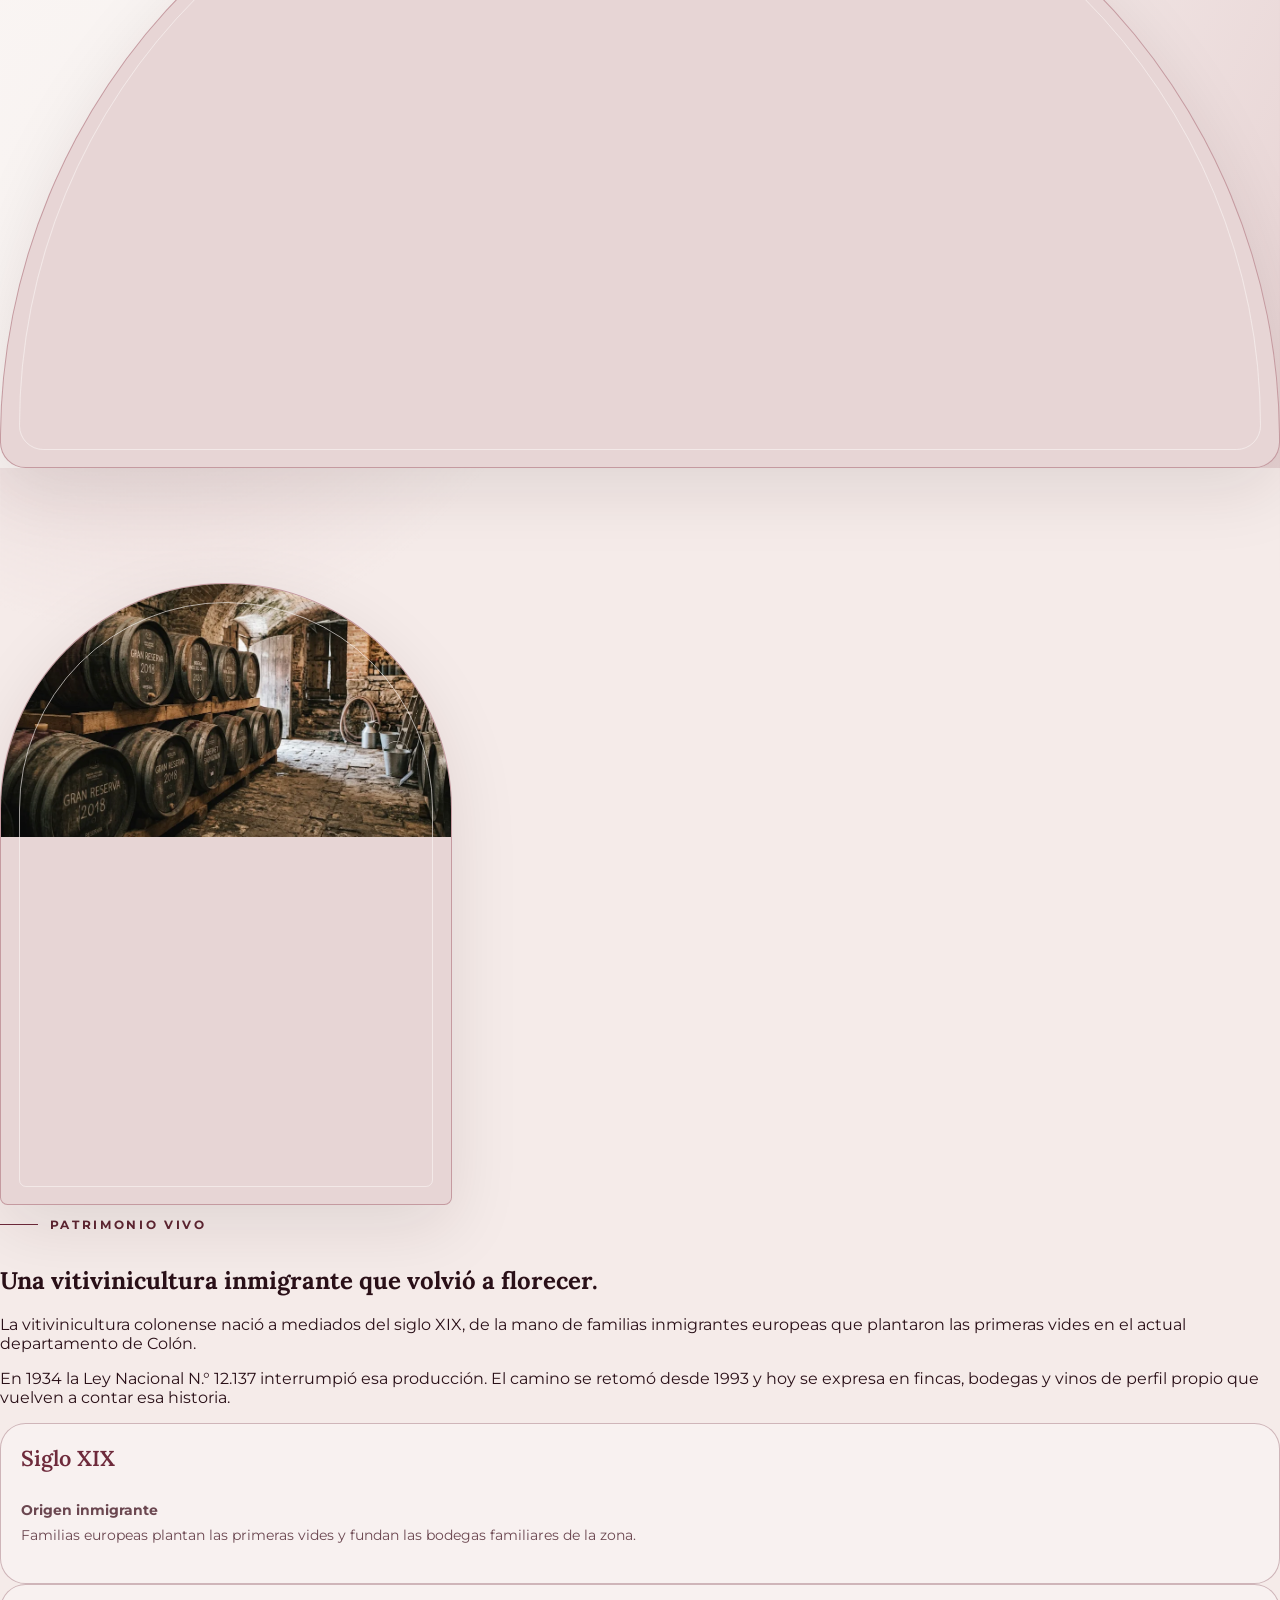
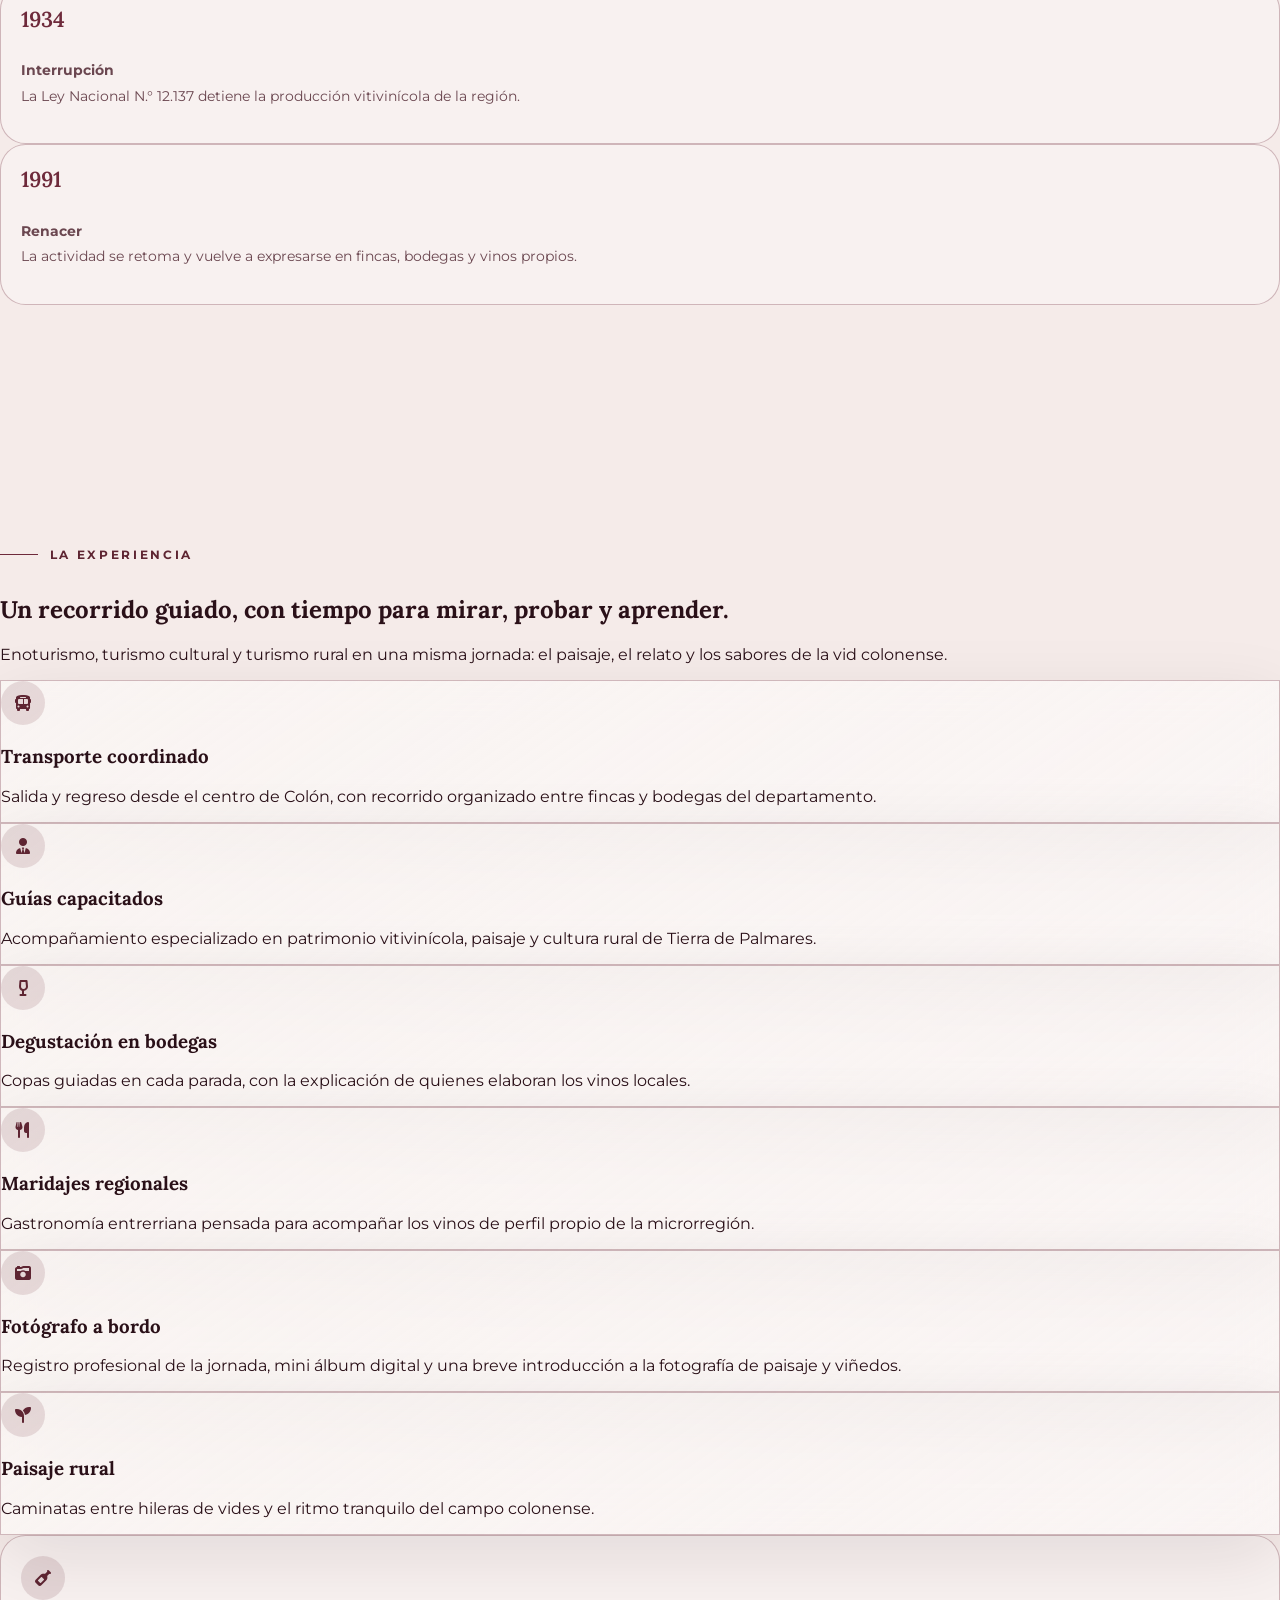
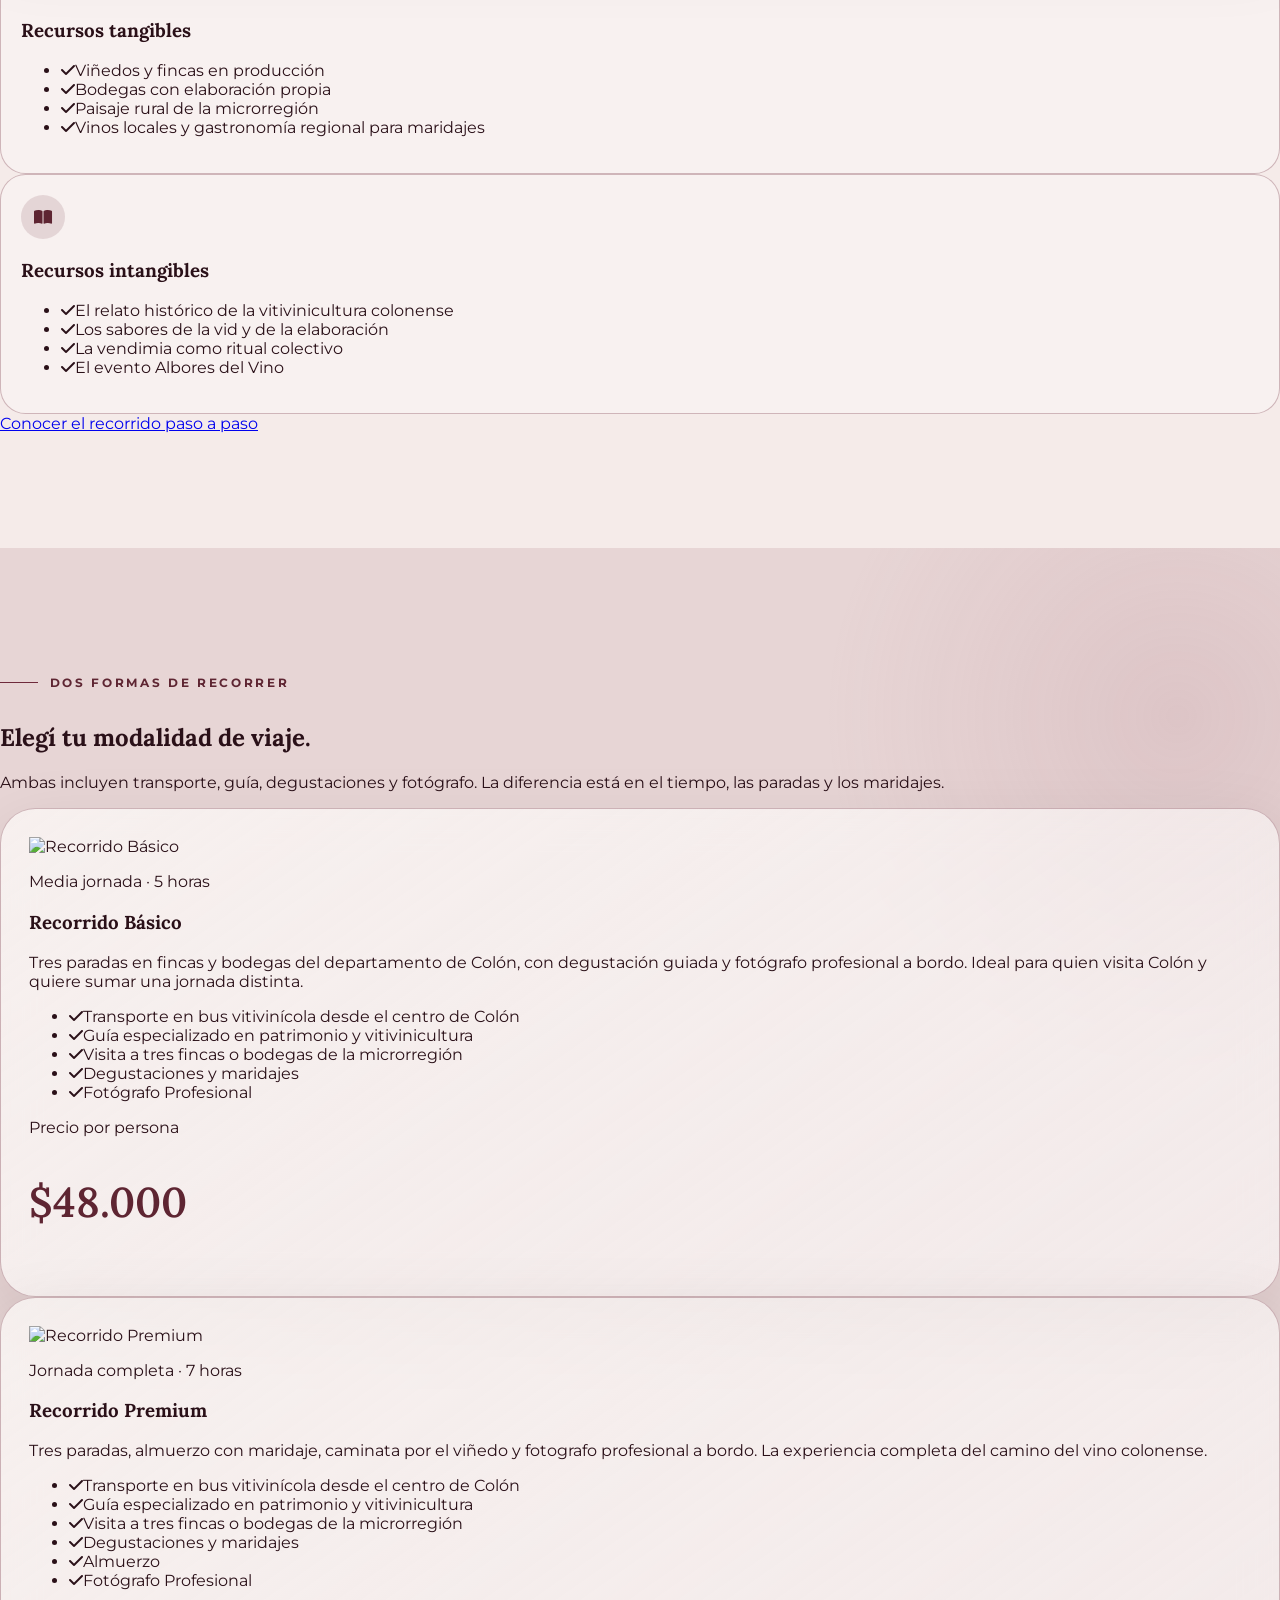
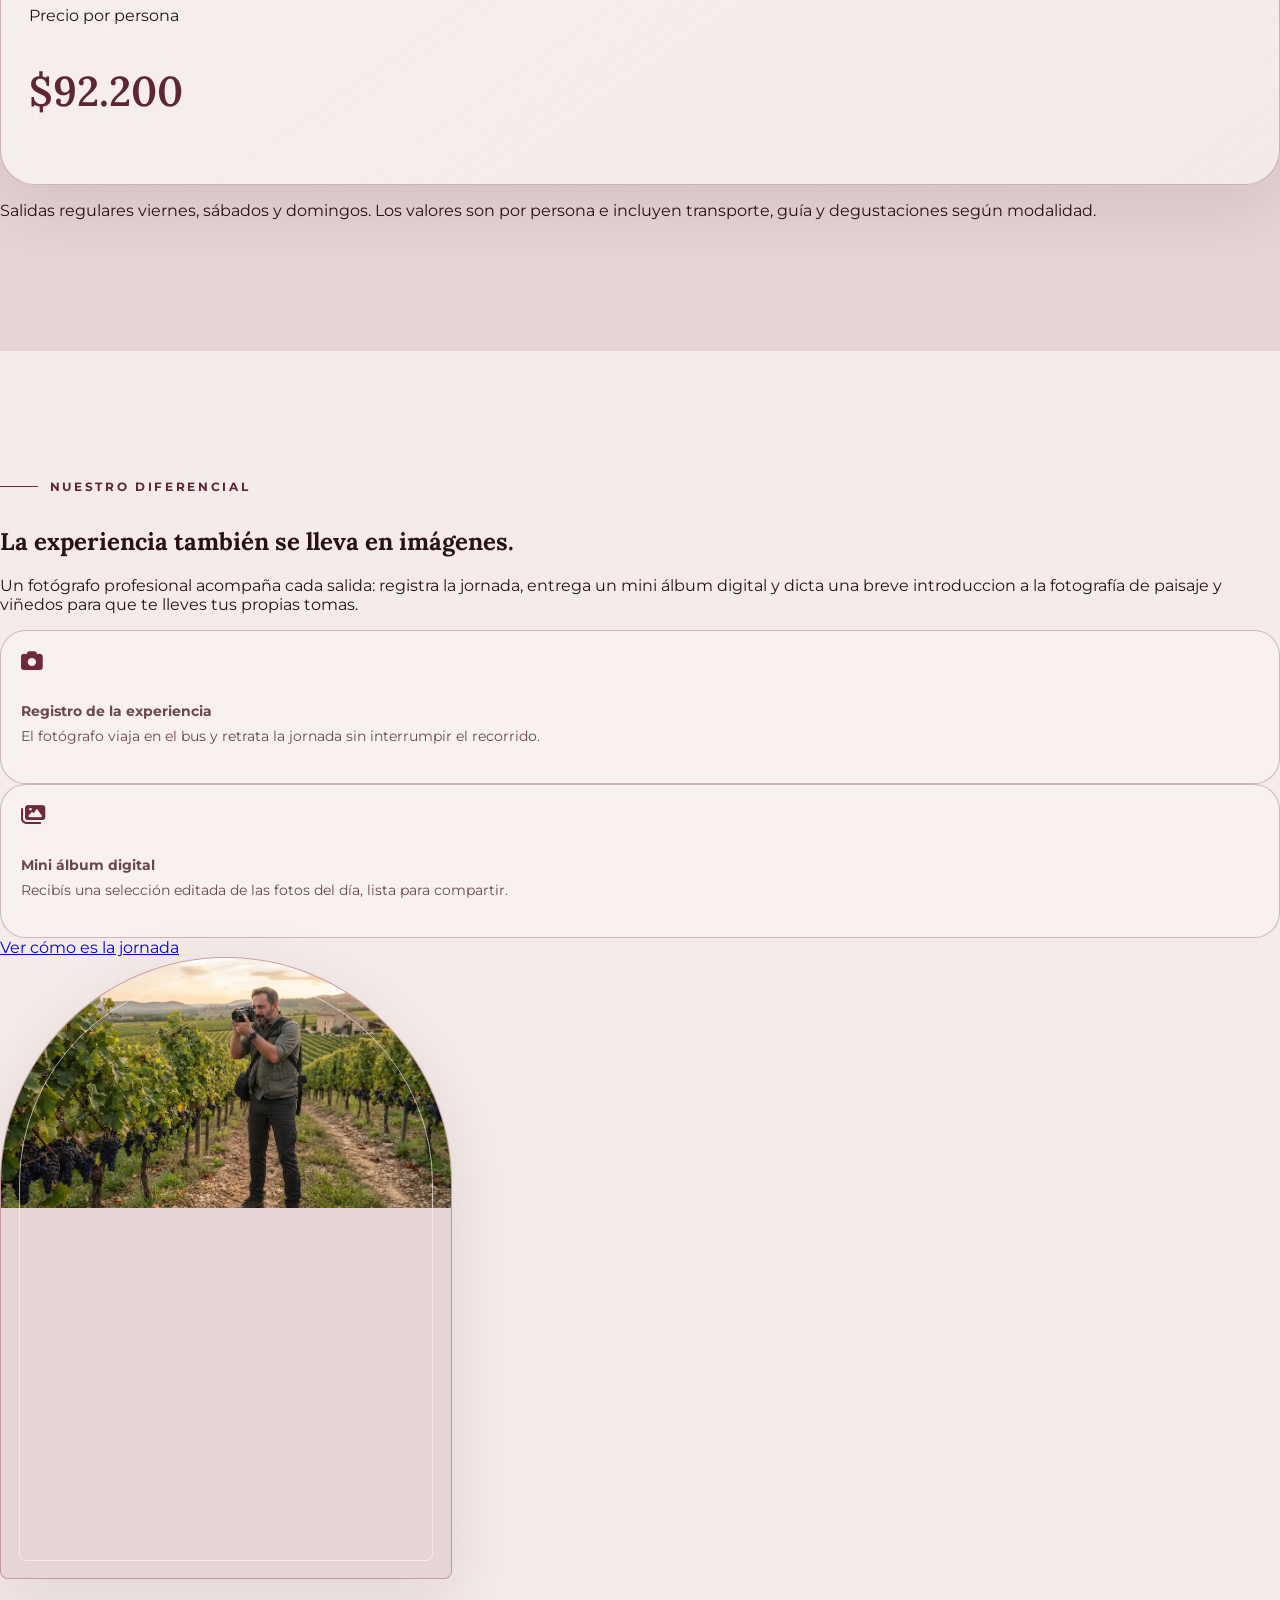
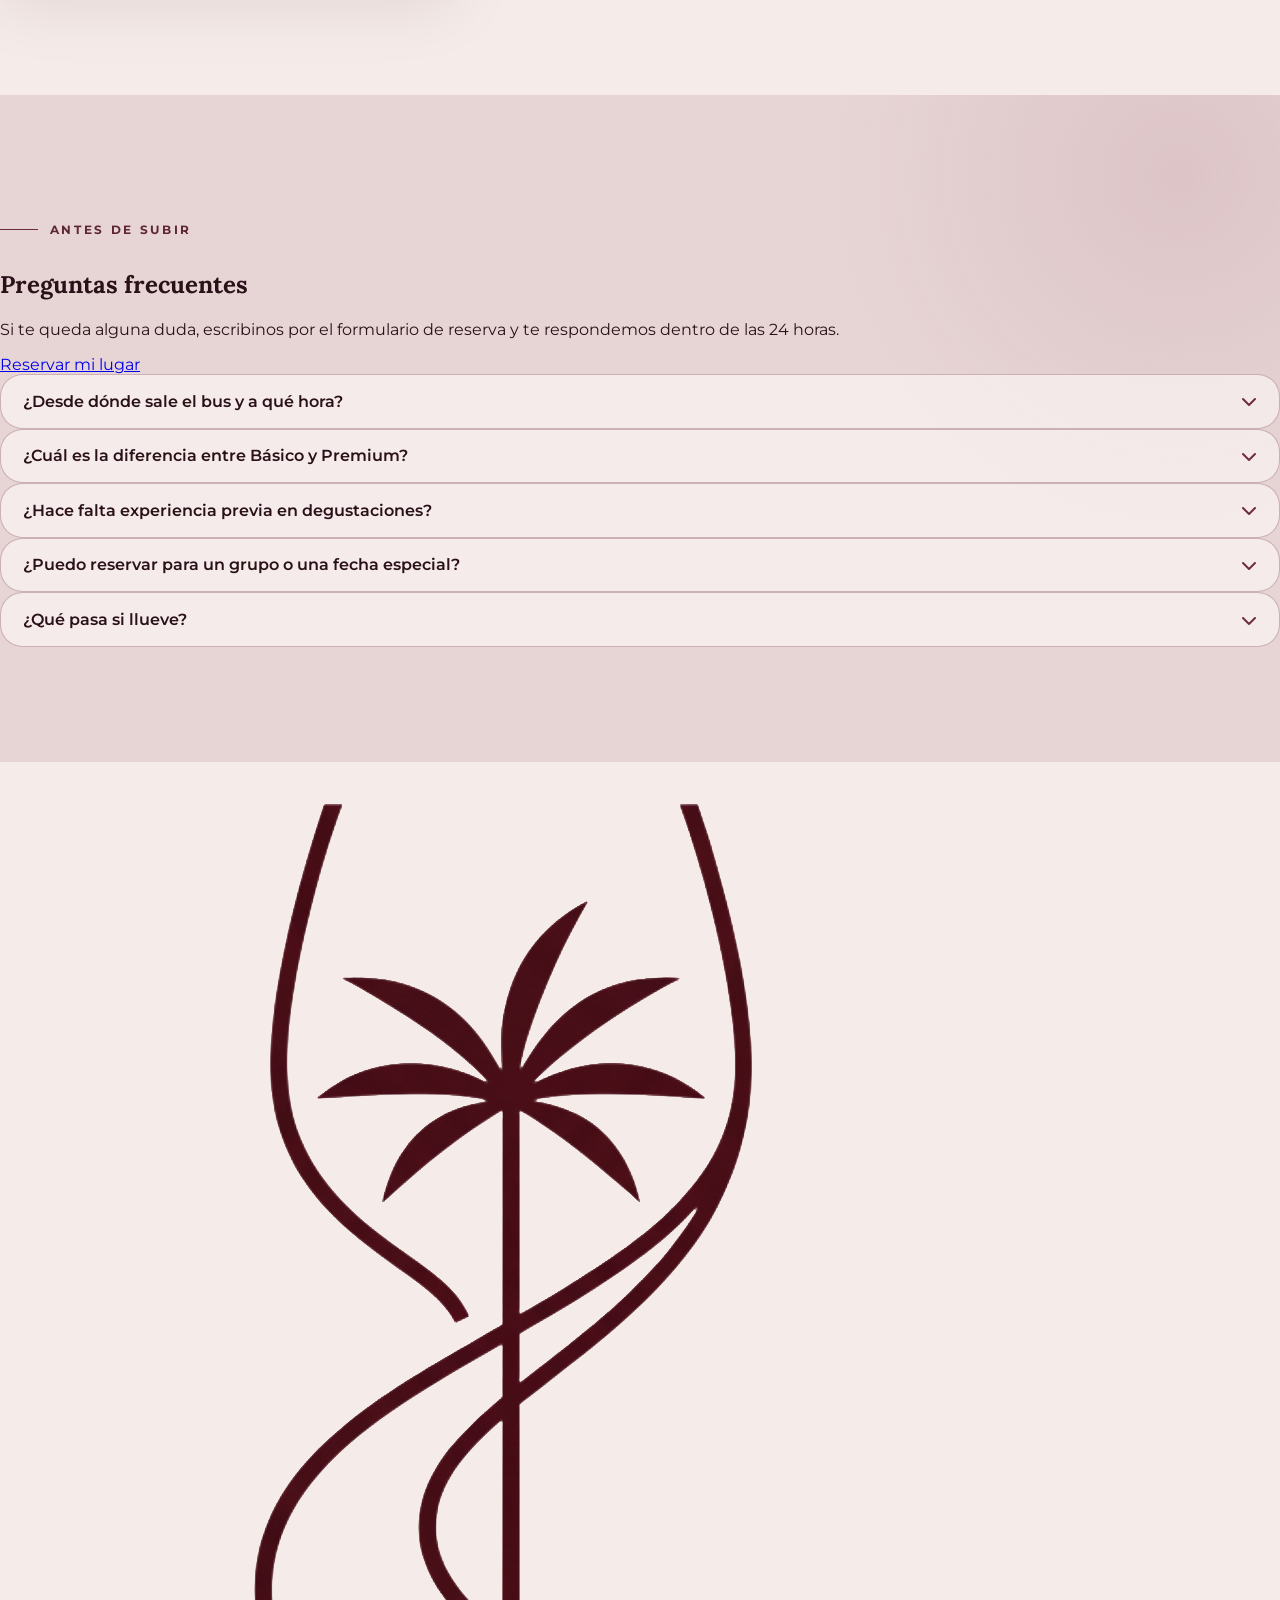
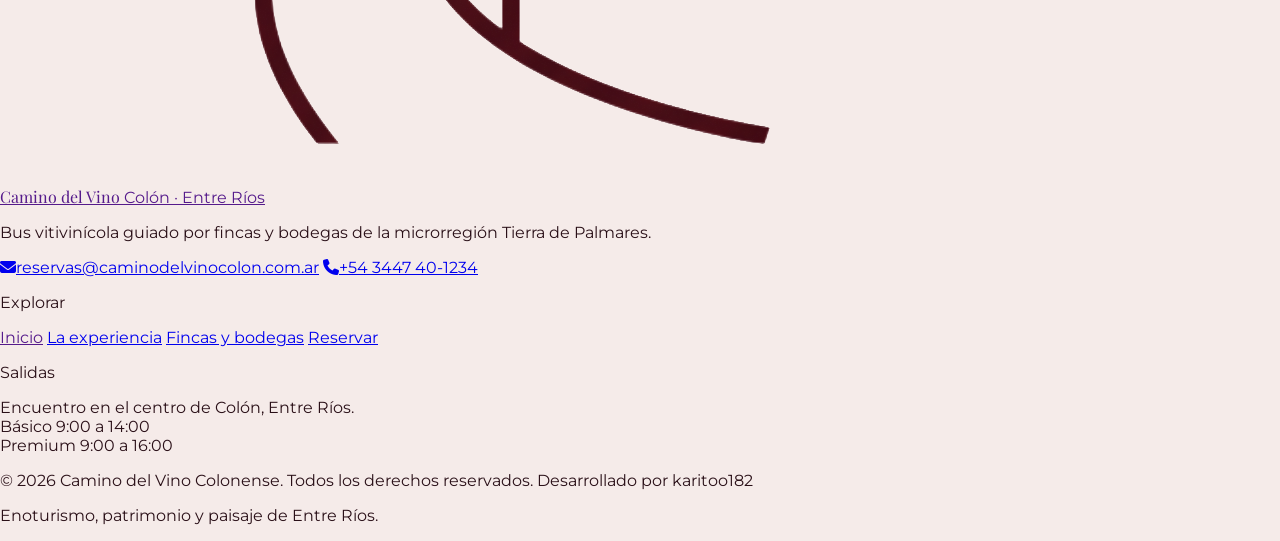
==== commit 230bbf24: "Add files via upload" ====
--- a/VINO_COLON/index.html
+++ b/VINO_COLON/index.html
@@ -245,7 +245,7 @@
                     <div class="mb-6 overflow-hidden rounded-[1.6rem]">
                         <img  alt="Recorrido Básico" class="aspect-[16/10] w-full object-cover transition-transform duration-500 hover:scale-105" src="https://files.cdn-files-a.com/admin/system_photos_stock/100_6af749c8a7212.jpg?ratio=16:9&amp;format=avif" srcset="https://files.cdn-files-a.com/admin/system_photos_stock/100_6af749c8a7212.jpg?ratio=16:9&amp;format=avif 100w, https://files.cdn-files-a.com/admin/system_photos_stock/400_6af749c8a7212.jpg?ratio=16:9&amp;format=avif 400w, https://files.cdn-files-a.com/admin/system_photos_stock/800_6af749c8a7212.jpg?ratio=16:9&amp;format=avif 800w, https://files.cdn-files-a.com/admin/system_photos_stock/1200_6af749c8a7212.jpg?ratio=16:9&amp;format=avif 1200w, https://files.cdn-files-a.com/admin/system_photos_stock/1600_6af749c8a7212.jpg?ratio=16:9&amp;format=avif 1600w, https://files.cdn-files-a.com/admin/system_photos_stock/2000_6af749c8a7212.jpg?ratio=16:9&amp;format=avif 2000w" loading="lazy" sizes="1px" data-sizes-auto="1">
                     </div>
-                    <p class="text-xs font-semibold uppercase tracking-[0.2em] text-[var(--sage-dark)]">Media jornada · 4 horas</p>
+                    <p class="text-xs font-semibold uppercase tracking-[0.2em] text-[var(--sage-dark)]">Media jornada · 5 horas</p>
                     <h3 class="mt-3 text-2xl font-semibold tracking-[-0.02em] text-[var(--text-color)]" style="font-family: var(--font-heading);">Recorrido Básico</h3>
                     <p class="mt-3 text-sm leading-7 text-[var(--text-muted)]">Tres paradas en fincas y bodegas del departamento de Colón, con degustación guiada y fotógrafo profesional a bordo. Ideal para quien visita Colón y quiere sumar una jornada distinta.</p>
                                     <ul class="mt-5 grid gap-2">
@@ -256,7 +256,7 @@
                                                                                                 <li class="flex items-start gap-2 text-sm leading-6 text-[var(--text-muted)]"><i class="fa-solid fa-check mt-1 text-xs text-[var(--accent-color)]"></i><span>Fotógrafo Profesional </span></li>                                                                                                                                                       </ul>
                                     <div class="mt-auto pt-7">
                         <p class="text-xs font-semibold uppercase tracking-[0.18em] text-[var(--text-muted)]">Precio por persona</p>
-                        <p class="modality-price mt-2" data-mc-price="48000"> 
+                        <p class="modality-price mt-2" data-mc-price="55400"> 
     $48.000</p>
                     </div>
                 </article>
@@ -278,7 +278,7 @@
                                                                                                                                                                                                                                                 </ul>
                                     <div class="mt-auto pt-7">
                         <p class="text-xs font-semibold uppercase tracking-[0.18em] text-[var(--text-muted)]">Precio por persona</p>
-                        <p class="modality-price mt-2" data-mc-price="82000">$82.000</p>
+                        <p class="modality-price mt-2" data-mc-price="92200">$92.200</p>
                     </div>
                 </article>
                         </div>
@@ -322,7 +322,7 @@
                     <div class="grid gap-3">
                             <details class="faq-item">
                     <summary><span>¿Desde dónde sale el bus y a qué hora?</span><i class="fa-solid fa-chevron-down text-sm"></i></summary>
-                    <div class="faq-body">La salida es desde el centro de Colón, en un punto de encuentro que confirmamos por correo al reservar. El Básico parte a las 9:30 y el Premium a las 9:00.</div>
+                    <div class="faq-body">La salida es desde el centro de Colón, en un punto de encuentro que confirmamos por correo al reservar. Las salidas parten a las 9:00.</div>
                 </details>
                             <details class="faq-item">
                     <summary><span>¿Cuál es la diferencia entre Básico y Premium?</span><i class="fa-solid fa-chevron-down text-sm"></i></summary>
@@ -374,7 +374,7 @@
                 </div>
                 <div class="text-center lg:text-left">
                     <p class="text-sm font-semibold uppercase tracking-[0.22em]">Salidas</p>
-                    <p class="mt-4 text-sm leading-7 text-[var(--text-muted)]">Encuentro en el centro de Colón, Entre Ríos.<br>Básico 9:30 a 15:30<br>Premium 9:00 a 18:30</p>
+                    <p class="mt-4 text-sm leading-7 text-[var(--text-muted)]">Encuentro en el centro de Colón, Entre Ríos.<br>Básico 9:00 a 14:00<br>Premium 9:00 a 16:00</p>
                 </div>
             </div>
 
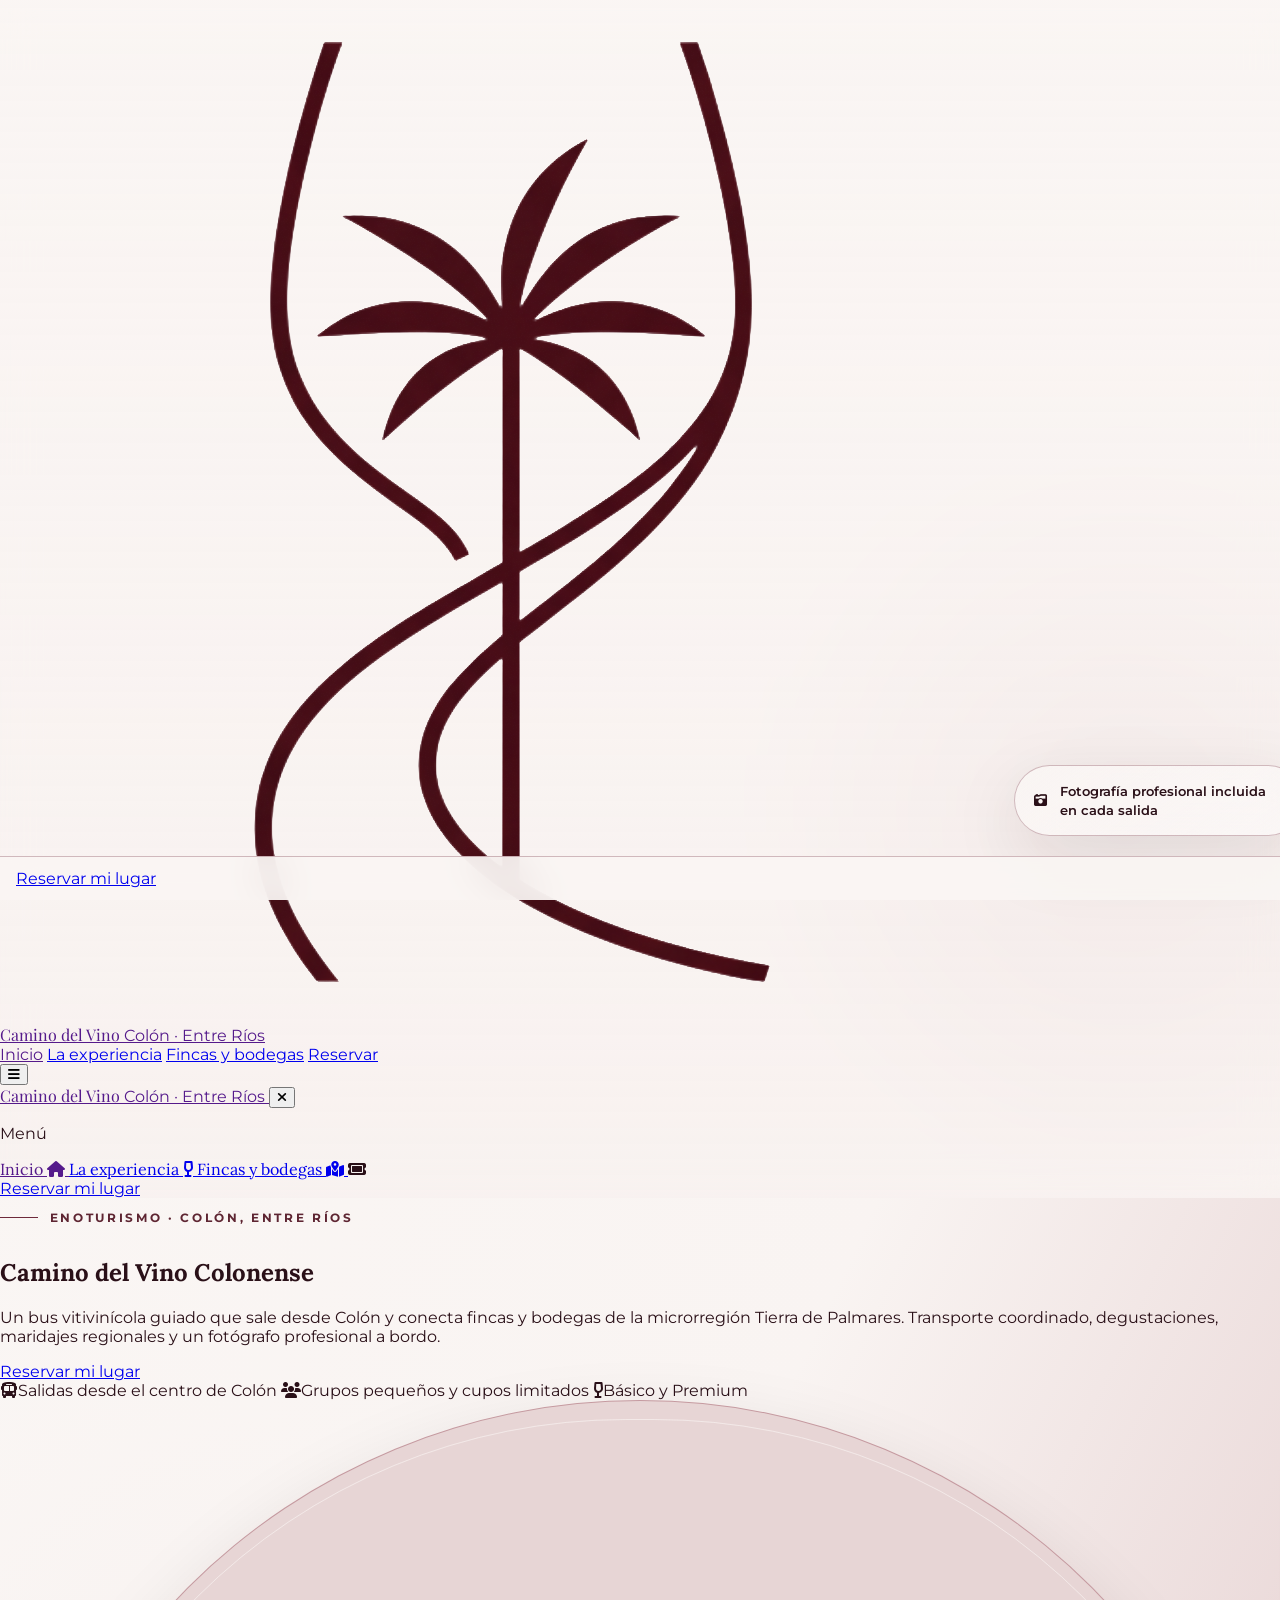
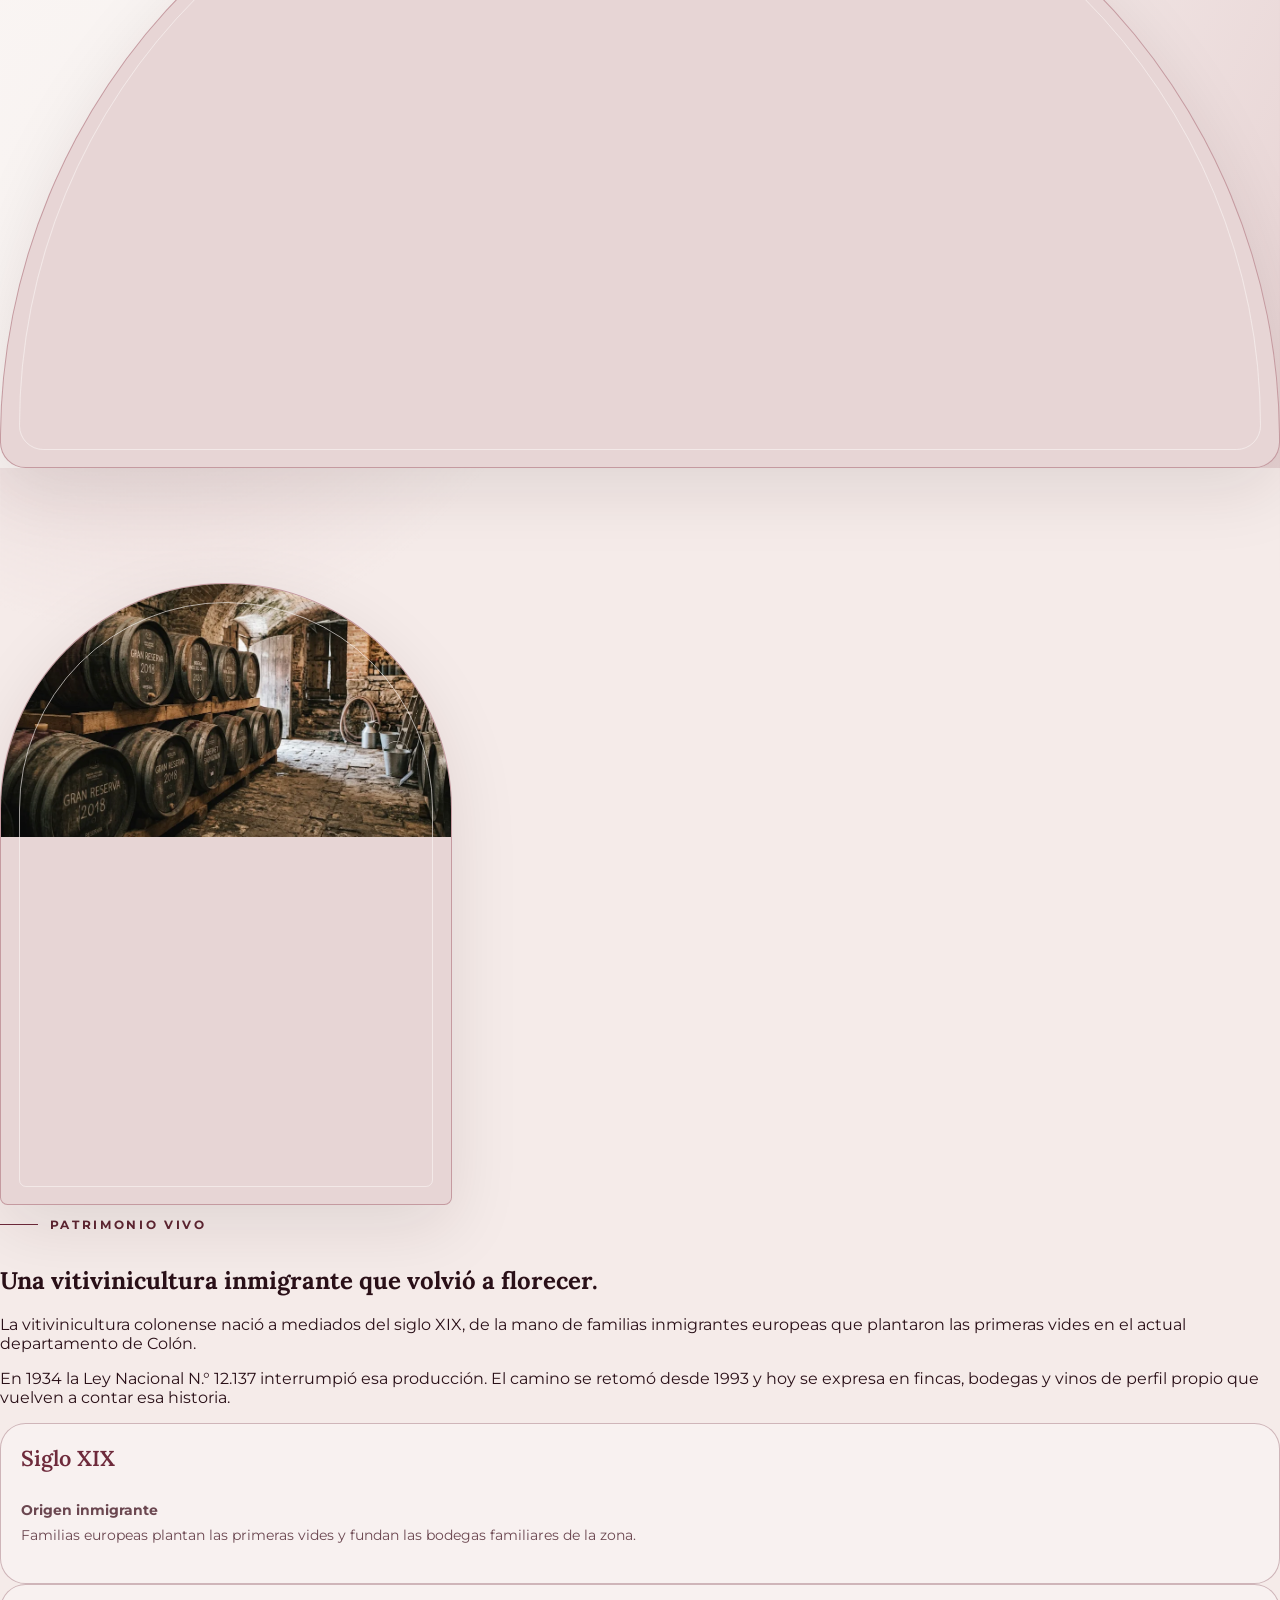
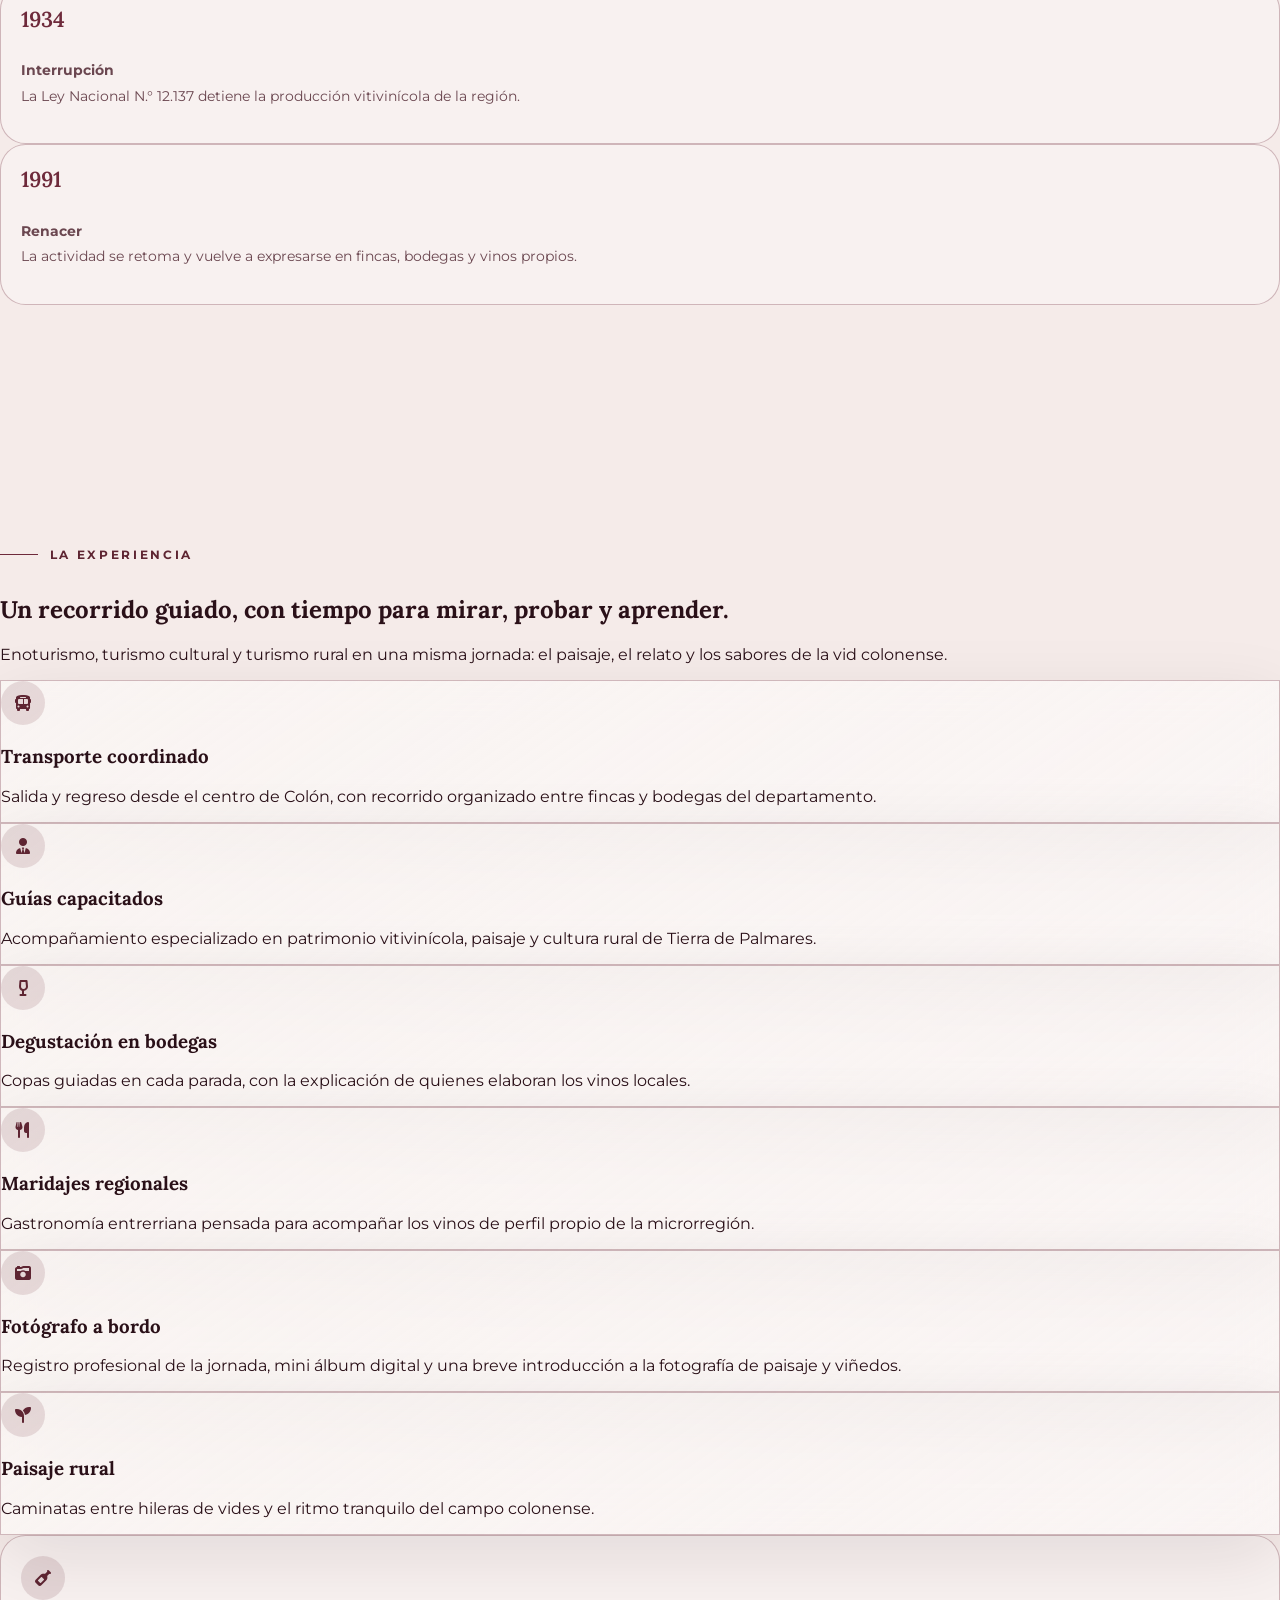
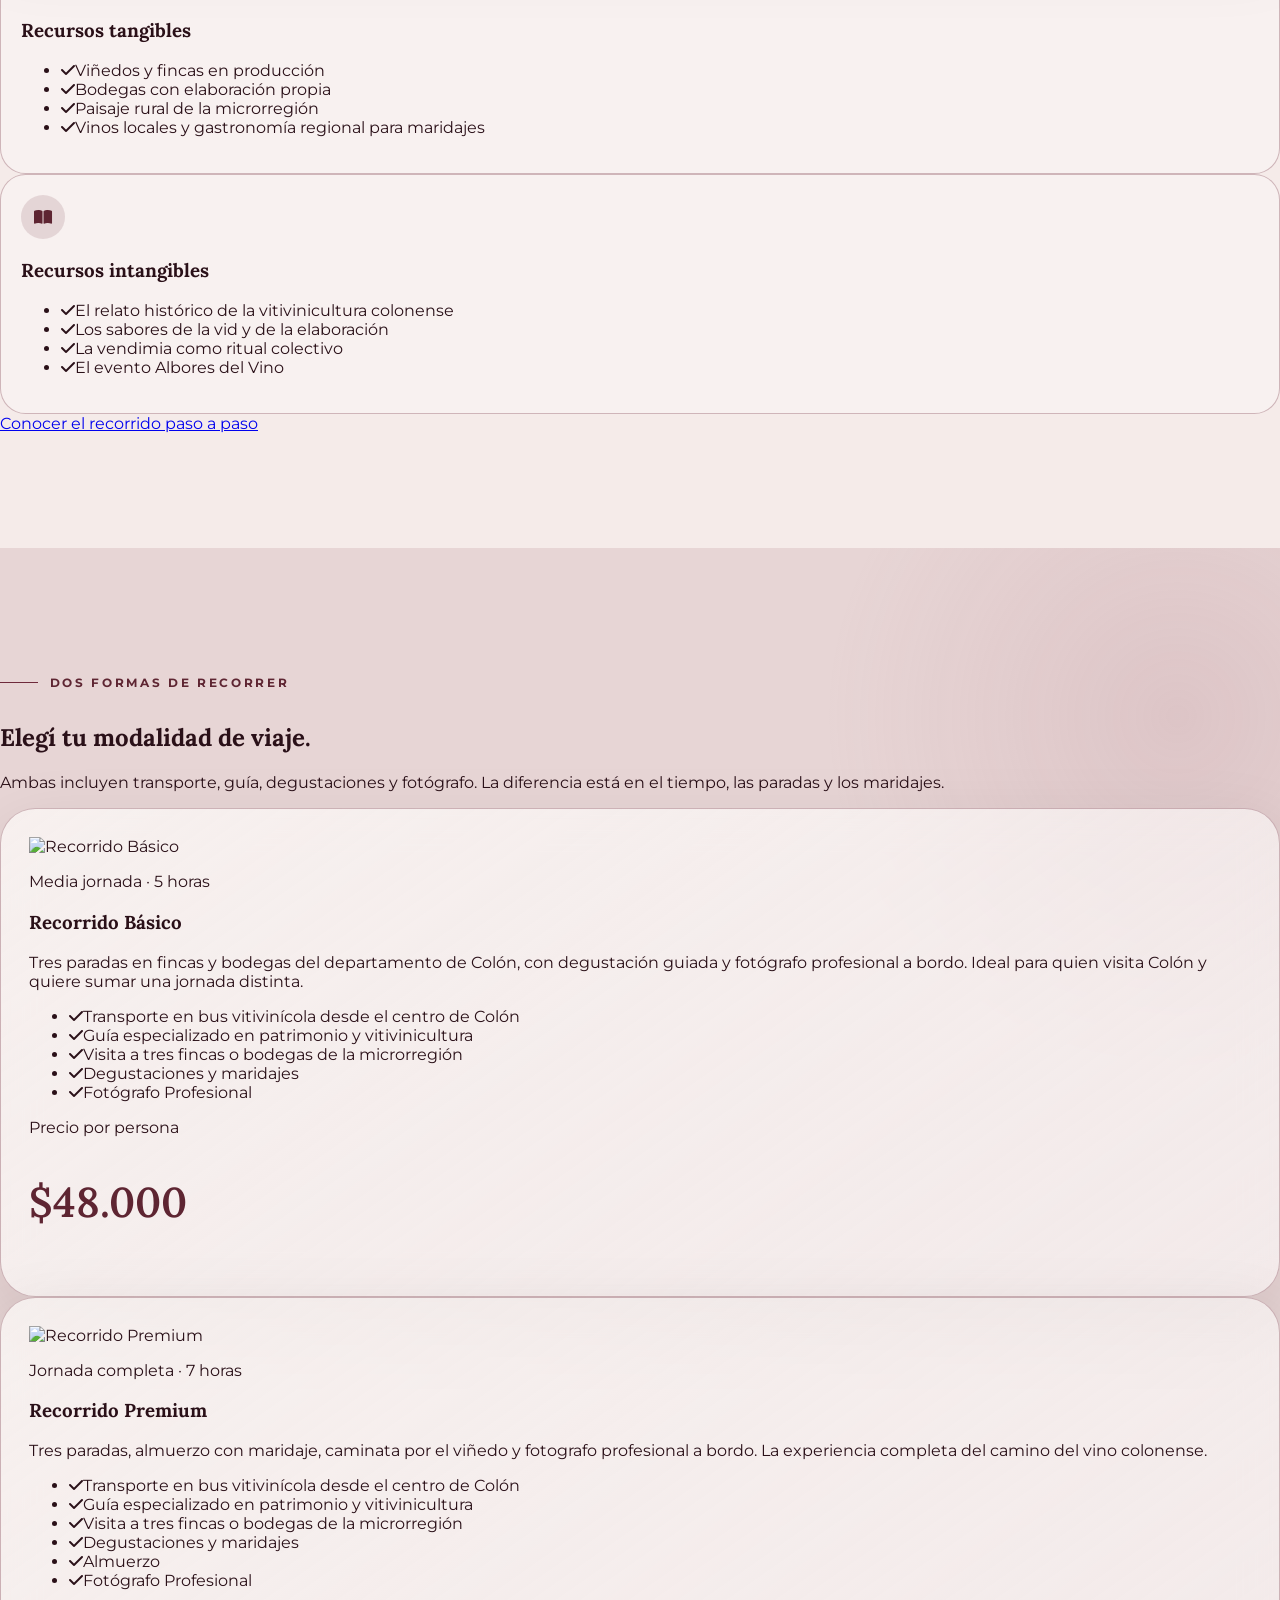
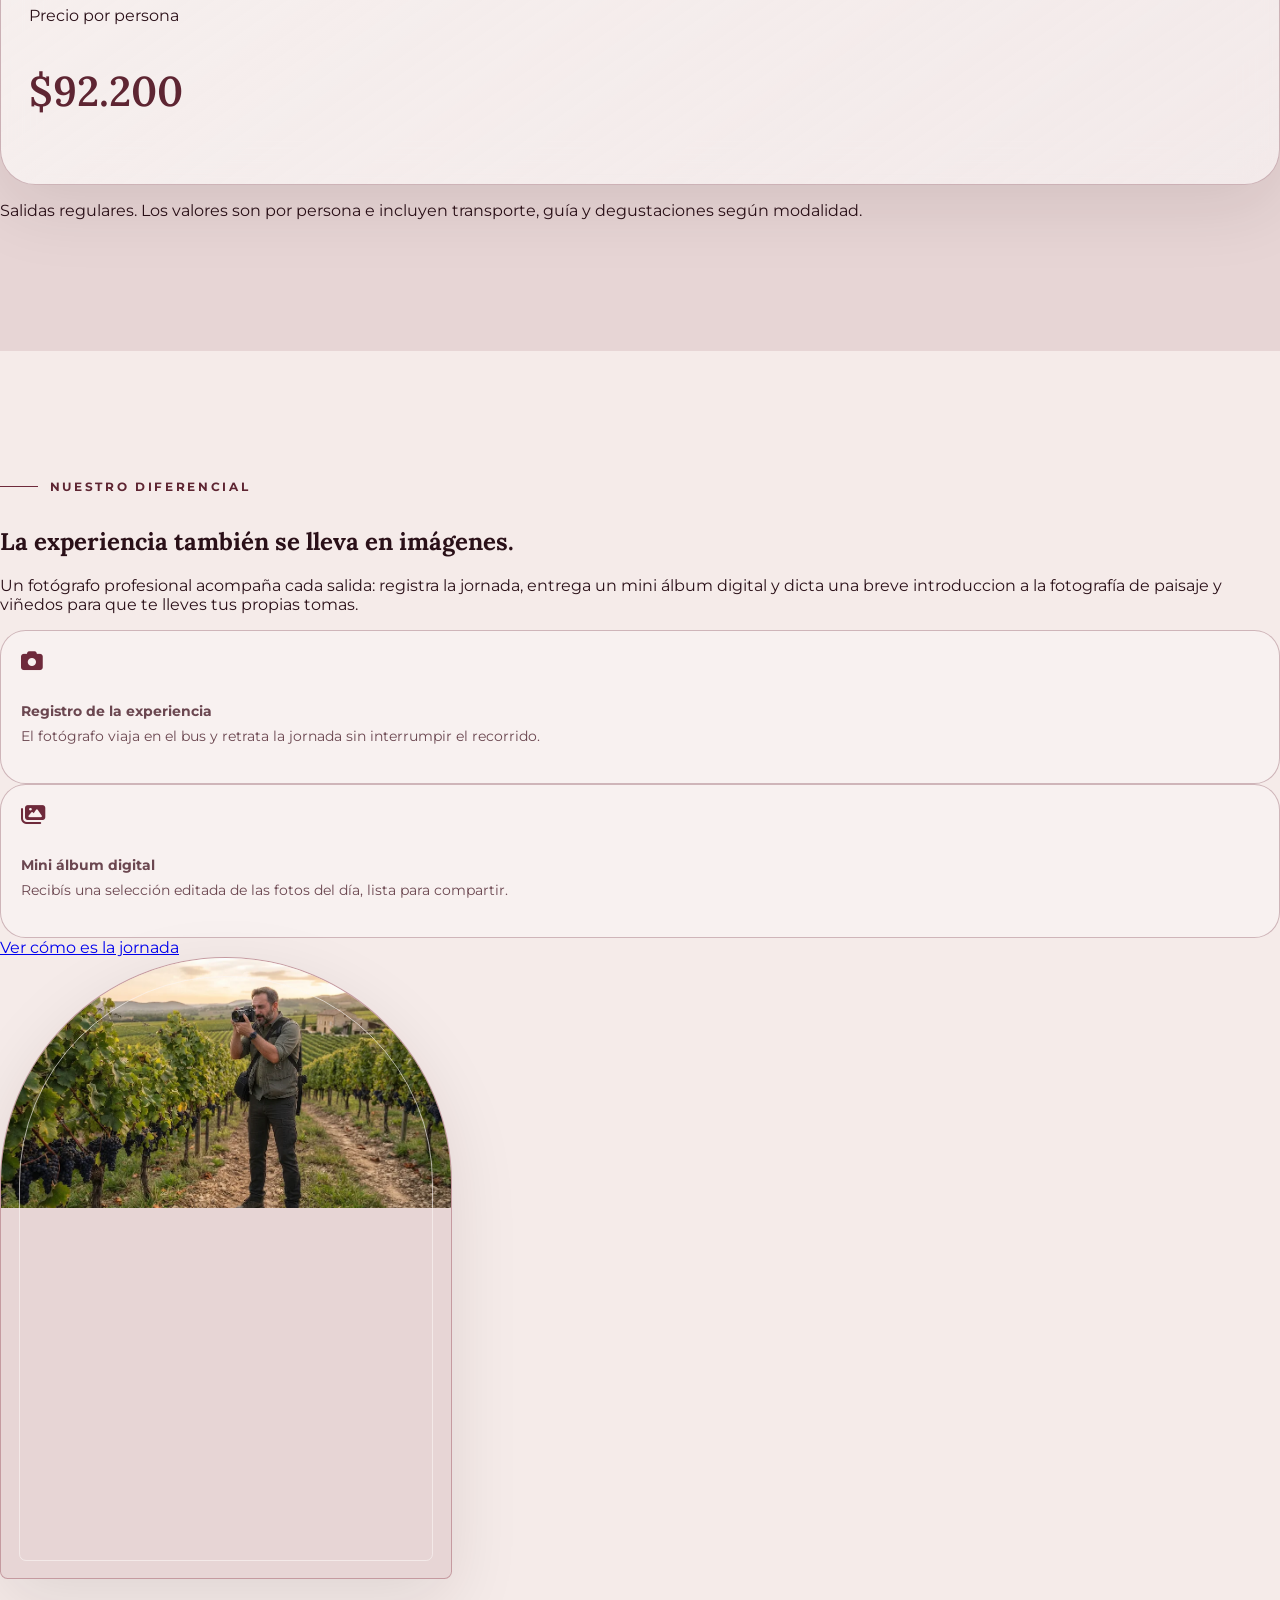
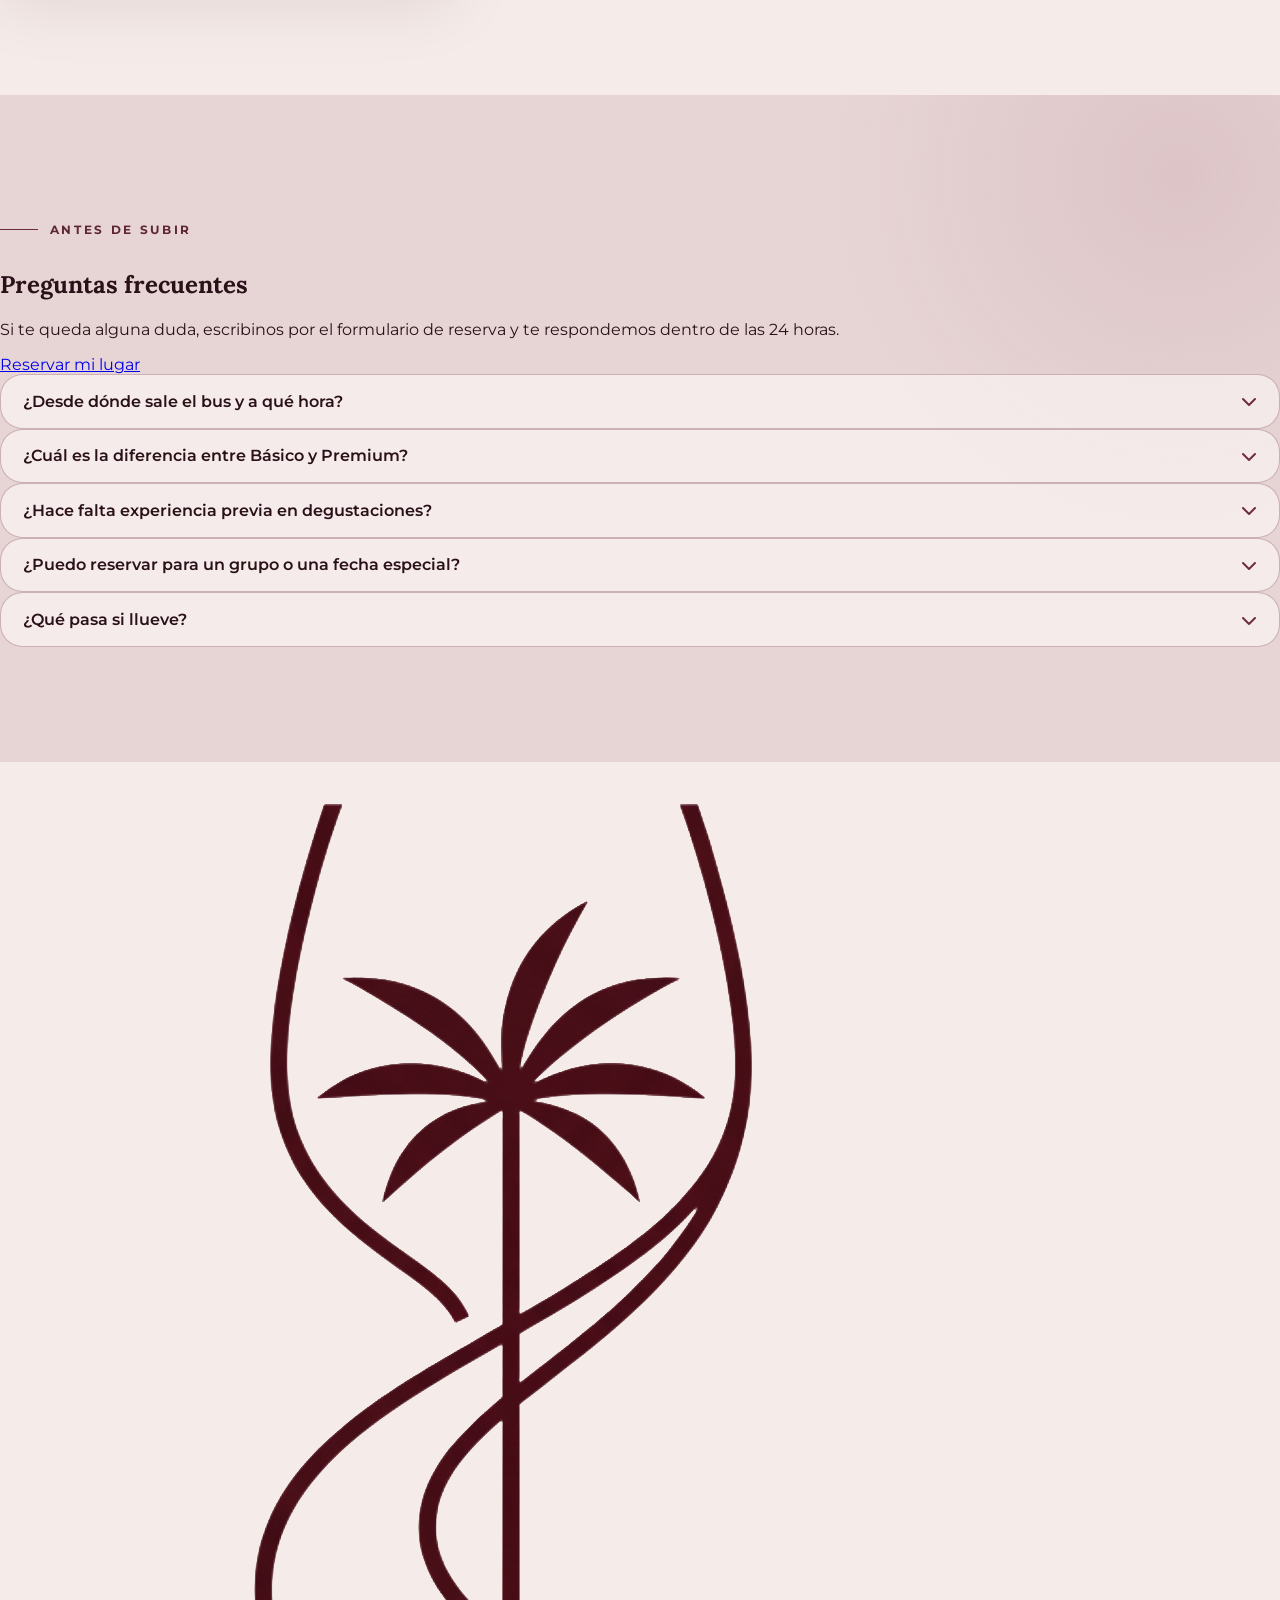
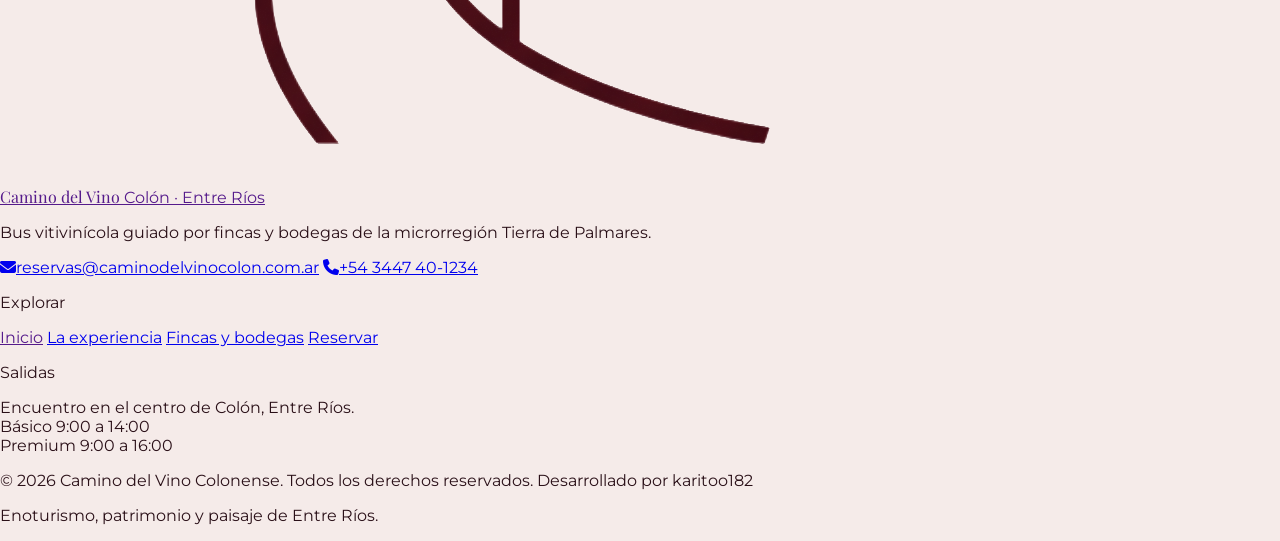
==== commit 2903ed5b: "Add files via upload" ====
--- a/VINO_COLON/index.html
+++ b/VINO_COLON/index.html
@@ -282,7 +282,7 @@
                     </div>
                 </article>
                         </div>
-            <p class="mt-6 max-w-3xl text-sm leading-6 text-[var(--text-muted)]">Salidas regulares viernes, sábados y domingos. Los valores son por persona e incluyen transporte, guía y degustaciones según modalidad.</p>
+            <p class="mt-6 max-w-3xl text-sm leading-6 text-[var(--text-muted)]">Salidas regulares. Los valores son por persona e incluyen transporte, guía y degustaciones según modalidad.</p>
         </div>
     </section><!-- /twig-include:sections/index.modalidades.html -->
             <!-- twig-include:sections/index.fotografia.html --><!-- Explain: Homepage section focused on the professional photography included in the tour. -->
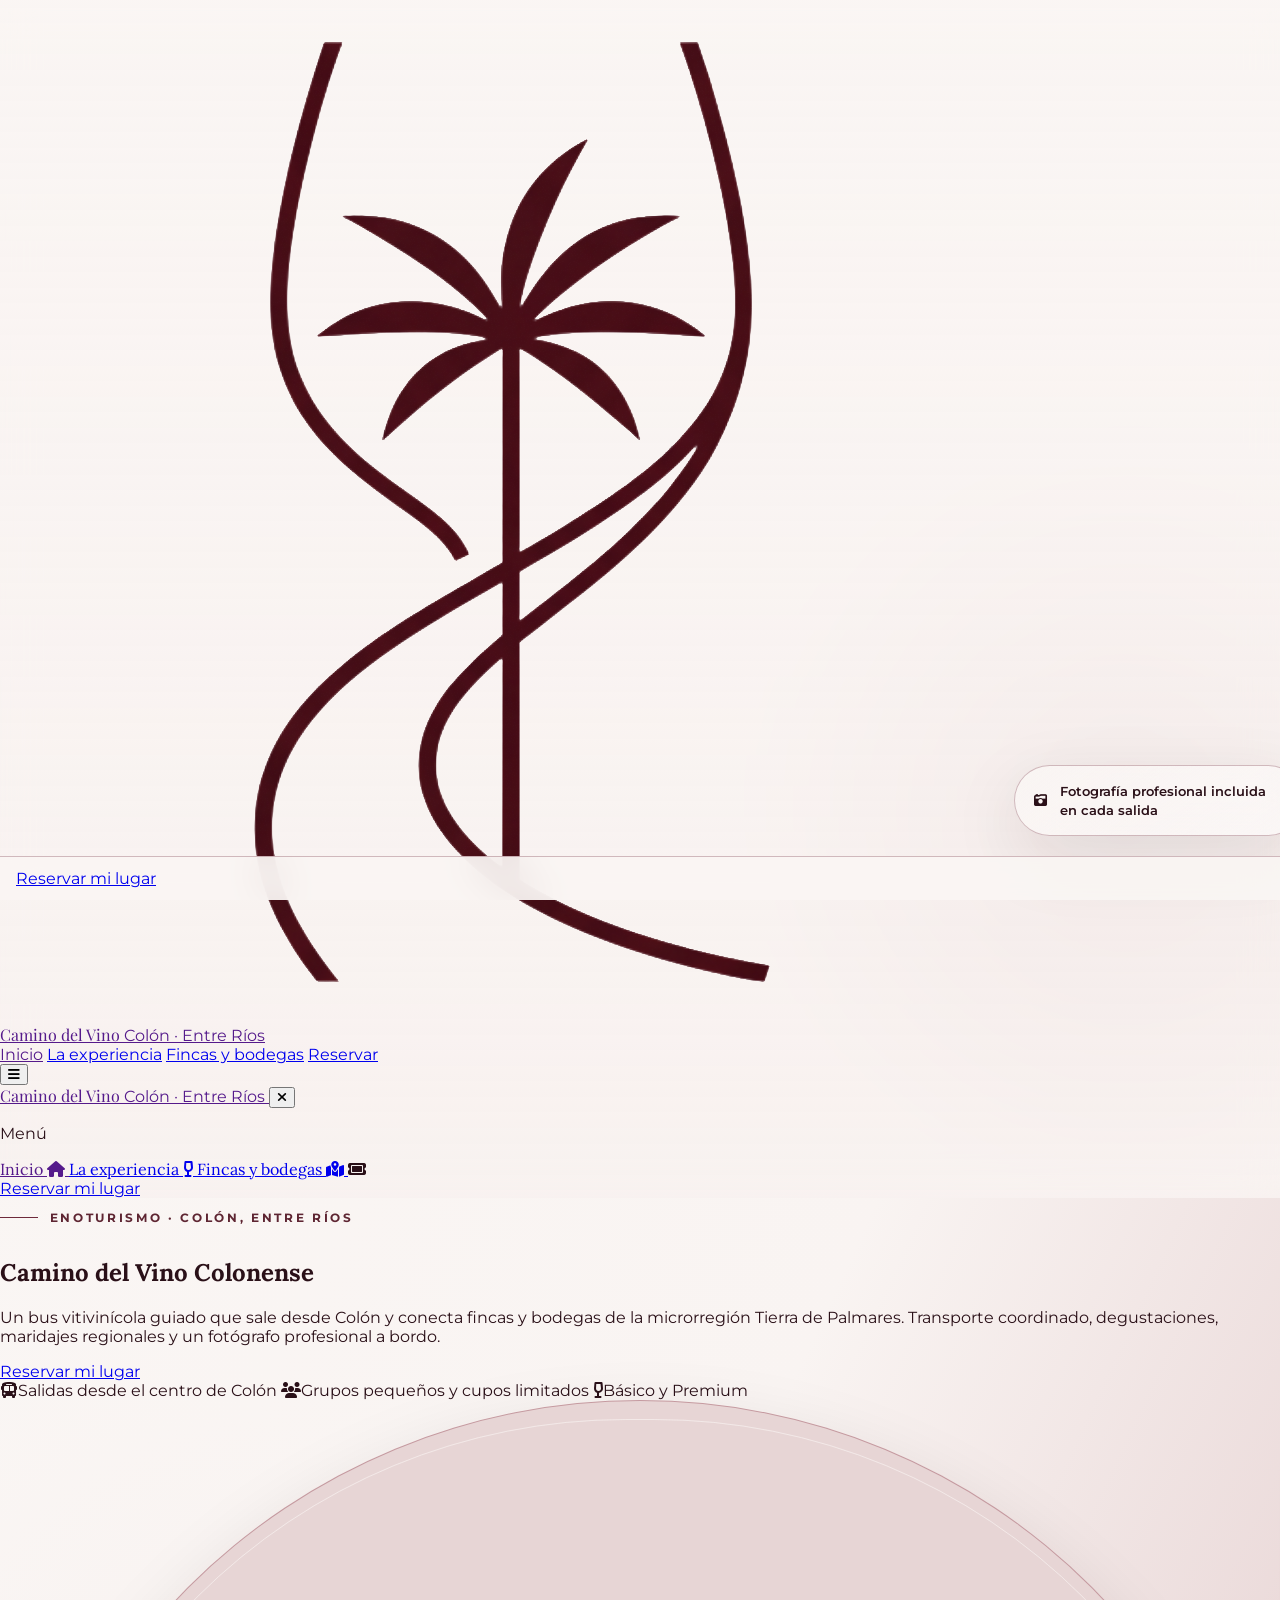
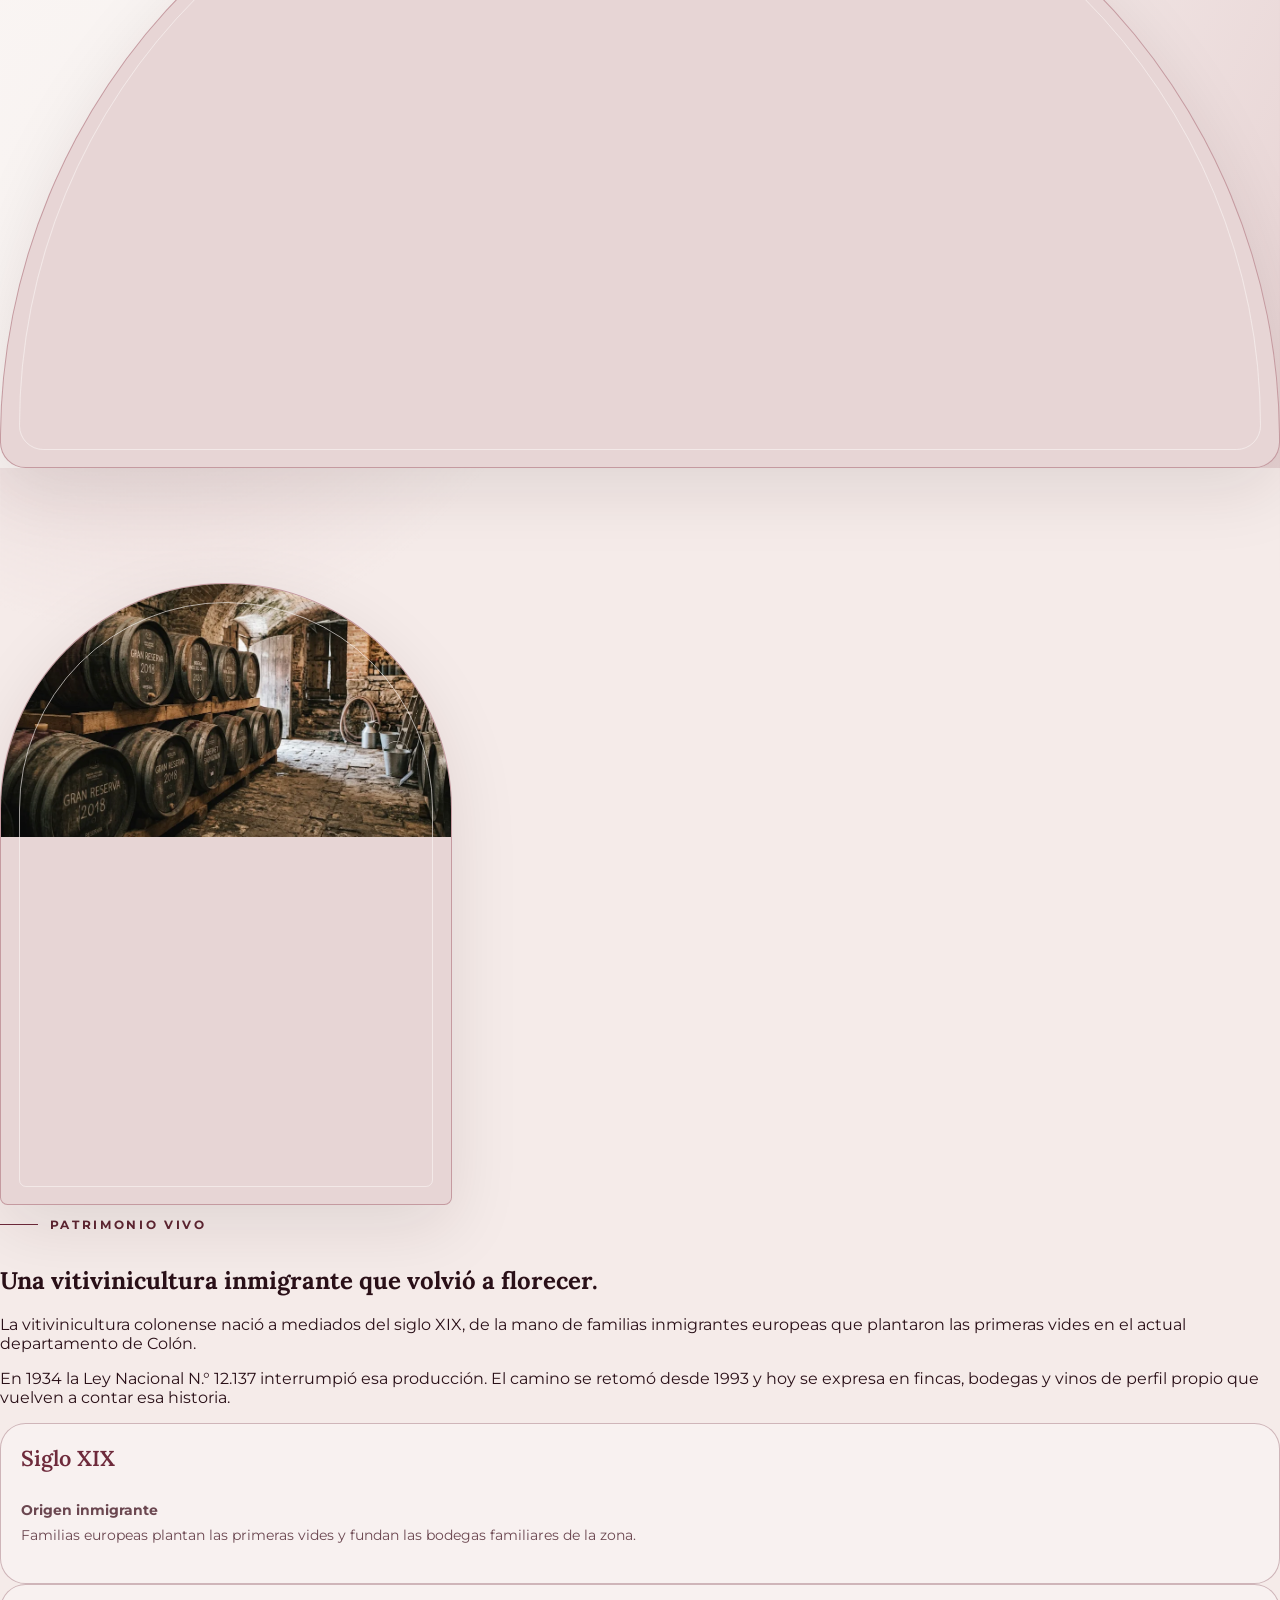
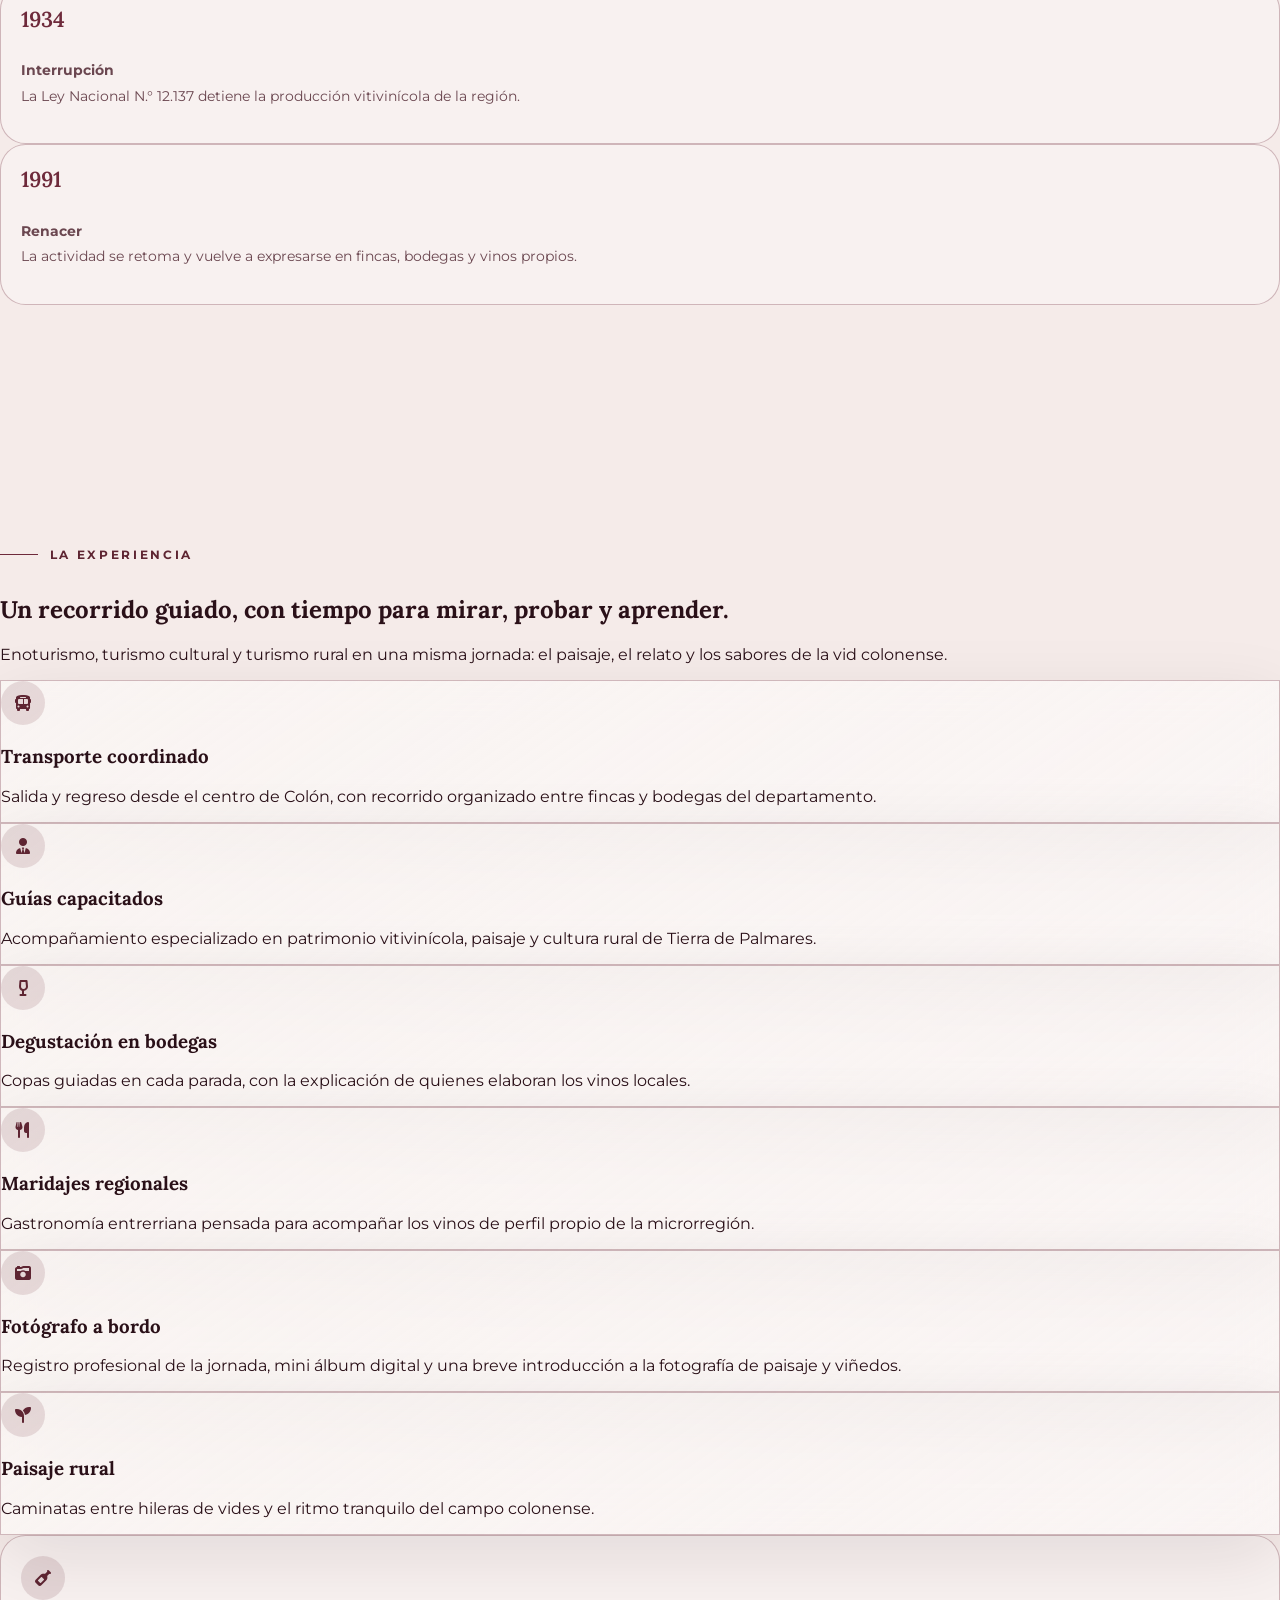
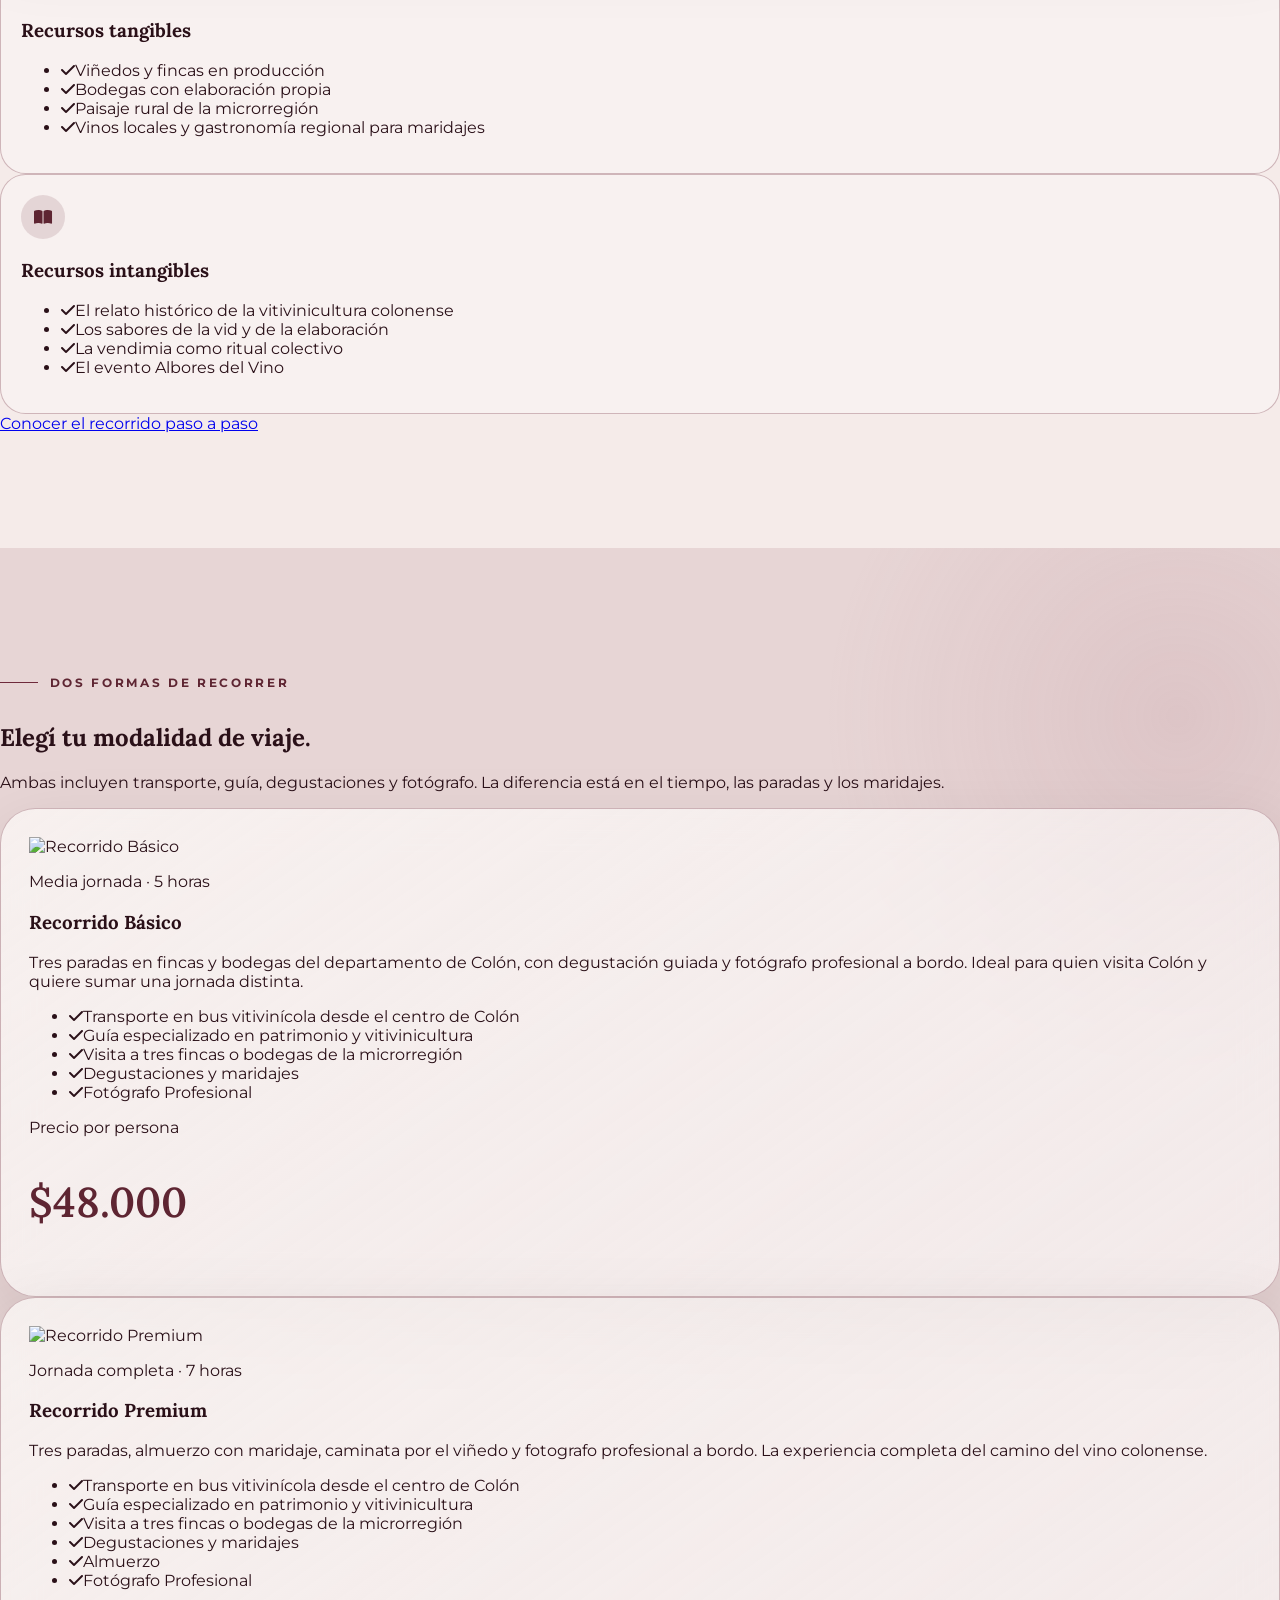
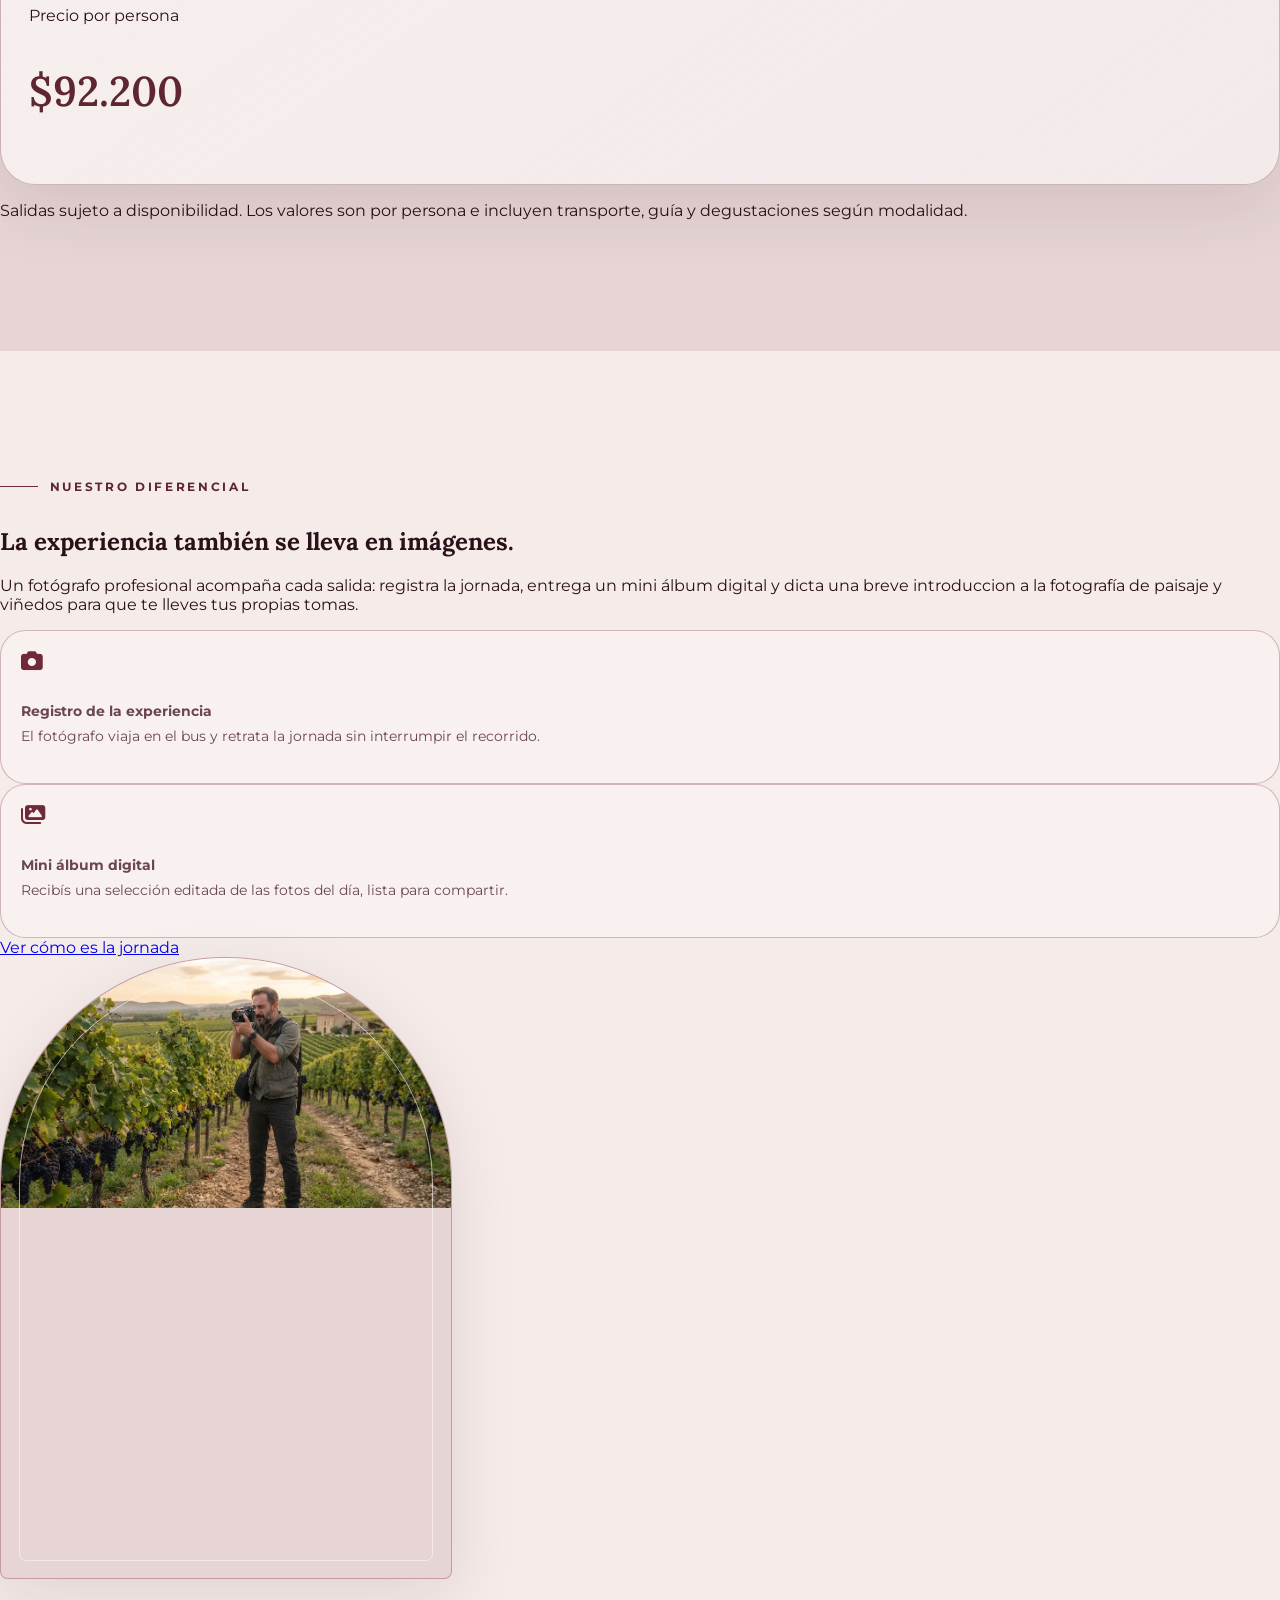
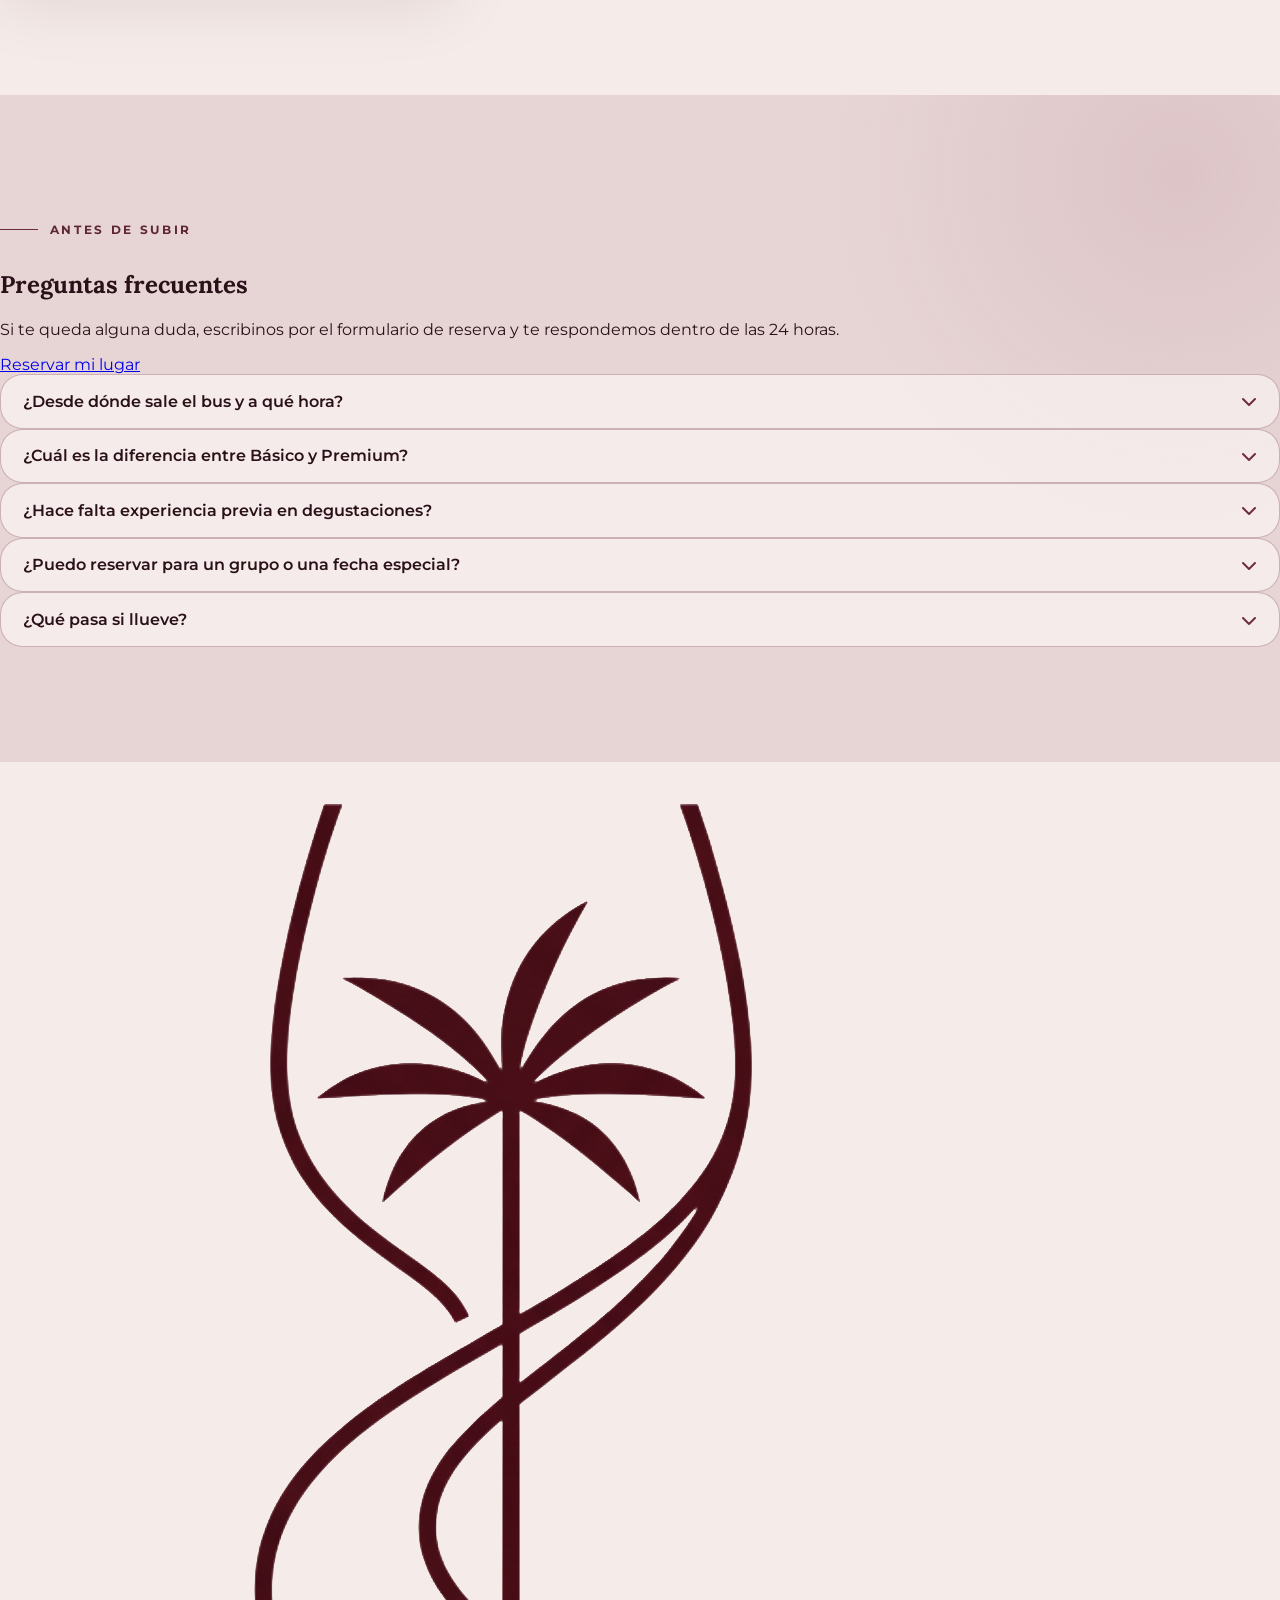
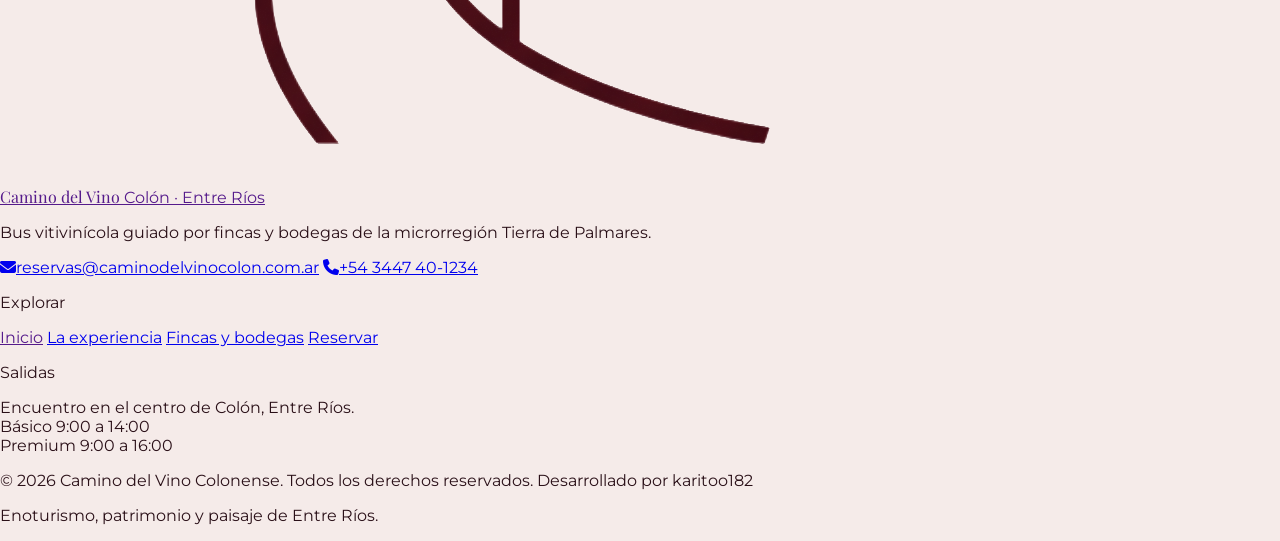
==== commit 7b76f92c: "Add files via upload" ====
--- a/VINO_COLON/index.html
+++ b/VINO_COLON/index.html
@@ -282,7 +282,7 @@
                     </div>
                 </article>
                         </div>
-            <p class="mt-6 max-w-3xl text-sm leading-6 text-[var(--text-muted)]">Salidas regulares. Los valores son por persona e incluyen transporte, guía y degustaciones según modalidad.</p>
+            <p class="mt-6 max-w-3xl text-sm leading-6 text-[var(--text-muted)]">Salidas sujeto a disponibilidad. Los valores son por persona e incluyen transporte, guía y degustaciones según modalidad.</p>
         </div>
     </section><!-- /twig-include:sections/index.modalidades.html -->
             <!-- twig-include:sections/index.fotografia.html --><!-- Explain: Homepage section focused on the professional photography included in the tour. -->
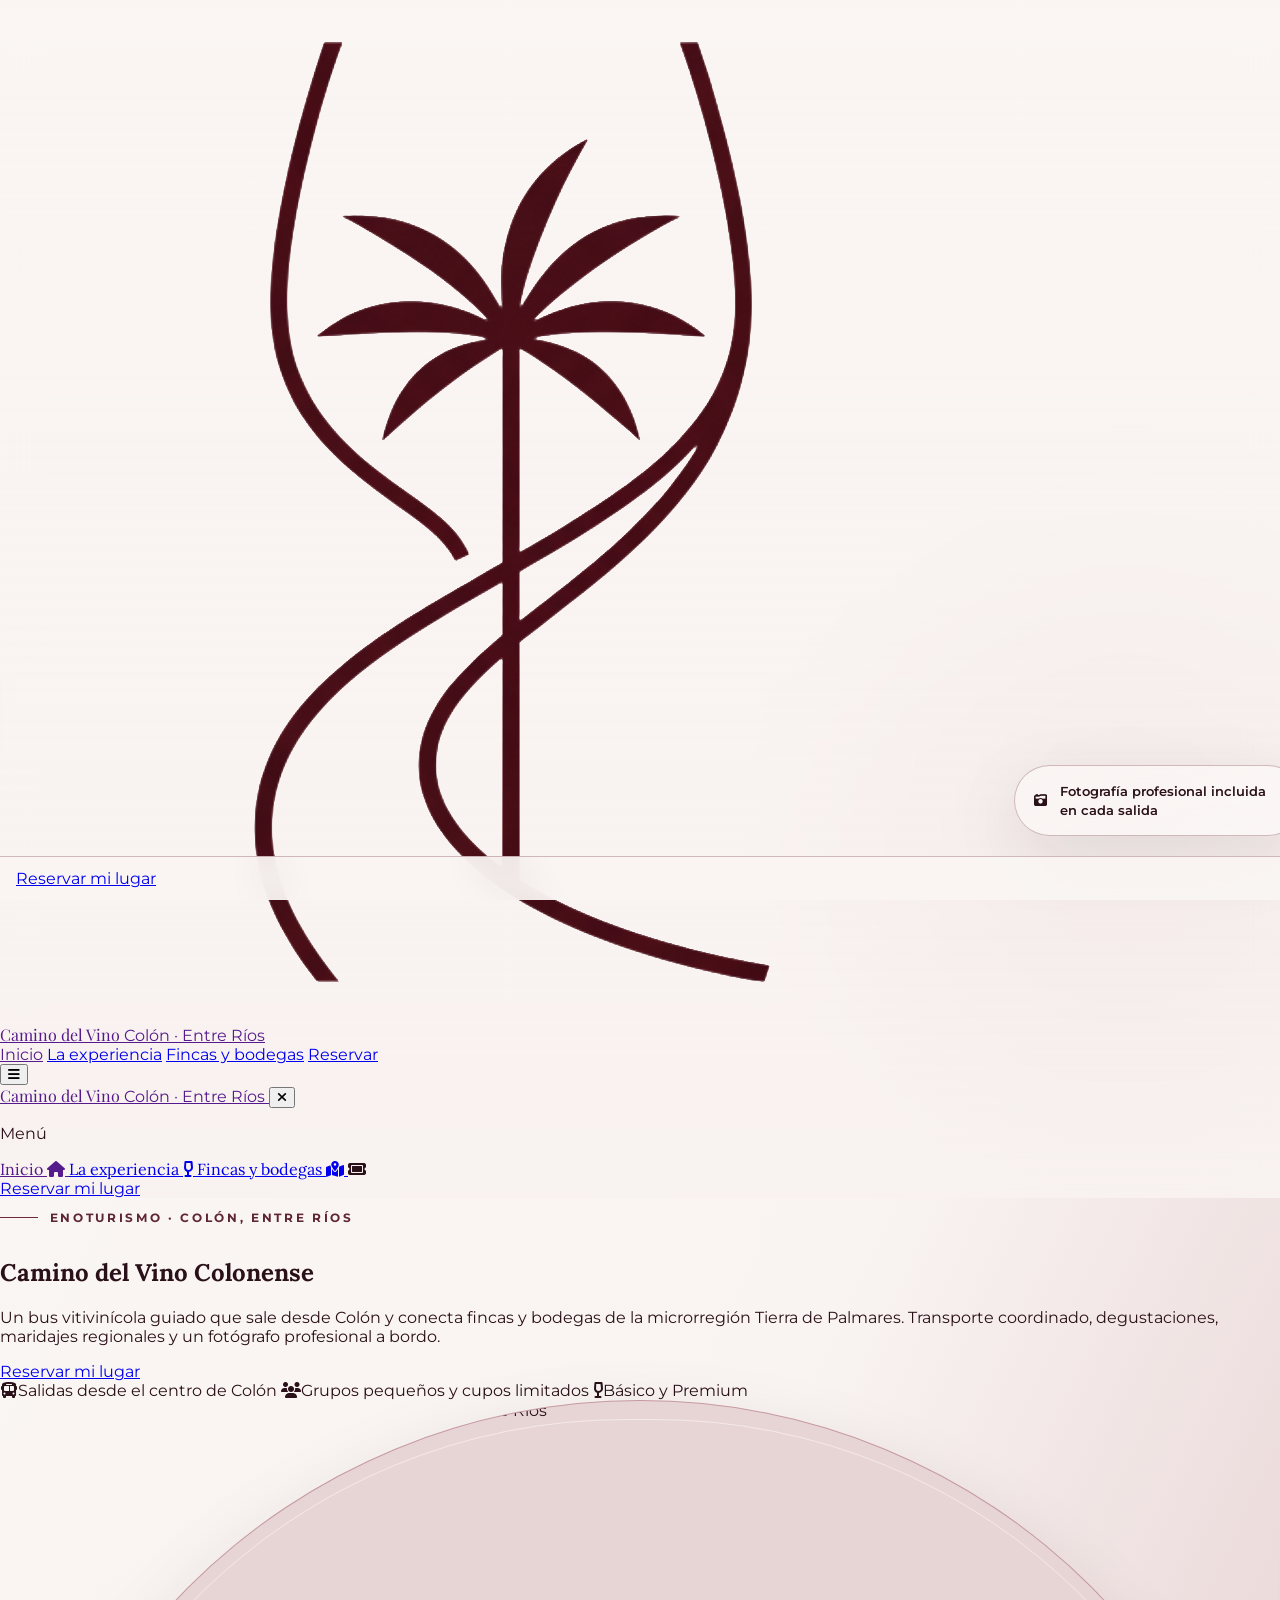
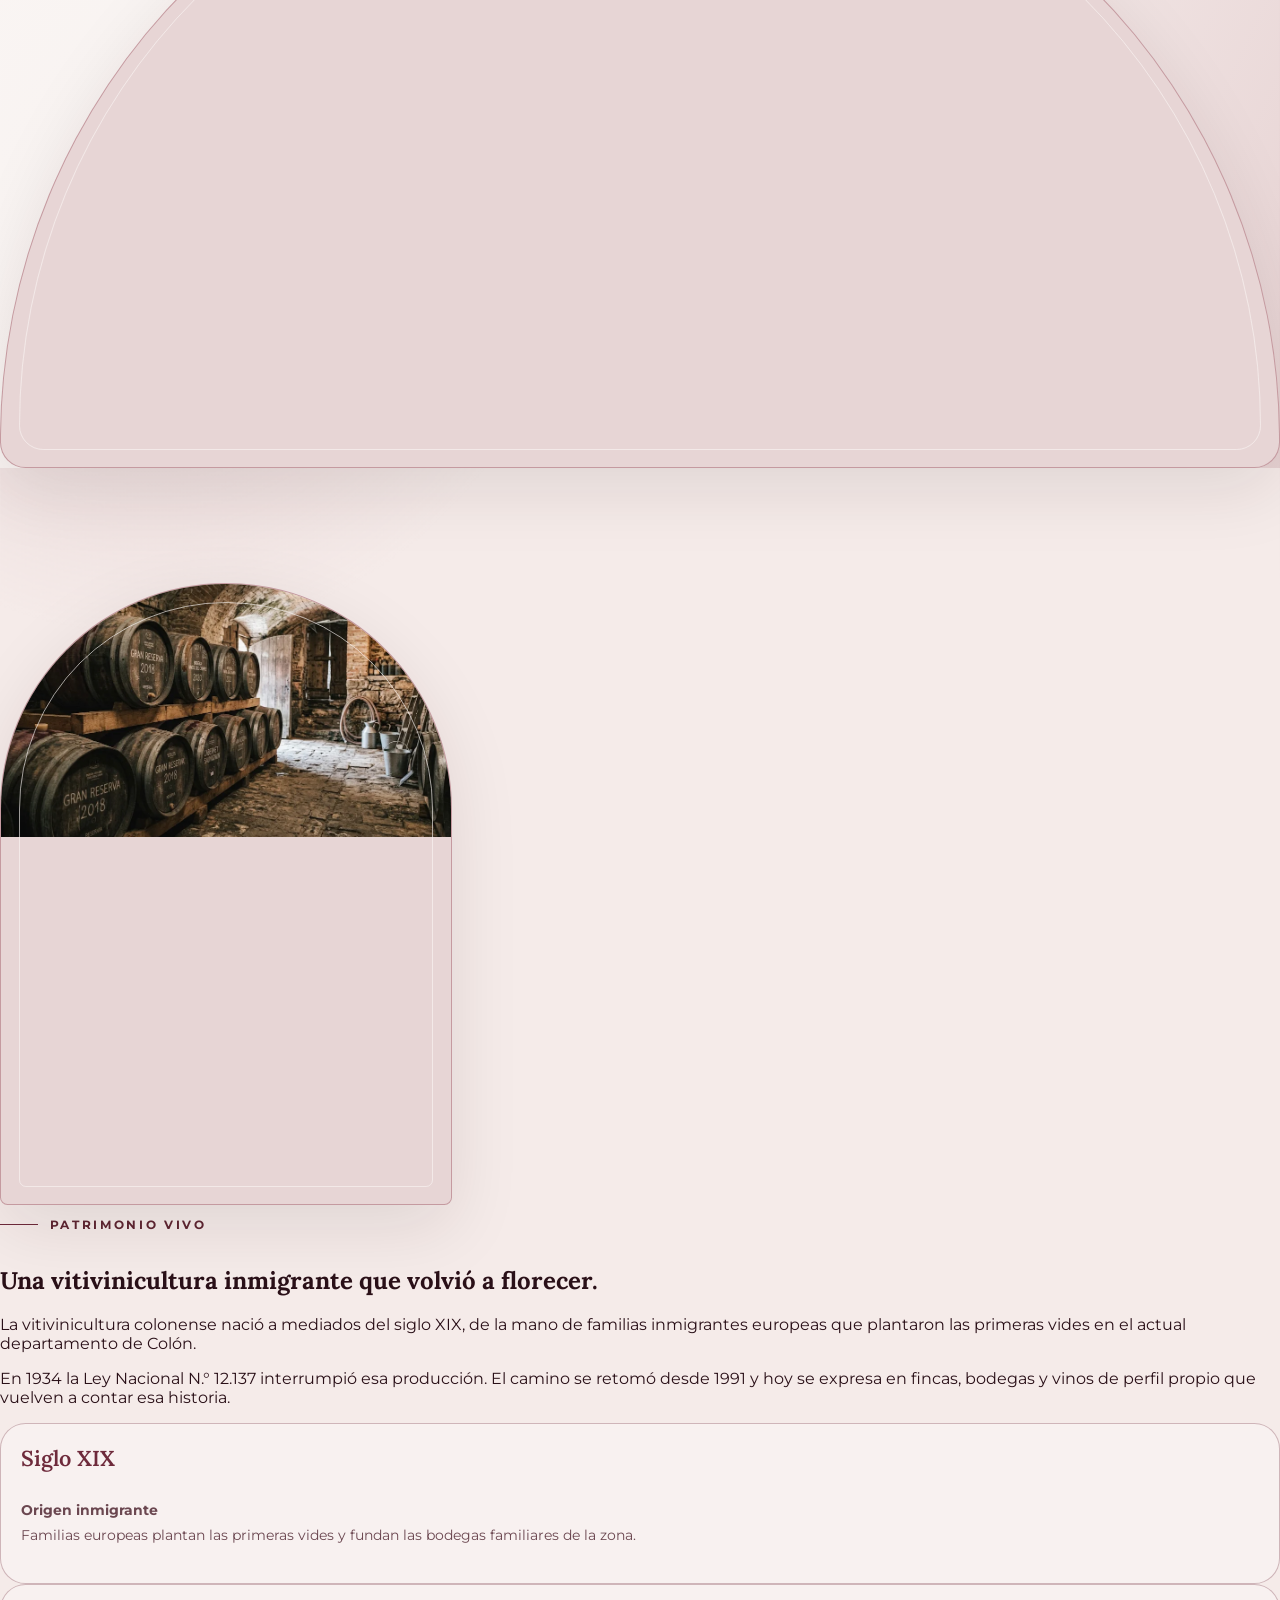
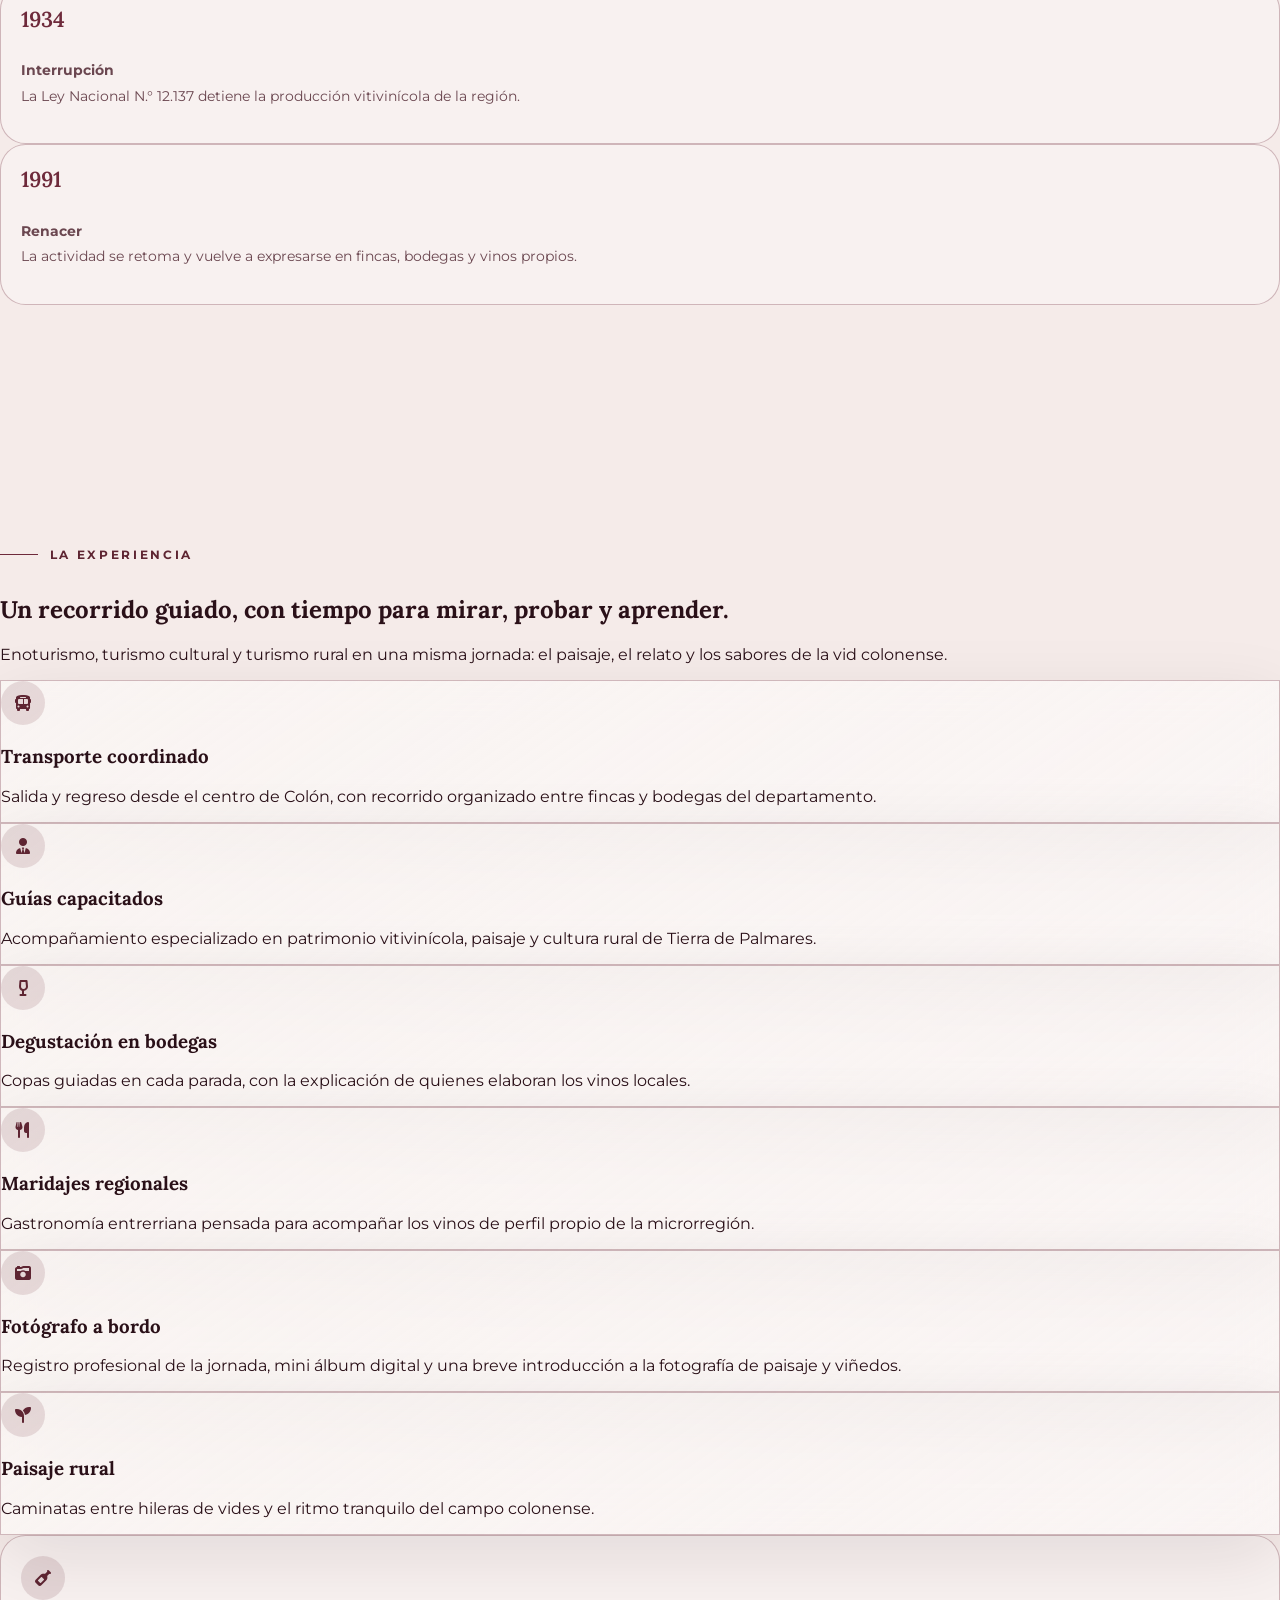
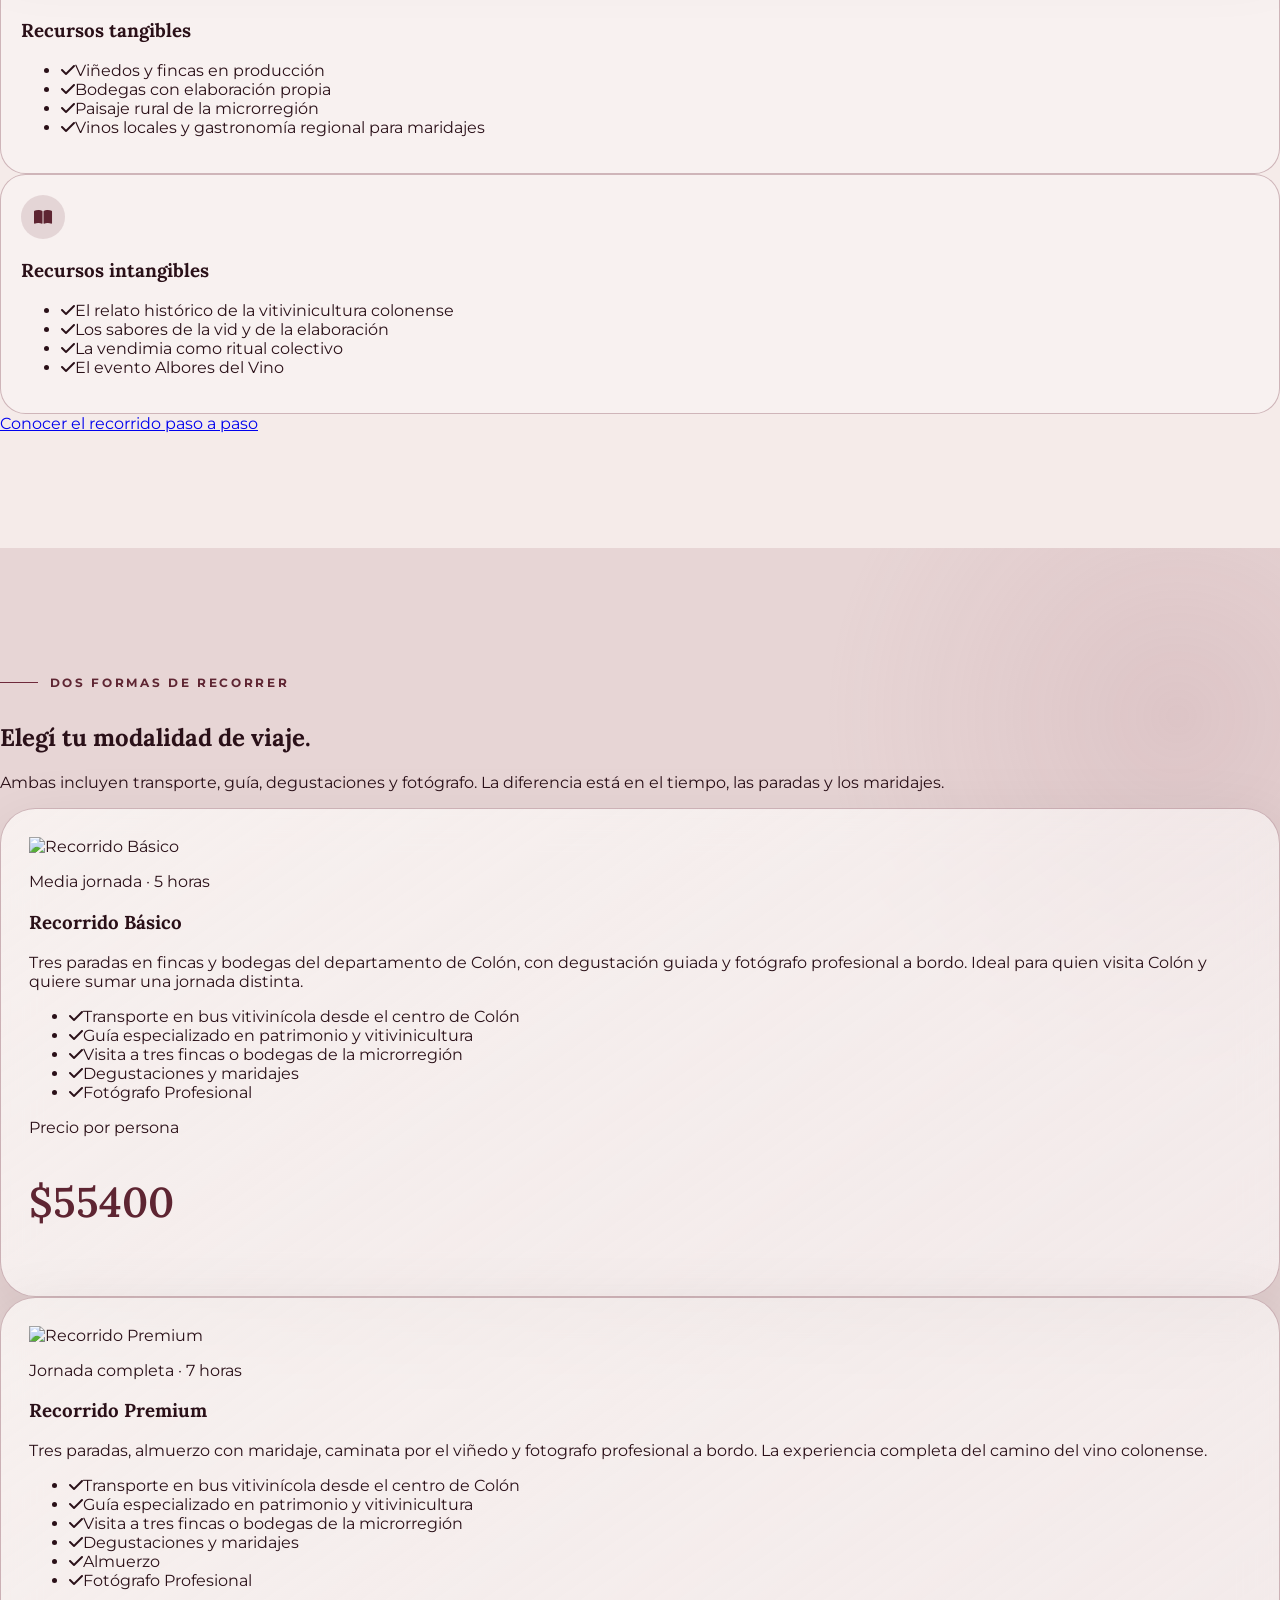
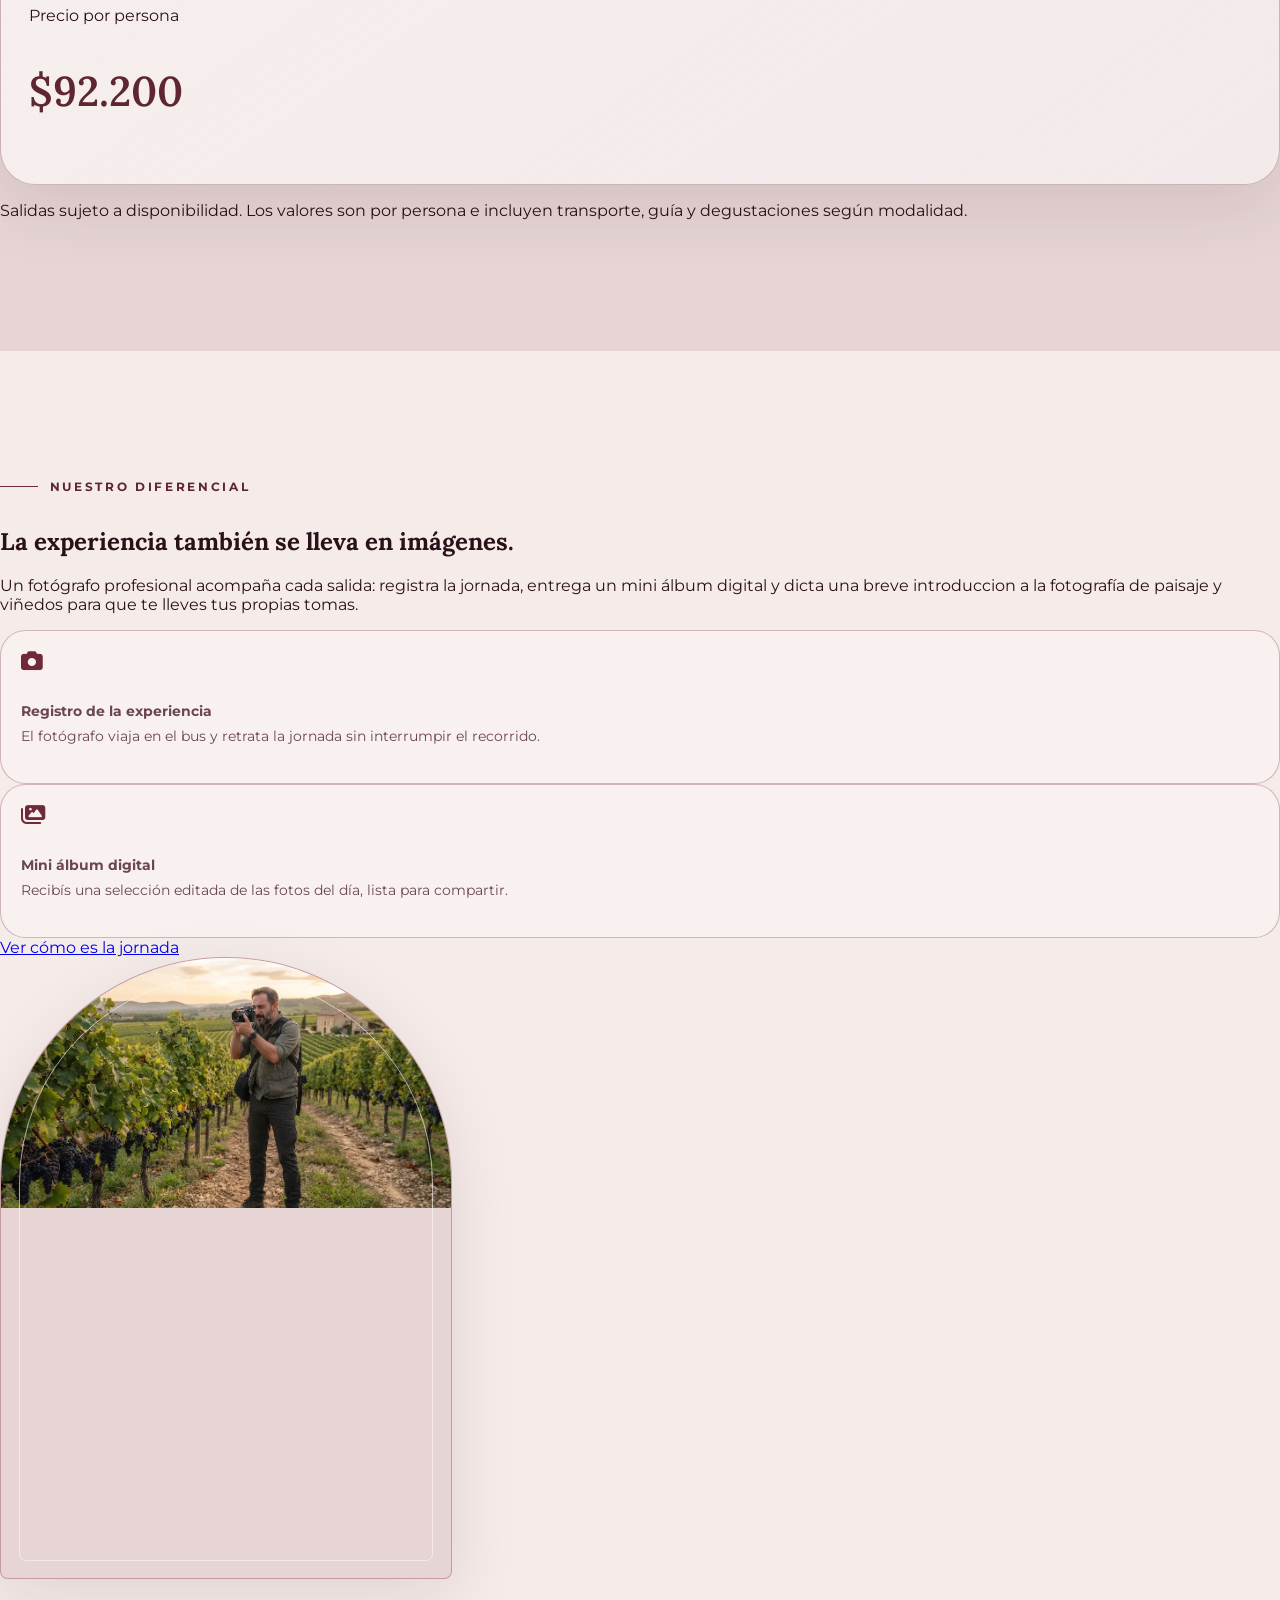
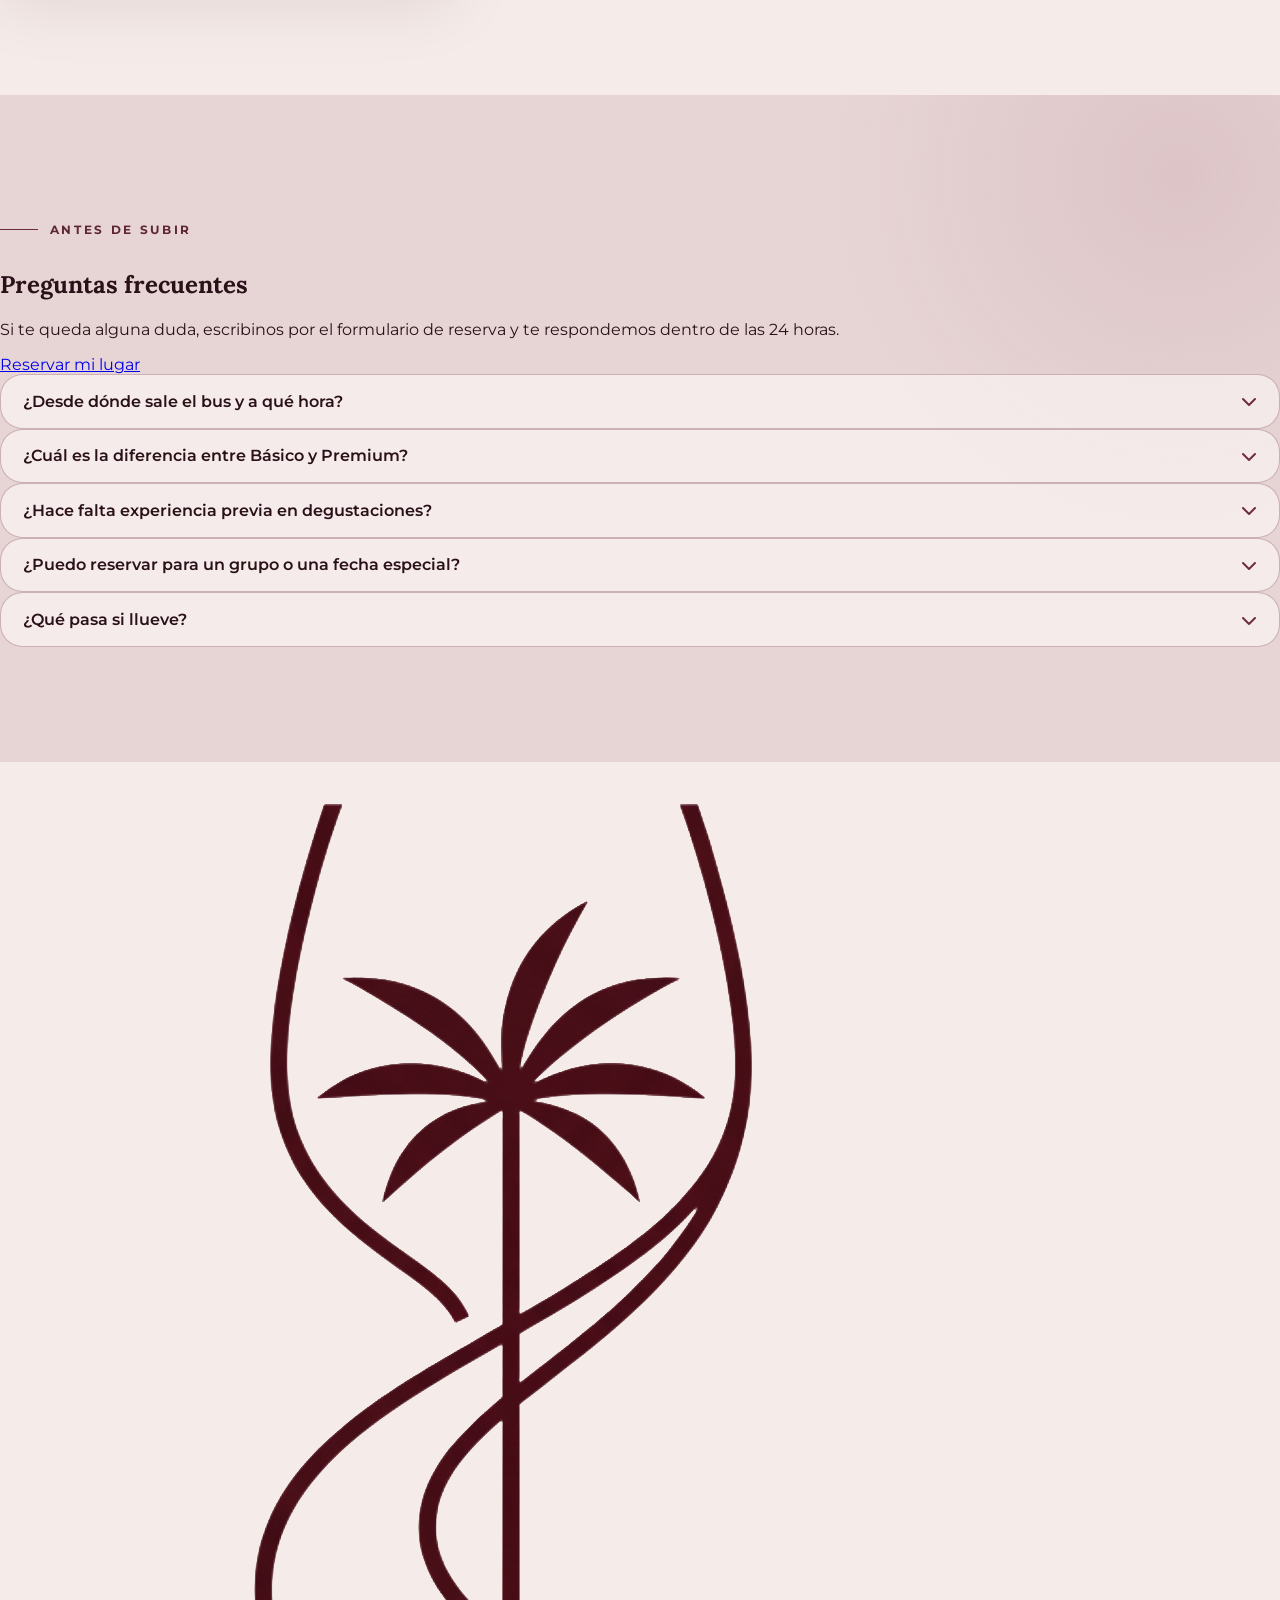
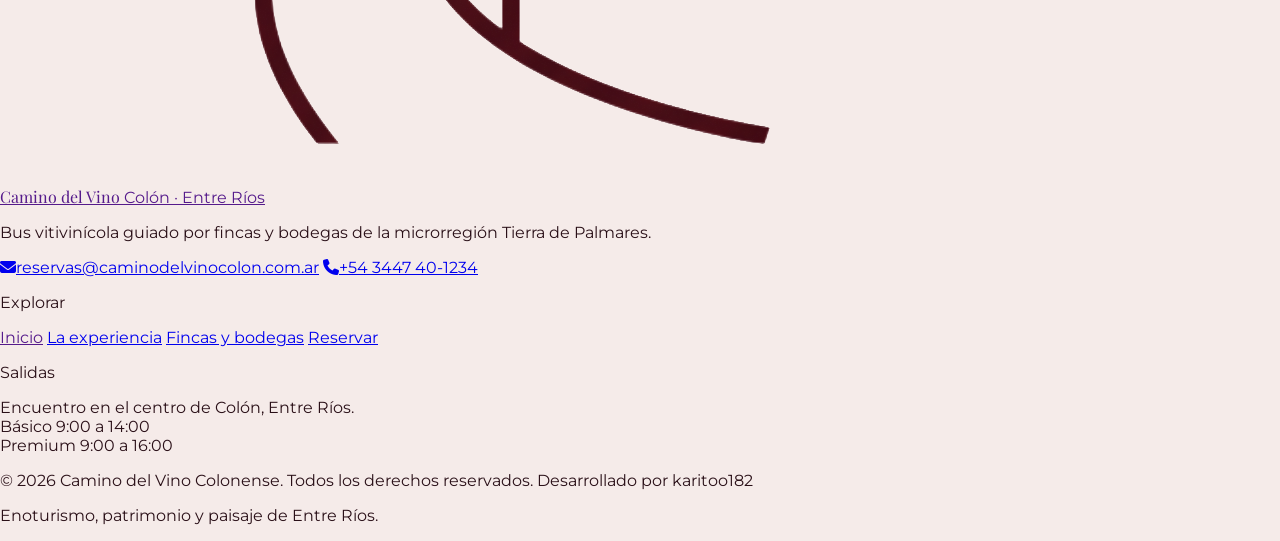
==== commit 7814c878: "Add files via upload" ====
--- a/VINO_COLON/index.html
+++ b/VINO_COLON/index.html
@@ -141,7 +141,7 @@
                 <p class="section-kicker">Patrimonio vivo</p>
                 <h2 class="mt-4 max-w-2xl text-4xl font-semibold leading-tight tracking-[-0.03em] sm:text-5xl" style="font-family: var(--font-heading);">Una vitivinicultura inmigrante que volvió a florecer.</h2>
                 <p class="mt-6 max-w-2xl text-base leading-8 text-[var(--text-muted)]">La vitivinicultura colonense nació a mediados del siglo XIX, de la mano de familias inmigrantes europeas que plantaron las primeras vides en el actual departamento de Colón.</p>
-                <p class="mt-4 max-w-2xl text-base leading-8 text-[var(--text-muted)]">En 1934 la Ley Nacional N.° 12.137 interrumpió esa producción. El camino se retomó desde 1993 y hoy se expresa en fincas, bodegas y vinos de perfil propio que vuelven a contar esa historia.</p>
+                <p class="mt-4 max-w-2xl text-base leading-8 text-[var(--text-muted)]">En 1934 la Ley Nacional N.° 12.137 interrumpió esa producción. El camino se retomó desde 1991 y hoy se expresa en fincas, bodegas y vinos de perfil propio que vuelven a contar esa historia.</p>
                             <div class="mt-8 grid gap-4 sm:grid-cols-3">
                                     <div class="quiet-detail">
                         <span>Siglo XIX</span>
@@ -257,7 +257,7 @@
                                     <div class="mt-auto pt-7">
                         <p class="text-xs font-semibold uppercase tracking-[0.18em] text-[var(--text-muted)]">Precio por persona</p>
                         <p class="modality-price mt-2" data-mc-price="55400"> 
-    $48.000</p>
+    $55400</p>
                     </div>
                 </article>
                 <article class="tour-card glass-panel flex flex-col" data-ai-namespace="experiencias" data-ai-record-id="12968977">
